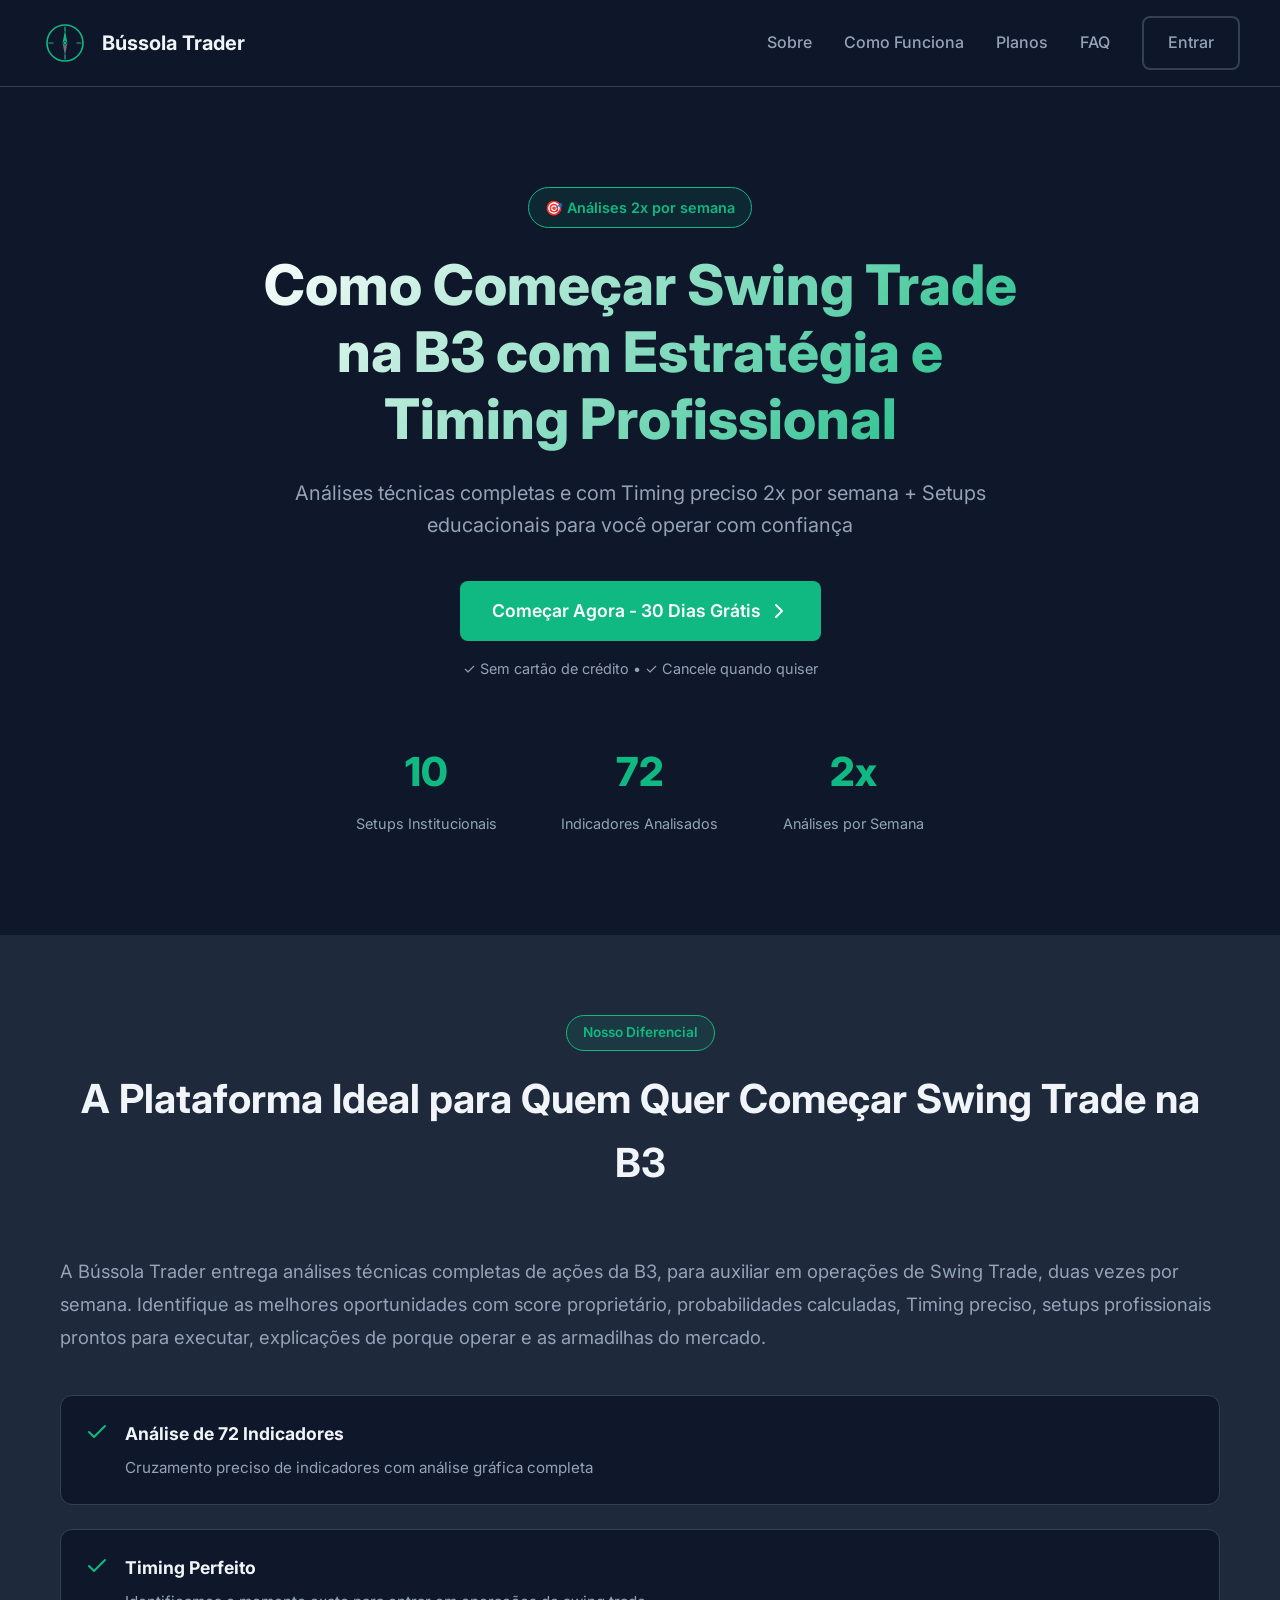
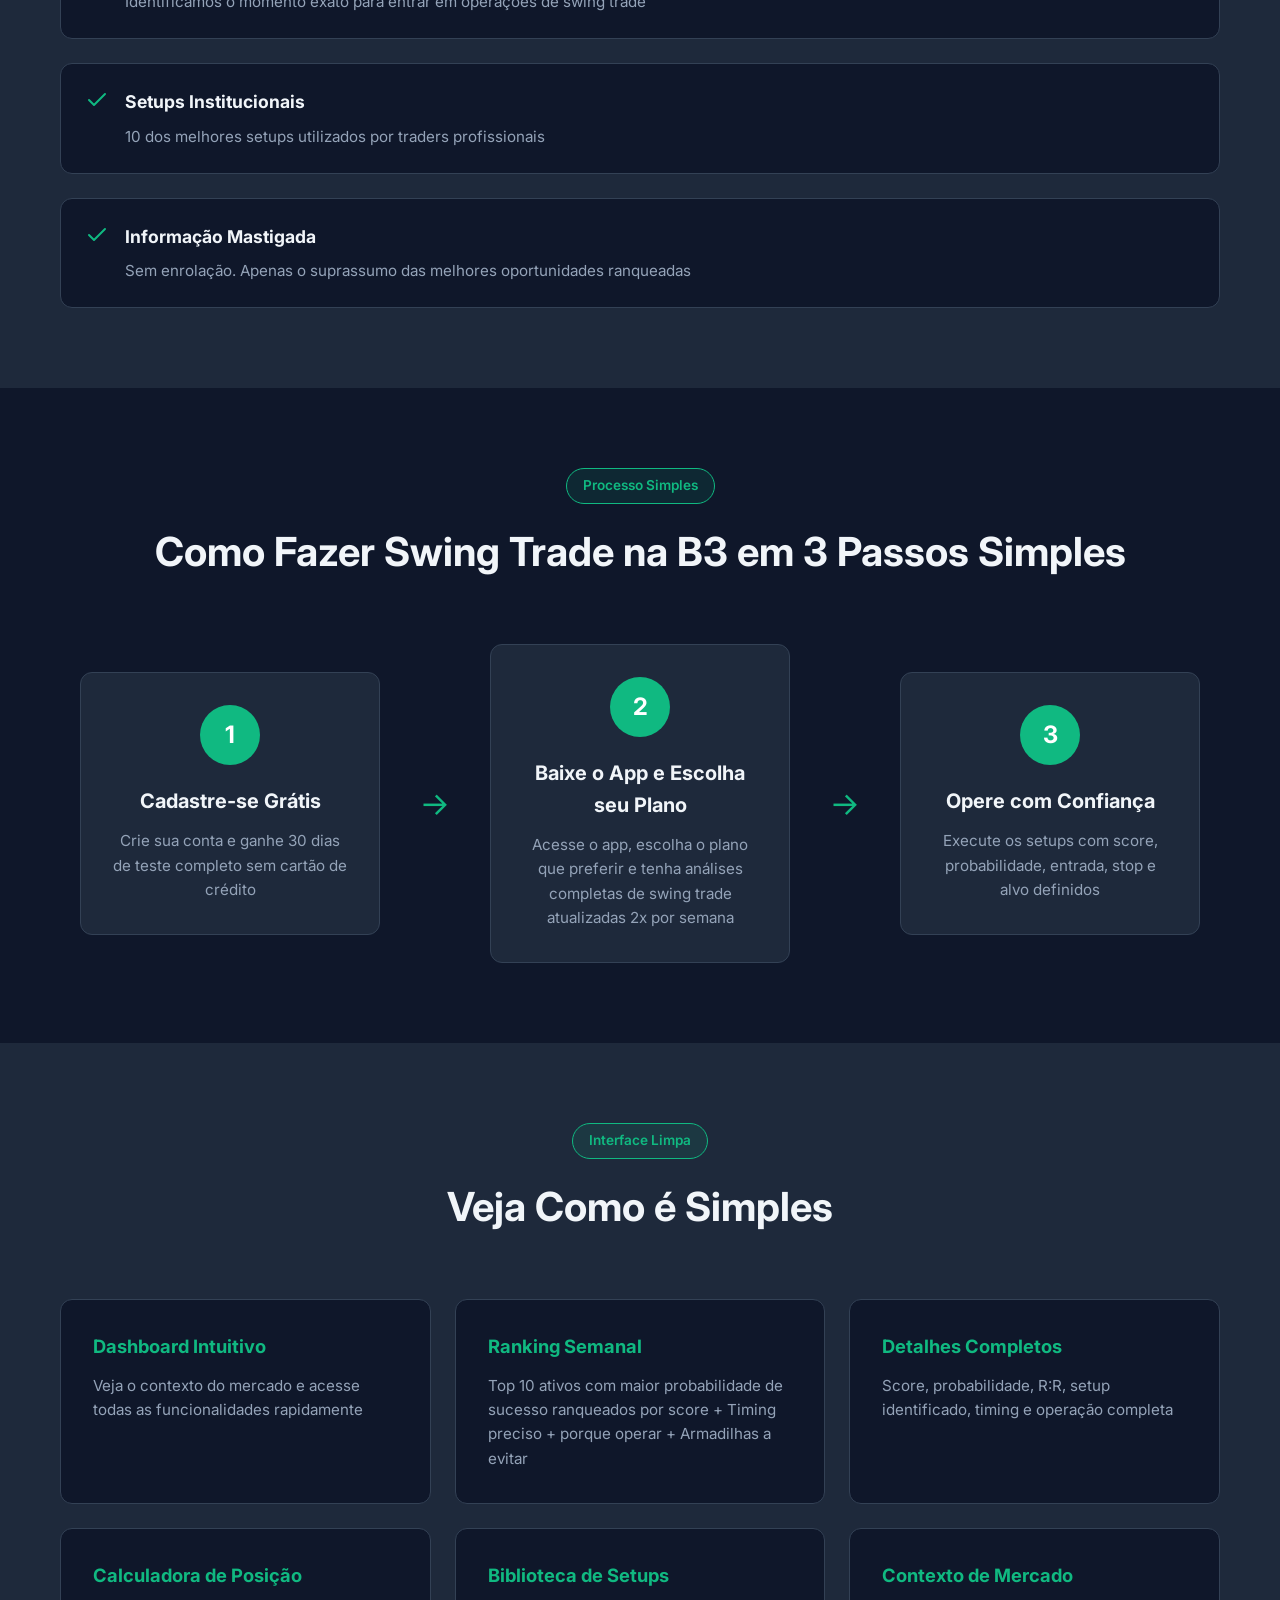
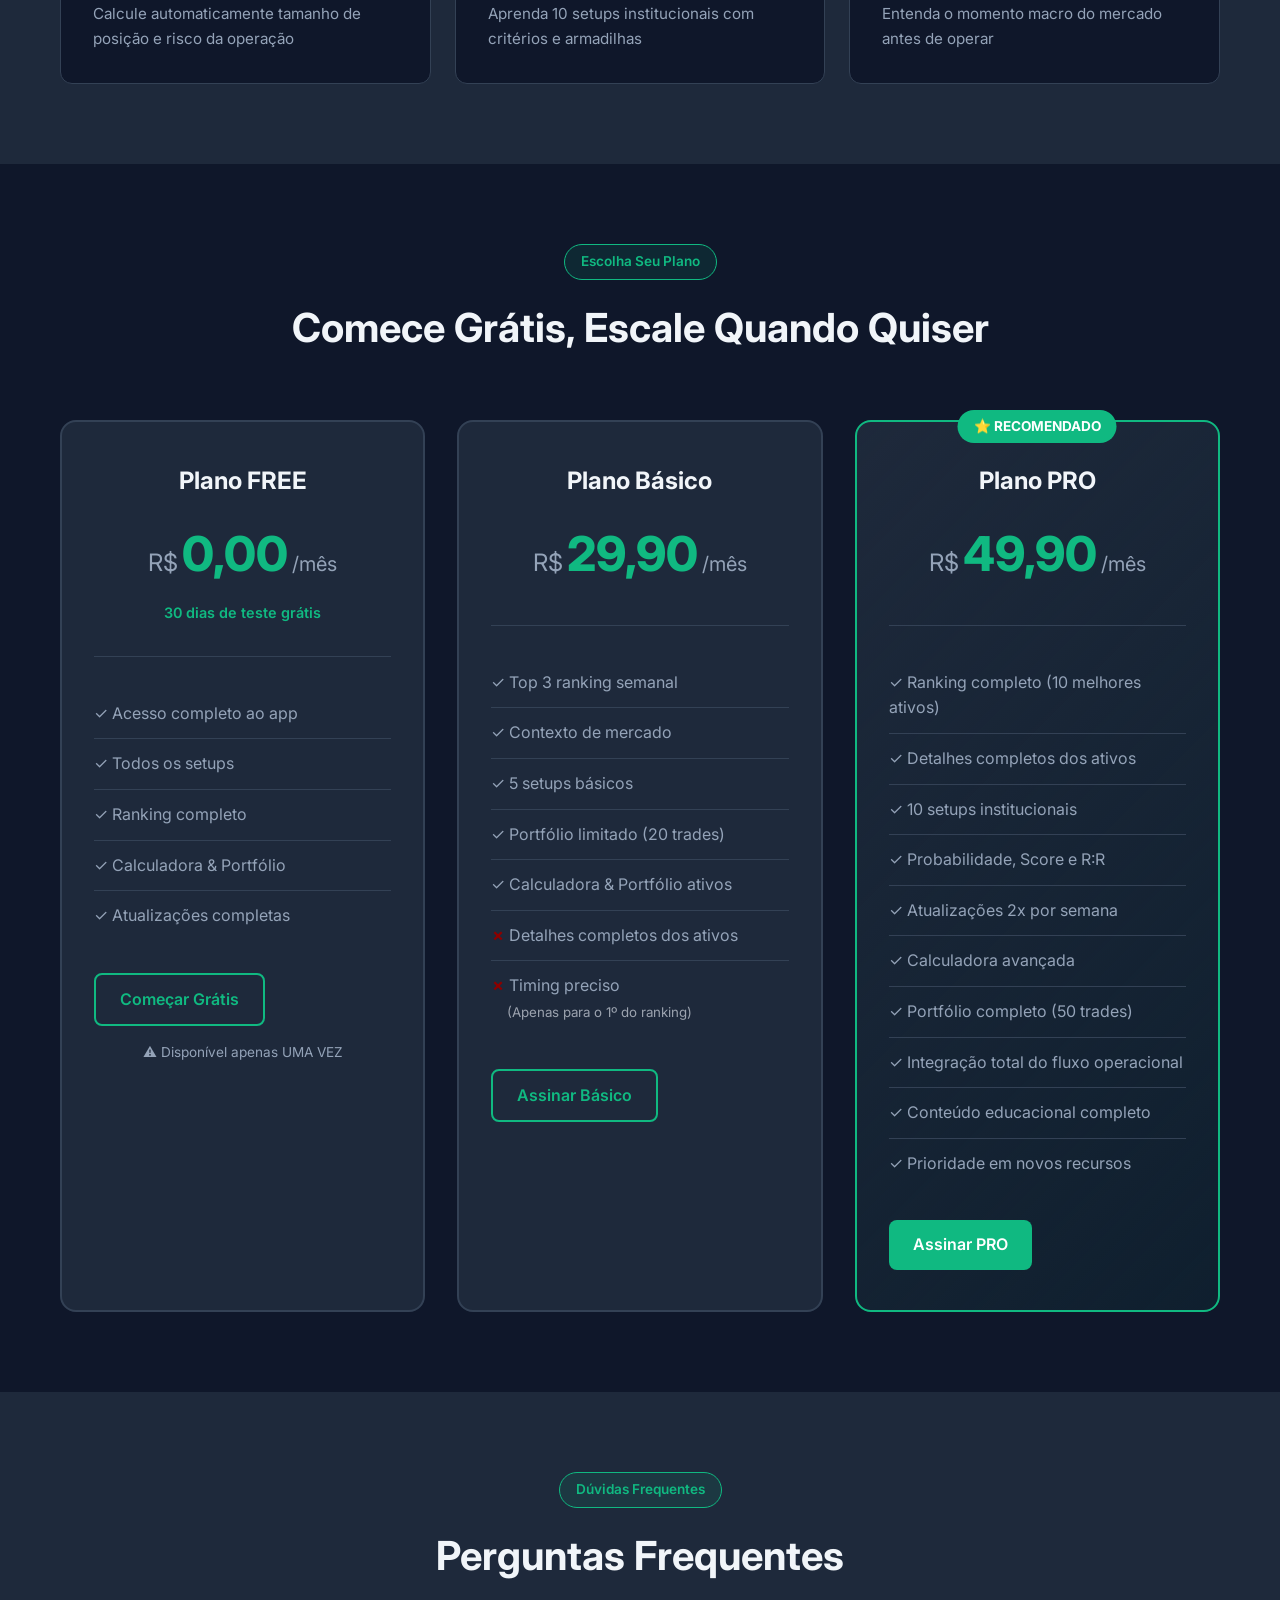
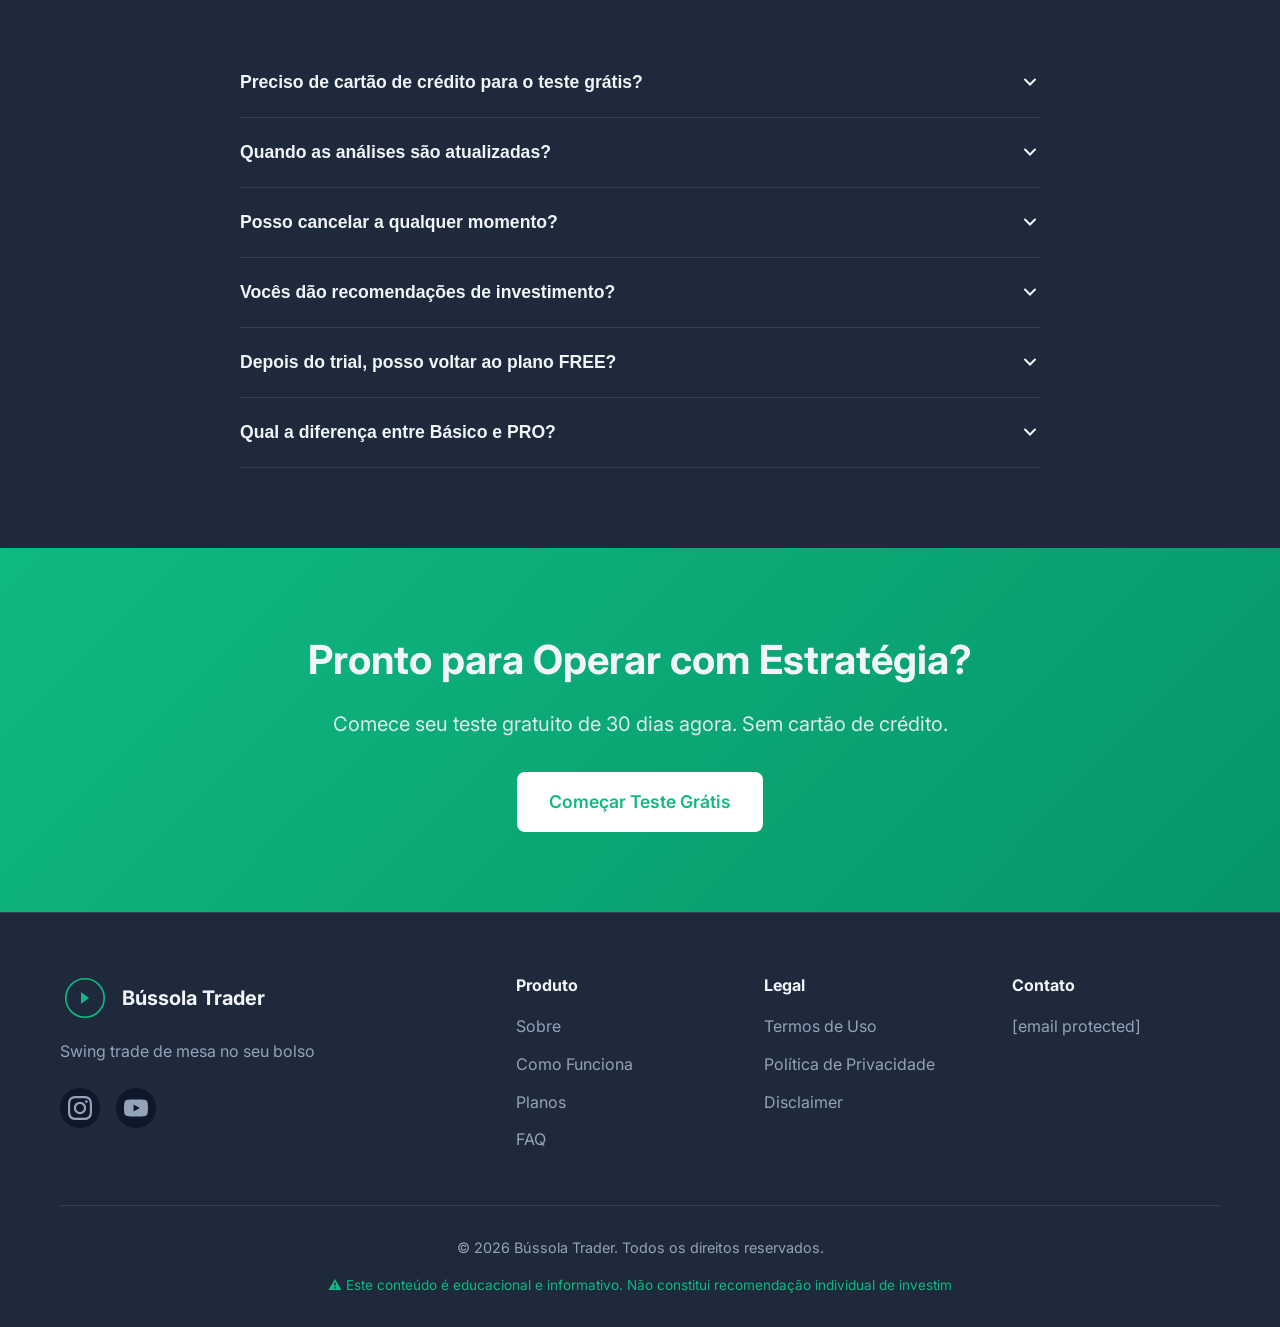
==== index.html @ 2225ed5d "Update index.html" ====
<!DOCTYPE html>
<html lang="pt-BR">
<head>
    <meta charset="UTF-8">
    <meta name="viewport" content="width=device-width, initial-scale=1.0">
    <meta name="description" content="Quer saber como começar swing trade na B3 sem complicação? A Bússola Trader entrega análises técnicas completas, ranking dos melhores ativos e timing preciso 2x por semana. Teste grátis por 30 dias.">
    <title>Bússola Trader | Como Começar Swing Trade na B3 com Estratégia e Timing</title>

    <!-- Open Graph -->
    <meta property="og:title" content="Bússola Trader | Como Começar Swing Trade na B3 com Estratégia e Timing">
    <meta property="og:description" content="Análises técnicas completas de ações da B3, 2x por semana. Score proprietário, timing preciso e setups institucionais. Comece grátis por 30 dias.">
    <meta property="og:url" content="https://www.bussola-trader.com.br/">
    <meta property="og:type" content="website">
    <meta property="og:site_name" content="Bússola Trader">

    <!-- Google tag (gtag.js) -->
    <script async src="https://www.googletagmanager.com/gtag/js?id=G-F1XJDC59D6"></script>
    <script>
      window.dataLayer = window.dataLayer || [];
      function gtag(){dataLayer.push(arguments);}
      gtag('js', new Date());
      gtag('config', 'G-F1XJDC59D6');
    </script>
    <link rel="icon" type="image/x-icon" href="/favicon.ico">
    <link rel="icon" type="image/png" sizes="32x32" href="/favicon-32x32.png">
    <link rel="icon" type="image/png" sizes="16x16" href="/favicon-16x16.png">
    <link rel="apple-touch-icon" sizes="180x180" href="/apple-touch-icon.png">
    <link rel="stylesheet" href="styles.css">
    <link rel="preconnect" href="https://fonts.googleapis.com">
    <link rel="preconnect" href="https://fonts.gstatic.com" crossorigin>
    <link href="https://fonts.googleapis.com/css2?family=Inter:wght@300;400;500;600;700;800&display=swap" rel="stylesheet">
</head>
<body>
    <!-- Header -->
    <header class="header">
        <nav class="nav container">
            <div class="nav-logo">
                <div class="logo-circle">
                    <svg width="40" height="40" viewBox="0 0 100 100" fill="none" xmlns="http://www.w3.org/2000/svg">
                        <circle cx="50" cy="50" r="45" stroke="#10B981" stroke-width="4"/>
                        <circle cx="50" cy="50" r="4" fill="#10B981"/>
                        <line x1="50" y1="10" x2="50" y2="20" stroke="#10B981" stroke-width="3" stroke-linecap="round"/>
                        <line x1="50" y1="80" x2="50" y2="90" stroke="#10B981" stroke-width="3" stroke-linecap="round"/>
                        <line x1="10" y1="50" x2="20" y2="50" stroke="#10B981" stroke-width="3" stroke-linecap="round"/>
                        <line x1="80" y1="50" x2="90" y2="50" stroke="#10B981" stroke-width="3" stroke-linecap="round"/>
                        <polygon points="50,18 56,50 50,44 44,50" fill="#10B981"/>
                        <polygon points="50,82 44,50 50,56 56,50" fill="#6B7280"/>
                    </svg>
                </div>
                <span class="logo-text">Bússola Trader</span>
            </div>
            <div class="nav-links">
                <a href="#sobre">Sobre</a>
                <a href="#como-funciona">Como Funciona</a>
                <a href="#planos">Planos</a>
                <a href="#faq">FAQ</a>
                <a href="https://chk63wvuywfs4.mocha.app/login" class="btn-secondary">Entrar</a>
            </div>
            <button class="mobile-menu-btn" id="mobileMenuBtn">
                <span></span>
                <span></span>
                <span></span>
            </button>
        </nav>
    </header>

    <!-- Hero Section -->
    <section class="hero">
        <div class="container">
            <div class="hero-content">
                <div class="hero-badge">🎯 Análises 2x por semana</div>
                <h1 class="hero-title">Como Começar Swing Trade na B3 com Estratégia e Timing Profissional</h1>
                <p class="hero-subtitle">Análises técnicas completas e com Timing preciso 2x por semana + Setups educacionais para você operar com confiança</p>
                <div class="hero-cta">
                    <a href="#planos" class="btn-primary btn-large">
                        Começar Agora - 30 Dias Grátis
                        <svg width="20" height="20" viewBox="0 0 20 20" fill="none">
                            <path d="M7 4L13 10L7 16" stroke="currentColor" stroke-width="2" stroke-linecap="round" stroke-linejoin="round"/>
                        </svg>
                    </a>
                    <p class="hero-note">✓ Sem cartão de crédito • ✓ Cancele quando quiser</p>
                </div>
                <div class="hero-stats">
                    <div class="stat">
                        <div class="stat-number">10</div>
                        <div class="stat-label">Setups Institucionais</div>
                    </div>
                    <div class="stat">
                        <div class="stat-number">72</div>
                        <div class="stat-label">Indicadores Analisados</div>
                    </div>
                    <div class="stat">
                        <div class="stat-number">2x</div>
                        <div class="stat-label">Análises por Semana</div>
                    </div>
                </div>
            </div>
        </div>
    </section>

    <!-- Sobre / Diferencial -->
    <section class="about" id="sobre">
        <div class="container">
            <div class="section-header">
                <span class="section-badge">Nosso Diferencial</span>
                <h2 class="section-title">A Plataforma Ideal para Quem Quer Começar Swing Trade na B3</h2>
            </div>
            <div class="about-content">
                <div class="about-text">
                    <p class="about-description">
                        A Bússola Trader entrega análises técnicas completas de ações da B3, para auxiliar em operações de Swing Trade, duas vezes por semana. 
                        Identifique as melhores oportunidades com score proprietário, probabilidades calculadas, 
                        Timing preciso, setups profissionais prontos para executar, explicações de porque operar e as armadilhas do mercado.
                    </p>
                    <div class="features-list">
                        <div class="feature-item">
                            <svg class="check-icon" width="24" height="24" viewBox="0 0 24 24" fill="none">
                                <path d="M20 6L9 17L4 12" stroke="#10B981" stroke-width="2" stroke-linecap="round" stroke-linejoin="round"/>
                            </svg>
                            <div>
                                <h3>Análise de 72 Indicadores</h3>
                                <p>Cruzamento preciso de indicadores com análise gráfica completa</p>
                            </div>
                        </div>
                        <div class="feature-item">
                            <svg class="check-icon" width="24" height="24" viewBox="0 0 24 24" fill="none">
                                <path d="M20 6L9 17L4 12" stroke="#10B981" stroke-width="2" stroke-linecap="round" stroke-linejoin="round"/>
                            </svg>
                            <div>
                                <h3>Timing Perfeito</h3>
                                <p>Identificamos o momento exato para entrar em operações de swing trade</p>
                            </div>
                        </div>
                        <div class="feature-item">
                            <svg class="check-icon" width="24" height="24" viewBox="0 0 24 24" fill="none">
                                <path d="M20 6L9 17L4 12" stroke="#10B981" stroke-width="2" stroke-linecap="round" stroke-linejoin="round"/>
                            </svg>
                            <div>
                                <h3>Setups Institucionais</h3>
                                <p>10 dos melhores setups utilizados por traders profissionais</p>
                            </div>
                        </div>
                        <div class="feature-item">
                            <svg class="check-icon" width="24" height="24" viewBox="0 0 24 24" fill="none">
                                <path d="M20 6L9 17L4 12" stroke="#10B981" stroke-width="2" stroke-linecap="round" stroke-linejoin="round"/>
                            </svg>
                            <div>
                                <h3>Informação Mastigada</h3>
                                <p>Sem enrolação. Apenas o suprassumo das melhores oportunidades ranqueadas</p>
                            </div>
                        </div>
                    </div>
                </div>
            </div>
        </div>
    </section>

    <!-- Como Funciona -->
    <section class="how-it-works" id="como-funciona">
        <div class="container">
            <div class="section-header">
                <span class="section-badge">Processo Simples</span>
                <h2 class="section-title">Como Fazer Swing Trade na B3 em 3 Passos Simples</h2>
            </div>
            <div class="steps">
                <div class="step">
                    <div class="step-number">1</div>
                    <h3>Cadastre-se Grátis</h3>
                    <p>Crie sua conta e ganhe 30 dias de teste completo sem cartão de crédito</p>
                </div>
                <div class="step-arrow">→</div>
                <div class="step">
                    <div class="step-number">2</div>
                    <h3>Baixe o App e Escolha seu Plano</h3>
                    <p>Acesse o app, escolha o plano que preferir e tenha análises completas de swing trade atualizadas 2x por semana</p>
                </div>
                <div class="step-arrow">→</div>
                <div class="step">
                    <div class="step-number">3</div>
                    <h3>Opere com Confiança</h3>
                    <p>Execute os setups com score, probabilidade, entrada, stop e alvo definidos</p>
                </div>
            </div>
        </div>
    </section>

    <!-- App Screenshots -->
    <section class="screenshots">
        <div class="container">
            <div class="section-header">
                <span class="section-badge">Interface Limpa</span>
                <h2 class="section-title">Veja Como é Simples</h2>
            </div>
            <div class="screenshots-grid">
                <div class="screenshot-card">
                    <h3>Dashboard Intuitivo</h3>
                    <p>Veja o contexto do mercado e acesse todas as funcionalidades rapidamente</p>
                </div>
                <div class="screenshot-card">
                    <h3>Ranking Semanal</h3>
                    <p>Top 10 ativos com maior probabilidade de sucesso ranqueados por score + Timing preciso + porque operar + Armadilhas a evitar</p>
                </div>
                <div class="screenshot-card">
                    <h3>Detalhes Completos</h3>
                    <p>Score, probabilidade, R:R, setup identificado, timing e operação completa</p>
                </div>
                <div class="screenshot-card">
                    <h3>Calculadora de Posição</h3>
                    <p>Calcule automaticamente tamanho de posição e risco da operação</p>
                </div>
                <div class="screenshot-card">
                    <h3>Biblioteca de Setups</h3>
                    <p>Aprenda 10 setups institucionais com critérios e armadilhas</p>
                </div>
                <div class="screenshot-card">
                    <h3>Contexto de Mercado</h3>
                    <p>Entenda o momento macro do mercado antes de operar</p>
                </div>
            </div>
        </div>
    </section>

    <!-- Planos -->
    <section class="pricing" id="planos">
        <div class="container">
            <div class="section-header">
                <span class="section-badge">Escolha Seu Plano</span>
                <h2 class="section-title">Comece Grátis, Escale Quando Quiser</h2>
            </div>
            <div class="pricing-cards">
                <!-- FREE -->
                <div class="pricing-card">
                    <div class="pricing-header">
                        <h3>Plano FREE</h3>
                        <div class="price">
                            <span class="currency">R$</span>
                            <span class="amount">0,00</span>
                            <span class="period">/mês</span>
                        </div>
                        <p class="trial-badge">30 dias de teste grátis</p>
                    </div>
                    <ul class="features">
                        <li>✓ Acesso completo ao app</li>
                        <li>✓ Todos os setups</li>
                        <li>✓ Ranking completo</li>
                        <li>✓ Calculadora & Portfólio</li>
                        <li>✓ Atualizações completas</li>
                    </ul>
                    <a href="https://chk63wvuywfs4.mocha.app/cadastro" class="btn-outline">Começar Grátis</a>
                    <p class="note">⚠️ Disponível apenas UMA VEZ</p>
                </div>

                <!-- BÁSICO -->
                <div class="pricing-card">
                    <div class="pricing-header">
                        <h3>Plano Básico</h3>
                        <div class="price">
                            <span class="currency">R$</span>
                            <span class="amount">29,90</span>
                            <span class="period">/mês</span>
                        </div>
                    </div>
                    <ul class="features">
                        <li>✓ Top 3 ranking semanal</li>
                        <li>✓ Contexto de mercado</li>
                        <li>✓ 5 setups básicos</li>
                        <li>✓ Portfólio limitado (20 trades)</li>
                        <li>✓ Calculadora & Portfólio ativos</li>
                        <li><strong style="color:#8B0000;">✗</strong> Detalhes completos dos ativos</li>
                        <li><strong style="color:#8B0000;">✗</strong> Timing preciso<br><small style="color:#9CA3AF; margin-left: 16px;">(Apenas para o 1º do ranking)</small></li>
                    </ul>
                    <a href="https://chk63wvuywfs4.mocha.app/cadastro" class="btn-outline">Assinar Básico</a>
                </div>

                <!-- PRO -->
                <div class="pricing-card featured">
                    <div class="badge-recommended">⭐ RECOMENDADO</div>
                    <div class="pricing-header">
                        <h3>Plano PRO</h3>
                        <div class="price">
                            <span class="currency">R$</span>
                            <span class="amount">49,90</span>
                            <span class="period">/mês</span>
                        </div>
                    </div>
                    <ul class="features">
                        <li>✓ Ranking completo (10 melhores ativos)</li>
                        <li>✓ Detalhes completos dos ativos</li>
                        <li>✓ 10 setups institucionais</li>
                        <li>✓ Probabilidade, Score e R:R</li>
                        <li>✓ Atualizações 2x por semana</li>
                        <li>✓ Calculadora avançada</li>
                        <li>✓ Portfólio completo (50 trades)</li>
                        <li>✓ Integração total do fluxo operacional</li>
                        <li>✓ Conteúdo educacional completo</li>
                        <li>✓ Prioridade em novos recursos</li>
                    </ul>
                    <a href="https://chk63wvuywfs4.mocha.app/cadastro" class="btn-primary">Assinar PRO</a>
                </div>
            </div>
        </div>
    </section>

    <!-- FAQ -->
    <section class="faq" id="faq">
        <div class="container">
            <div class="section-header">
                <span class="section-badge">Dúvidas Frequentes</span>
                <h2 class="section-title">Perguntas Frequentes</h2>
            </div>
            <div class="faq-list">
                <div class="faq-item">
                    <button class="faq-question">
                        <span>Preciso de cartão de crédito para o teste grátis?</span>
                        <svg class="faq-icon" width="20" height="20" viewBox="0 0 20 20" fill="none">
                            <path d="M5 7.5L10 12.5L15 7.5" stroke="currentColor" stroke-width="2" stroke-linecap="round"/>
                        </svg>
                    </button>
                    <div class="faq-answer">
                        <p>Não! Os 30 dias de teste são completamente gratuitos e não exigem cadastro de cartão de crédito. Você pode usar todas as funcionalidades do plano PRO sem compromisso.</p>
                    </div>
                </div>
                <div class="faq-item">
                    <button class="faq-question">
                        <span>Quando as análises são atualizadas?</span>
                        <svg class="faq-icon" width="20" height="20" viewBox="0 0 20 20" fill="none">
                            <path d="M5 7.5L10 12.5L15 7.5" stroke="currentColor" stroke-width="2" stroke-linecap="round"/>
                        </svg>
                    </button>
                    <div class="faq-answer">
                        <p>As análises são realizadas duas vezes por semana, às terças e quintas-feiras, antes da abertura do mercado. Operar fora desses dias pode resultar em uso de dados desatualizados.</p>
                    </div>
                </div>
                <div class="faq-item">
                    <button class="faq-question">
                        <span>Posso cancelar a qualquer momento?</span>
                        <svg class="faq-icon" width="20" height="20" viewBox="0 0 20 20" fill="none">
                            <path d="M5 7.5L10 12.5L15 7.5" stroke="currentColor" stroke-width="2" stroke-linecap="round"/>
                        </svg>
                    </button>
                    <div class="faq-answer">
                        <p>Sim! O cancelamento pode ser feito a qualquer momento direto no app. O acesso permanece ativo até o final do período contratado. Não geramos reembolso retroativo.</p>
                    </div>
                </div>
                <div class="faq-item">
                    <button class="faq-question">
                        <span>Vocês dão recomendações de investimento?</span>
                        <svg class="faq-icon" width="20" height="20" viewBox="0 0 20 20" fill="none">
                            <path d="M5 7.5L10 12.5L15 7.5" stroke="currentColor" stroke-width="2" stroke-linecap="round"/>
                        </svg>
                    </button>
                    <div class="faq-answer">
                        <p>Não. Este conteúdo é EDUCACIONAL e INFORMATIVO. Não constitui recomendação individual de investimento. Risco é inerente ao mercado financeiro. Opere apenas com capital que pode perder.</p>
                    </div>
                </div>
                <div class="faq-item">
                    <button class="faq-question">
                        <span>Depois do trial, posso voltar ao plano FREE?</span>
                        <svg class="faq-icon" width="20" height="20" viewBox="0 0 20 20" fill="none">
                            <path d="M5 7.5L10 12.5L15 7.5" stroke="currentColor" stroke-width="2" stroke-linecap="round"/>
                        </svg>
                    </button>
                    <div class="faq-answer">
                        <p>Não. O plano FREE de 30 dias é exclusivo para novos usuários e pode ser usado apenas UMA VEZ. Após o período de teste, você pode escolher entre os planos Básico ou PRO.</p>
                    </div>
                </div>
                <div class="faq-item">
                    <button class="faq-question">
                        <span>Qual a diferença entre Básico e PRO?</span>
                        <svg class="faq-icon" width="20" height="20" viewBox="0 0 20 20" fill="none">
                            <path d="M5 7.5L10 12.5L15 7.5" stroke="currentColor" stroke-width="2" stroke-linecap="round"/>
                        </svg>
                    </button>
                    <div class="faq-answer">
                        <p>O Básico mostra apenas o Top 3 ranking com informações resumidas (ranges de probabilidade e score). O PRO dá acesso completo: ranking com todos os ativos, detalhes completos incluindo entrada/stop/alvo, timing preciso, 10 setups institucionais e portfólio completo.</p>
                    </div>
                </div>
            </div>
        </div>
    </section>

    <!-- CTA Final -->
    <section class="cta-final">
        <div class="container">
            <div class="cta-content">
                <h2>Pronto para Operar com Estratégia?</h2>
                <p>Comece seu teste gratuito de 30 dias agora. Sem cartão de crédito.</p>
                <a href="#planos" class="btn-primary btn-large">Começar Teste Grátis</a>
            </div>
        </div>
    </section>

    <!-- Footer -->
    <footer class="footer">
        <div class="container">
            <div class="footer-content">
                <div class="footer-column">
                    <div class="footer-logo">
                        <div class="logo-circle">
                            <svg width="40" height="40" viewBox="0 0 100 100" fill="none" xmlns="http://www.w3.org/2000/svg">
                                <circle cx="50" cy="50" r="48" stroke="#10B981" stroke-width="4"/>
                                <path d="M40 35 L40 65 L60 50 Z" fill="#10B981"/>
                            </svg>
                        </div>
                        <span>Bússola Trader</span>
                    </div>
                    <p class="footer-description">Swing trade de mesa no seu bolso</p>
                    <div class="social-links">
                        <a href="https://instagram.com/bussolatrader" target="_blank" aria-label="Instagram">
                            <svg width="24" height="24" fill="currentColor" viewBox="0 0 24 24">
                                <path d="M12 2.163c3.204 0 3.584.012 4.85.07 3.252.148 4.771 1.691 4.919 4.919.058 1.265.069 1.645.069 4.849 0 3.205-.012 3.584-.069 4.849-.149 3.225-1.664 4.771-4.919 4.919-1.266.058-1.644.07-4.85.07-3.204 0-3.584-.012-4.849-.07-3.26-.149-4.771-1.699-4.919-4.92-.058-1.265-.07-1.644-.07-4.849 0-3.204.013-3.583.07-4.849.149-3.227 1.664-4.771 4.919-4.919 1.266-.057 1.645-.069 4.849-.069zm0-2.163c-3.259 0-3.667.014-4.947.072-4.358.2-6.78 2.618-6.98 6.98-.059 1.281-.073 1.689-.073 4.948 0 3.259.014 3.668.072 4.948.2 4.358 2.618 6.78 6.98 6.98 1.281.058 1.689.072 4.948.072 3.259 0 3.668-.014 4.948-.072 4.354-.2 6.782-2.618 6.979-6.98.059-1.28.073-1.689.073-4.948 0-3.259-.014-3.667-.072-4.947-.196-4.354-2.617-6.78-6.979-6.98-1.281-.059-1.69-.073-4.949-.073zm0 5.838c-3.403 0-6.162 2.759-6.162 6.162s2.759 6.163 6.162 6.163 6.162-2.759 6.162-6.163c0-3.403-2.759-6.162-6.162-6.162zm0 10.162c-2.209 0-4-1.79-4-4 0-2.209 1.791-4 4-4s4 1.791 4 4c0 2.21-1.791 4-4 4zm6.406-11.845c-.796 0-1.441.645-1.441 1.44s.645 1.44 1.441 1.44c.795 0 1.439-.645 1.439-1.44s-.644-1.44-1.439-1.44z"/>
                            </svg>
                        </a>
                        <a href="https://youtube.com/@bussolatrader" target="_blank" aria-label="YouTube">
                            <svg width="24" height="24" fill="currentColor" viewBox="0 0 24 24">
                                <path d="M23.498 6.186a3.016 3.016 0 0 0-2.122-2.136C19.505 3.545 12 3.545 12 3.545s-7.505 0-9.377.505A3.017 3.017 0 0 0 .502 6.186C0 8.07 0 12 0 12s0 3.93.502 5.814a3.016 3.016 0 0 0 2.122 2.136c1.871.505 9.376.505 9.376.505s7.505 0 9.377-.505a3.015 3.015 0 0 0 2.122-2.136C24 15.93 24 12 24 12s0-3.93-.502-5.814zM9.545 15.568V8.432L15.818 12l-6.273 3.568z"/>
                            </svg>
                        </a>
                    </div>
                </div>
                <div class="footer-column">
                    <h4>Produto</h4>
                    <ul>
                        <li><a href="#sobre">Sobre</a></li>
                        <li><a href="#como-funciona">Como Funciona</a></li>
                        <li><a href="#planos">Planos</a></li>
                        <li><a href="#faq">FAQ</a></li>
                    </ul>
                </div>
                <div class="footer-column">
                    <h4>Legal</h4>
                    <ul>
                        <li><a href="/termos-de-uso.html">Termos de Uso</a></li>
                        <li><a href="/politica-de-privacidade.html">Política de Privacidade</a></li>
                        <li><a href="/disclaimer.html">Disclaimer</a></li>
                    </ul>
                </div>
                <div class="footer-column">
                    <h4>Contato</h4>
                    <ul>
                        <li><a href="/cdn-cgi/l/email-protection#97f4f8f9e3f6e3f8d7f5e2e4e4f8fbf6bae3e5f6f3f2e5b9f4f8fab9f5e5"><span class="__cf_email__" data-cfemail="02616d6c7663766d42607771716d6e632f7670636667702c616d6f2c6070">[email&#160;protected]</span></a></li>
                    </ul>
                </div>
            </div>
            <div class="footer-bottom">
                <p>&copy; 2026 Bússola Trader. Todos os direitos reservados.</p>
                <p class="disclaimer-text">⚠️ Este conteúdo é educacional e informativo. Não constitui recomendação individual de investim
---- styles.css ----
/* Reset e Variáveis */
* {
    margin: 0;
    padding: 0;
    box-sizing: border-box;
}

:root {
    --primary: #10B981;
    --primary-dark: #059669;
    --bg-dark: #0F172A;
    --bg-card: #1E293B;
    --text-primary: #F1F5F9;
    --text-secondary: #94A3B8;
    --border: #334155;
}

html {
    scroll-behavior: smooth;
}

body {
    font-family: 'Inter', sans-serif;
    background: var(--bg-dark);
    color: var(--text-primary);
    line-height: 1.6;
}

.container {
    max-width: 1200px;
    margin: 0 auto;
    padding: 0 20px;
}

/* Header & Navigation */
.header {
    background: rgba(15, 23, 42, 0.95);
    backdrop-filter: blur(10px);
    border-bottom: 1px solid var(--border);
    position: sticky;
    top: 0;
    z-index: 1000;
}

.nav {
    display: flex;
    justify-content: space-between;
    align-items: center;
    padding: 1rem 0;
}

.nav-logo {
    display: flex;
    align-items: center;
    gap: 12px;
}

.logo-circle {
    width: 50px;
    height: 50px;
    display: flex;
    align-items: center;
    justify-content: center;
}

.logo-text {
    font-size: 1.25rem;
    font-weight: 700;
    color: var(--text-primary);
}

.nav-links {
    display: flex;
    align-items: center;
    gap: 2rem;
}

.nav-links a {
    color: var(--text-secondary);
    text-decoration: none;
    font-weight: 500;
    transition: color 0.3s;
}

.nav-links a:hover {
    color: var(--primary);
}

.mobile-menu-btn {
    display: none;
    flex-direction: column;
    gap: 4px;
    background: none;
    border: none;
    cursor: pointer;
}

.mobile-menu-btn span {
    width: 25px;
    height: 3px;
    background: var(--text-primary);
    transition: 0.3s;
}

/* Buttons */
.btn-primary, .btn-secondary, .btn-outline {
    padding: 12px 24px;
    border-radius: 8px;
    font-weight: 600;
    text-decoration: none;
    display: inline-flex;
    align-items: center;
    gap: 8px;
    transition: all 0.3s;
    cursor: pointer;
    border: none;
    font-size: 1rem;
}

.btn-primary {
    background: var(--primary);
    color: white;
}

.btn-primary:hover {
    background: var(--primary-dark);
    transform: translateY(-2px);
    box-shadow: 0 10px 30px rgba(16, 185, 129, 0.3);
}

.btn-secondary {
    background: transparent;
    color: var(--text-primary);
    border: 2px solid var(--border);
}

.btn-secondary:hover {
    border-color: var(--primary);
    color: var(--primary);
}

.btn-outline {
    background: transparent;
    color: var(--primary);
    border: 2px solid var(--primary);
}

.btn-outline:hover {
    background: var(--primary);
    color: white;
}

.btn-large {
    padding: 16px 32px;
    font-size: 1.1rem;
}

/* Hero Section */
.hero {
    padding: 100px 0;
    text-align: center;
}

.hero-content {
    max-width: 800px;
    margin: 0 auto;
}

.hero-badge {
    display: inline-block;
    padding: 8px 16px;
    background: rgba(16, 185, 129, 0.1);
    border: 1px solid var(--primary);
    border-radius: 50px;
    color: var(--primary);
    font-size: 0.9rem;
    font-weight: 600;
    margin-bottom: 24px;
}

.hero-title {
    font-size: 3.5rem;
    font-weight: 800;
    line-height: 1.2;
    margin-bottom: 24px;
    background: linear-gradient(135deg, #fff 0%, var(--primary) 100%);
    -webkit-background-clip: text;
    -webkit-text-fill-color: transparent;
    background-clip: text;
}

.hero-subtitle {
    font-size: 1.25rem;
    color: var(--text-secondary);
    margin-bottom: 40px;
    line-height: 1.6;
}

.hero-cta {
    margin-bottom: 60px;
}

.hero-note {
    margin-top: 16px;
    font-size: 0.9rem;
    color: var(--text-secondary);
}

.hero-stats {
    display: grid;
    grid-template-columns: repeat(3, 1fr);
    gap: 40px;
    max-width: 600px;
    margin: 0 auto;
}

.stat {
    text-align: center;
}

.stat-number {
    font-size: 2.5rem;
    font-weight: 800;
    color: var(--primary);
    margin-bottom: 8px;
}

.stat-label {
    font-size: 0.9rem;
    color: var(--text-secondary);
}

/* Sections */
section {
    padding: 80px 0;
}

.section-header {
    text-align: center;
    margin-bottom: 60px;
}

.section-badge {
    display: inline-block;
    padding: 6px 16px;
    background: rgba(16, 185, 129, 0.1);
    border: 1px solid var(--primary);
    border-radius: 50px;
    color: var(--primary);
    font-size: 0.85rem;
    font-weight: 600;
    margin-bottom: 16px;
}

.section-title {
    font-size: 2.5rem;
    font-weight: 700;
    margin-bottom: 16px;
}

/* About Section */
.about {
    background: var(--bg-card);
}

.about-description {
    font-size: 1.15rem;
    color: var(--text-secondary);
    margin-bottom: 40px;
    line-height: 1.8;
}

.features-list {
    display: grid;
    gap: 24px;
}

.feature-item {
    display: flex;
    gap: 16px;
    padding: 24px;
    background: var(--bg-dark);
    border-radius: 12px;
    border: 1px solid var(--border);
}

.check-icon {
    flex-shrink: 0;
}

.feature-item h3 {
    font-size: 1.1rem;
    margin-bottom: 8px;
    color: var(--text-primary);
}

.feature-item p {
    color: var(--text-secondary);
    font-size: 0.95rem;
}

/* How It Works */
.steps {
    display: flex;
    align-items: center;
    justify-content: center;
    gap: 40px;
    flex-wrap: wrap;
}

.step {
    flex: 1;
    min-width: 250px;
    max-width: 300px;
    text-align: center;
    padding: 32px;
    background: var(--bg-card);
    border-radius: 12px;
    border: 1px solid var(--border);
}

.step-number {
    width: 60px;
    height: 60px;
    background: var(--primary);
    color: white;
    border-radius: 50%;
    display: flex;
    align-items: center;
    justify-content: center;
    font-size: 1.5rem;
    font-weight: 700;
    margin: 0 auto 20px;
}

.step h3 {
    font-size: 1.25rem;
    margin-bottom: 12px;
}

.step p {
    color: var(--text-secondary);
    font-size: 0.95rem;
}

.step-arrow {
    font-size: 2rem;
    color: var(--primary);
}

/* Screenshots */
.screenshots {
    background: var(--bg-card);
}

.screenshots-grid {
    display: grid;
    grid-template-columns: repeat(auto-fit, minmax(300px, 1fr));
    gap: 24px;
}

.screenshot-card {
    padding: 32px;
    background: var(--bg-dark);
    border-radius: 12px;
    border: 1px solid var(--border);
    transition: transform 0.3s, border-color 0.3s;
}

.screenshot-card:hover {
    transform: translateY(-5px);
    border-color: var(--primary);
}

.screenshot-card h3 {
    font-size: 1.15rem;
    margin-bottom: 12px;
    color: var(--primary);
}

.screenshot-card p {
    color: var(--text-secondary);
    font-size: 0.95rem;
}

/* Pricing */
.pricing-cards {
    display: grid;
    grid-template-columns: repeat(auto-fit, minmax(300px, 1fr));
    gap: 32px;
}

.pricing-card {
    background: var(--bg-card);
    border: 2px solid var(--border);
    border-radius: 16px;
    padding: 40px 32px;
    position: relative;
    transition: transform 0.3s, border-color 0.3s;
}

.pricing-card:hover {
    transform: translateY(-5px);
    border-color: var(--primary);
}

.pricing-card.featured {
    border-color: var(--primary);
    background: linear-gradient(135deg, var(--bg-card) 0%, rgba(16, 185, 129, 0.05) 100%);
}

.badge-recommended {
    position: absolute;
    top: -12px;
    left: 50%;
    transform: translateX(-50%);
    background: var(--primary);
    color: white;
    padding: 6px 16px;
    border-radius: 50px;
    font-size: 0.85rem;
    font-weight: 700;
}

.pricing-header {
    text-align: center;
    margin-bottom: 32px;
    padding-bottom: 32px;
    border-bottom: 1px solid var(--border);
}

.pricing-header h3 {
    font-size: 1.5rem;
    margin-bottom: 16px;
}

.price {
    display: flex;
    align-items: baseline;
    justify-content: center;
    gap: 4px;
}

.currency {
    font-size: 1.5rem;
    color: var(--text-secondary);
}

.amount {
    font-size: 3rem;
    font-weight: 800;
    color: var(--primary);
}

.period {
    font-size: 1.25rem;
    color: var(--text-secondary);
}

.trial-badge {
    margin-top: 8px;
    color: var(--primary);
    font-size: 0.9rem;
    font-weight: 600;
}

.features {
    list-style: none;
    margin-bottom: 32px;
}

.features li {
    padding: 12px 0;
    color: var(--text-secondary);
    border-bottom: 1px solid var(--border);
}

.features li:last-child {
    border-bottom: none;
}

.note {
    text-align: center;
    margin-top: 16px;
    font-size: 0.85rem;
    color: var(--text-secondary);
}

/* FAQ */
.faq {
    background: var(--bg-card);
}

.faq-list {
    max-width: 800px;
    margin: 0 auto;
}

.faq-item {
    border-bottom: 1px solid var(--border);
}

.faq-question {
    width: 100%;
    padding: 24px 0;
    background: none;
    border: none;
    color: var(--text-primary);
    font-size: 1.1rem;
    font-weight: 600;
    text-align: left;
    cursor: pointer;
    display: flex;
    justify-content: space-between;
    align-items: center;
}

.faq-icon {
    transition: transform 0.3s;
}

.faq-item.active .faq-icon {
    transform: rotate(180deg);
}

.faq-answer {
    max-height: 0;
    overflow: hidden;
    transition: max-height 0.3s ease-out;
}

.faq-item.active .faq-answer {
    max-height: 500px;
}

.faq-answer p {
    padding: 0 0 24px 0;
    color: var(--text-secondary);
    line-height: 1.6;
}

/* CTA Final */
.cta-final {
    background: linear-gradient(135deg, var(--primary) 0%, #059669 100%);
    padding: 80px 0;
    text-align: center;
}

.cta-content h2 {
    font-size: 2.5rem;
    margin-bottom: 16px;
}

.cta-content p {
    font-size: 1.25rem;
    margin-bottom: 32px;
    opacity: 0.9;
}

.cta-final .btn-primary {
    background: white;
    color: var(--primary);
}

.cta-final .btn-primary:hover {
    background: var(--bg-dark);
    color: white;
}

/* Footer */
.footer {
    background: var(--bg-card);
    border-top: 1px solid var(--border);
    padding: 60px 0 30px;
}

.footer-content {
    display: grid;
    grid-template-columns: 2fr 1fr 1fr 1fr;
    gap: 40px;
    margin-bottom: 40px;
}

.footer-logo {
    display: flex;
    align-items: center;
    gap: 12px;
    margin-bottom: 16px;
}

.footer-logo span {
    font-size: 1.25rem;
    font-weight: 700;
}

.footer-description {
    color: var(--text-secondary);
    margin-bottom: 24px;
}

.social-links {
    display: flex;
    gap: 16px;
}

.social-links a {
    width: 40px;
    height: 40px;
    background: var(--bg-dark);
    border-radius: 50%;
    display: flex;
    align-items: center;
    justify-content: center;
    color: var(--text-secondary);
    transition: all 0.3s;
}

.social-links a:hover {
    background: var(--primary);
    color: white;
}

.footer-column h4 {
    margin-bottom: 16px;
    font-size: 1rem;
}

.footer-column ul {
    list-style: none;
}

.footer-column ul li {
    margin-bottom: 12px;
}

.footer-column a {
    color: var(--text-secondary);
    text-decoration: none;
    transition: color 0.3s;
}

.footer-column a:hover {
    color: var(--primary);
}

.footer-bottom {
    border-top: 1px solid var(--border);
    padding-top: 30px;
    text-align: center;
    color: var(--text-secondary);
    font-size: 0.9rem;
}

.disclaimer-text {
    margin-top: 16px;
    font-size: 0.85rem;
    color: var(--primary);
}

/* Responsive */
@media (max-width: 968px) {
    .hero-title {
        font-size: 2.5rem;
    }
    
    .section-title {
        font-size: 2rem;
    }
    
    .footer-content {
        grid-template-columns: 1fr 1fr;
    }
    
    .step-arrow {
        display: none;
    }
}

@media (max-width: 768px) {
    .nav-links {
        display: none;
    }
    
    .mobile-menu-btn {
        display: flex;
    }
    
    .hero {
        padding: 60px 0;
    }
    
    .hero-title {
        font-size: 2rem;
    }
    
    .hero-subtitle {
        font-size: 1rem;
    }
    
    .hero-stats {
        grid-template-columns: 1fr;
        gap: 24px;
    }
    
    .section-title {
        font-size: 1.75rem;
    }
    
    .footer-content {
        grid-template-columns: 1fr;
    }
}
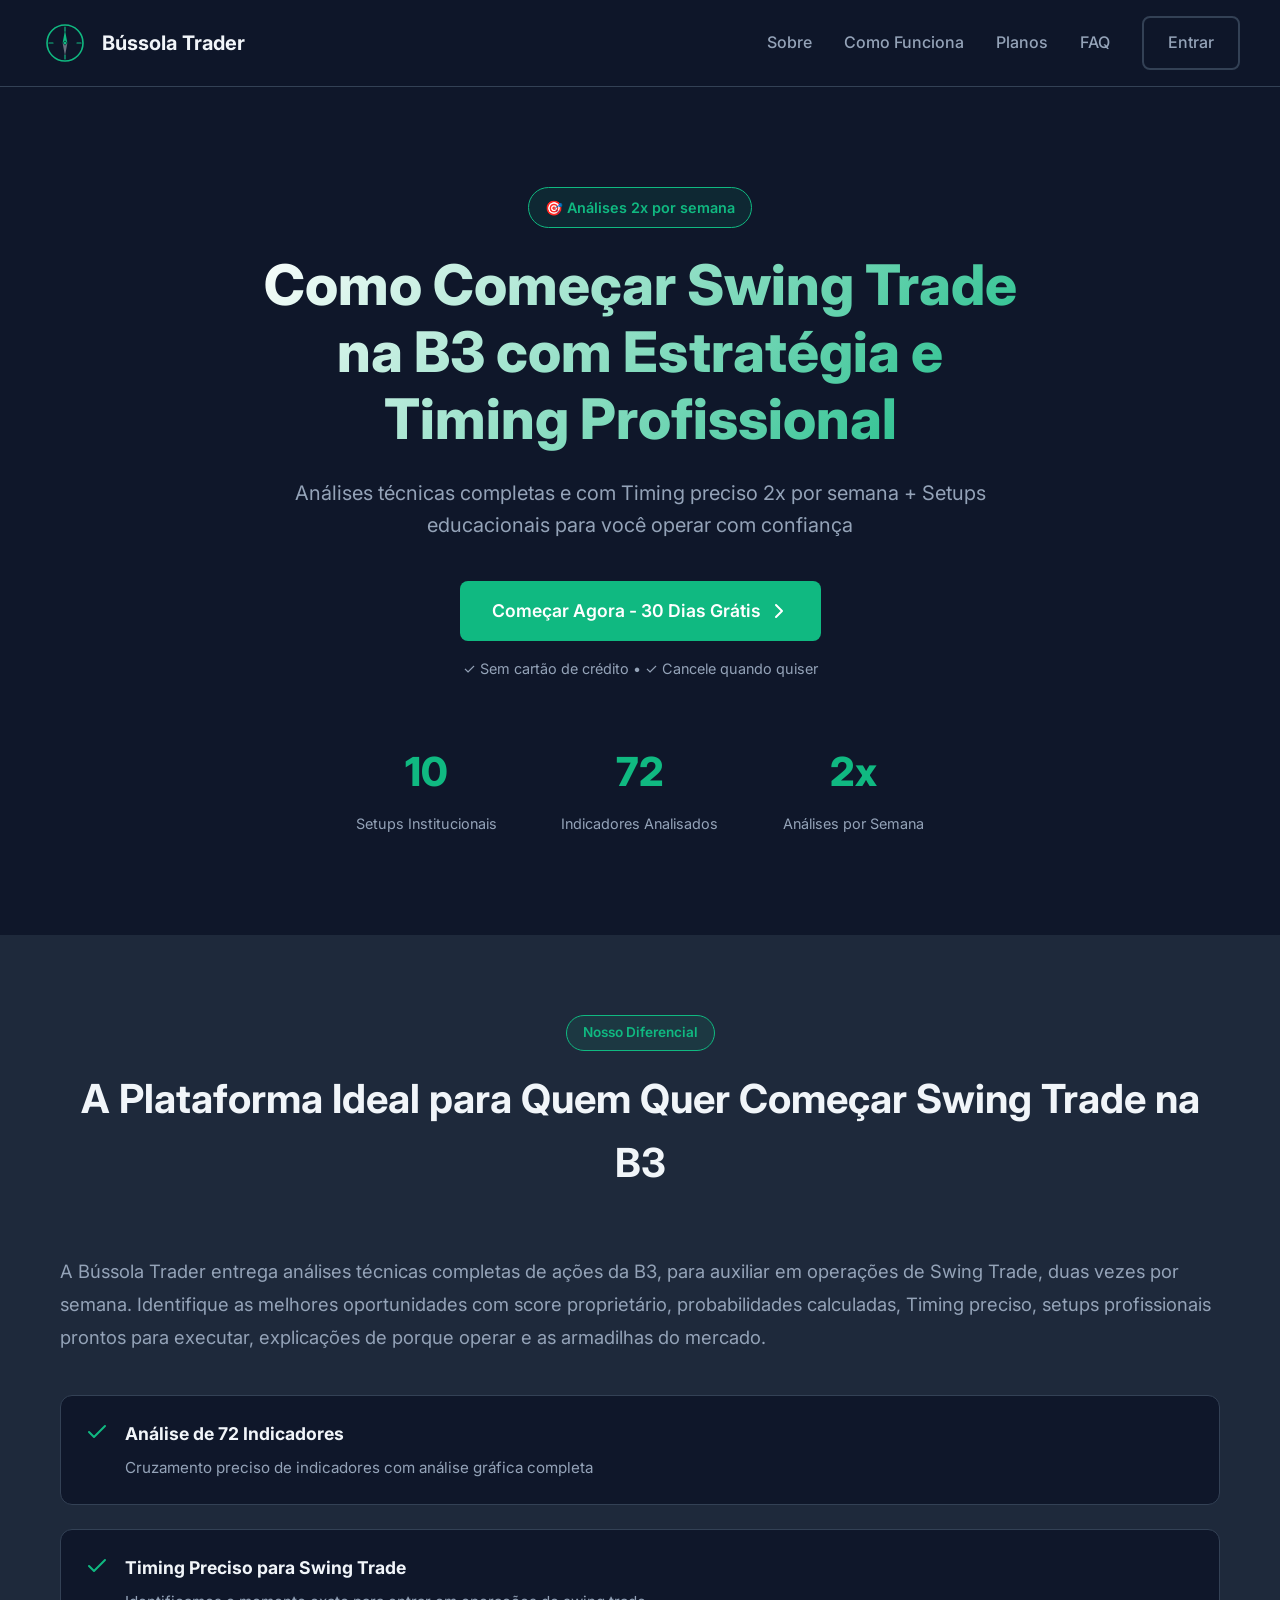
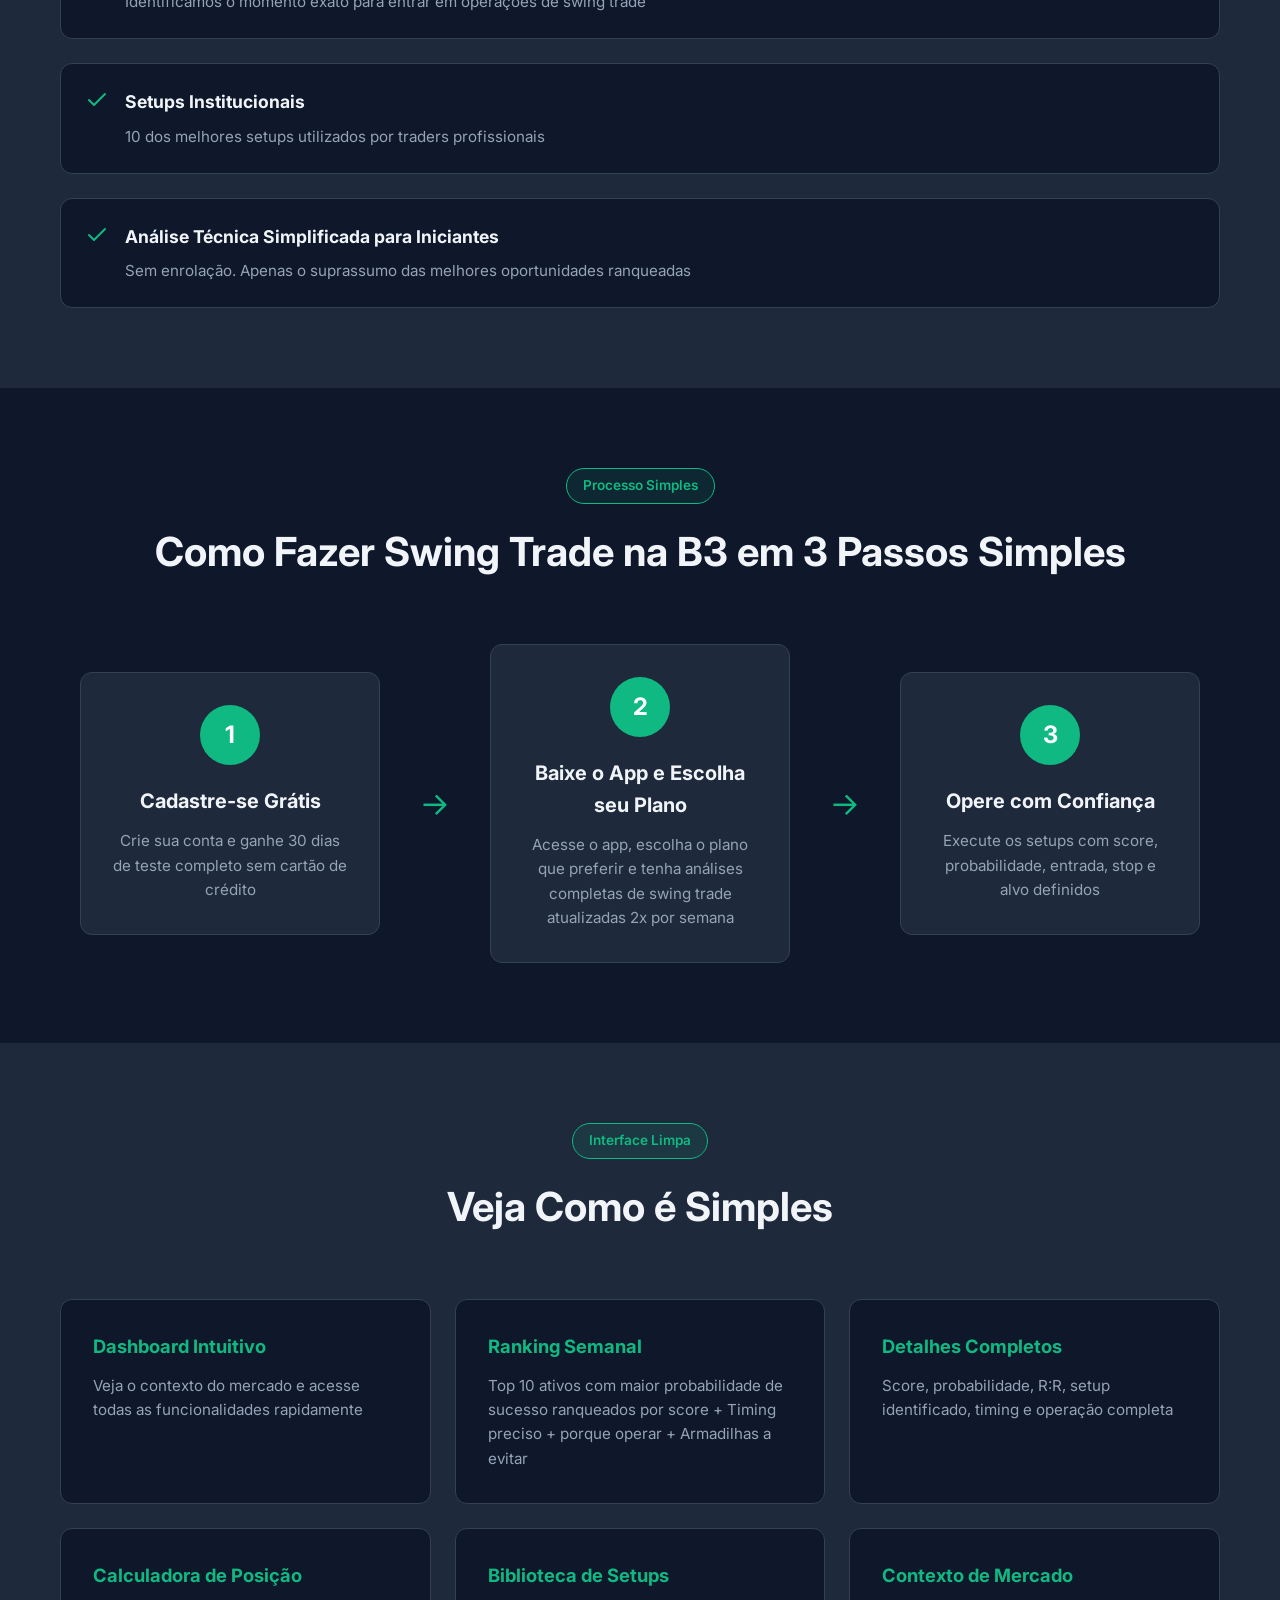
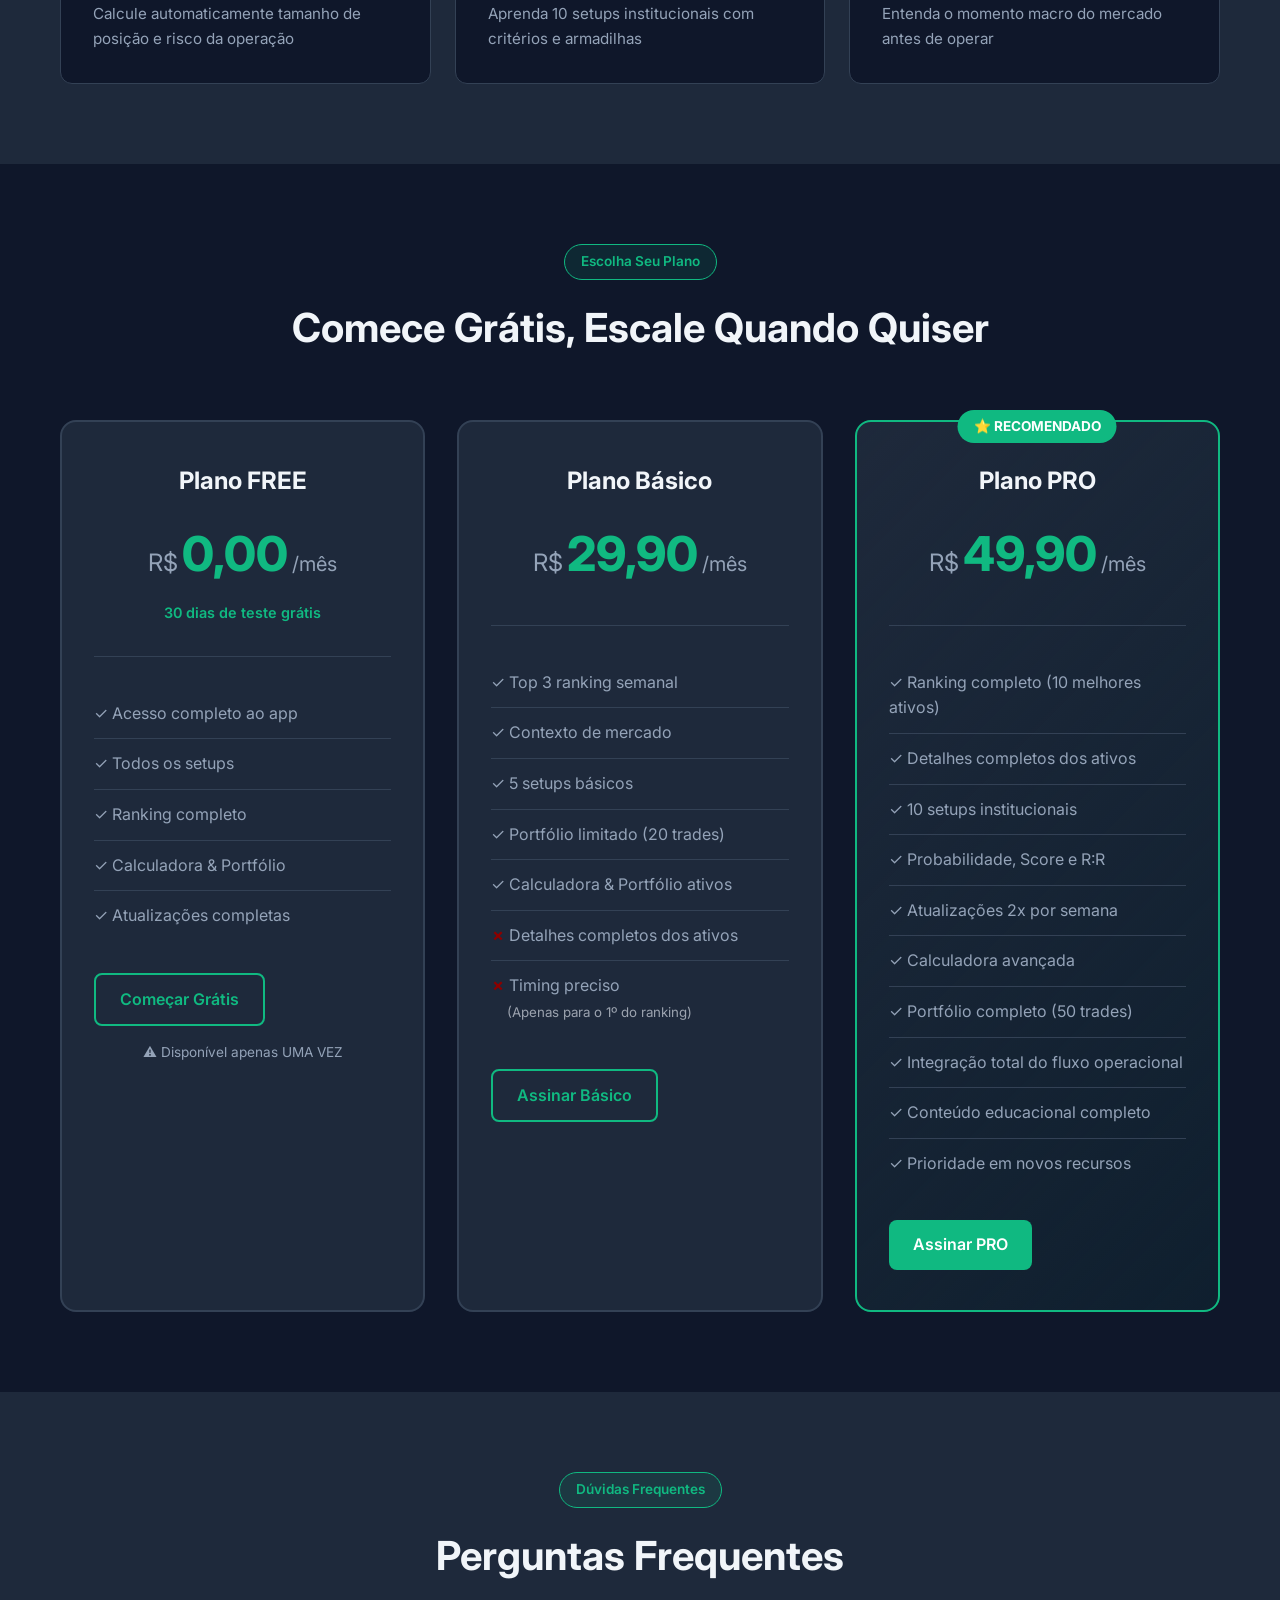
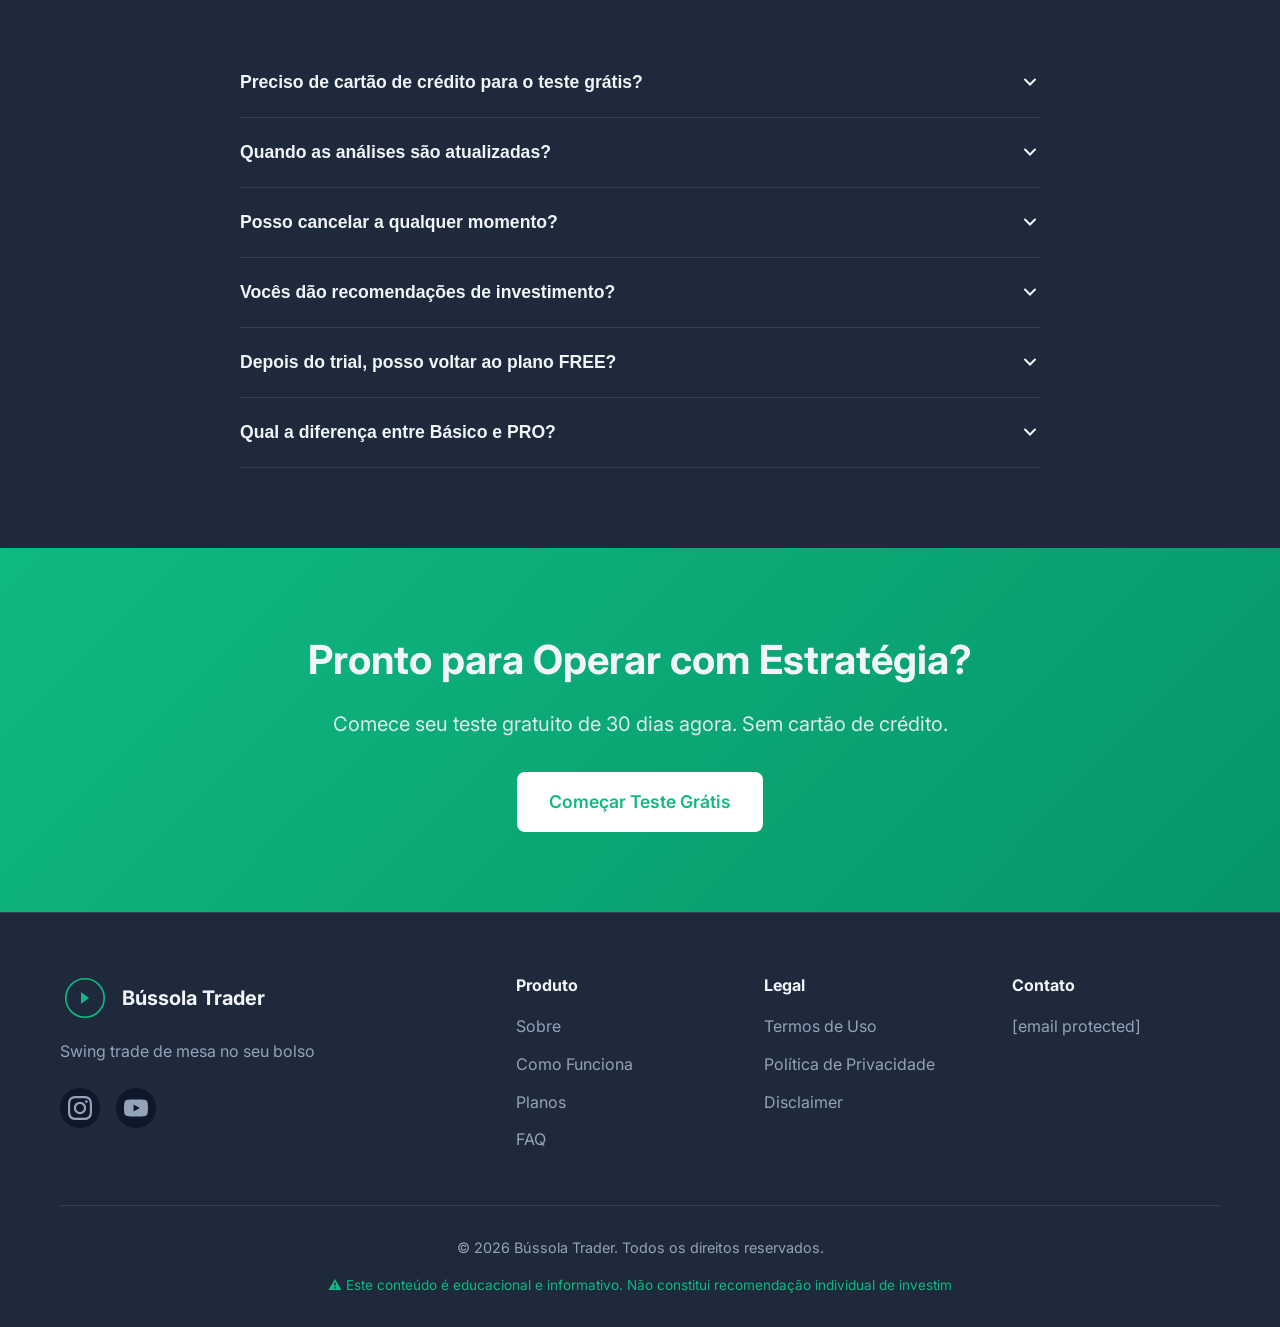
==== commit 32b109e9: "Update index.html" ====
--- a/index.html
+++ b/index.html
@@ -127,7 +127,7 @@
                                 <path d="M20 6L9 17L4 12" stroke="#10B981" stroke-width="2" stroke-linecap="round" stroke-linejoin="round"/>
                             </svg>
                             <div>
-                                <h3>Timing Perfeito</h3>
+                                <h3>Timing Preciso para Swing Trade</h3>
                                 <p>Identificamos o momento exato para entrar em operações de swing trade</p>
                             </div>
                         </div>
@@ -145,7 +145,7 @@
                                 <path d="M20 6L9 17L4 12" stroke="#10B981" stroke-width="2" stroke-linecap="round" stroke-linejoin="round"/>
                             </svg>
                             <div>
-                                <h3>Informação Mastigada</h3>
+                                <h3>Análise Técnica Simplificada para Iniciantes</h3>
                                 <p>Sem enrolação. Apenas o suprassumo das melhores oportunidades ranqueadas</p>
                             </div>
                         </div>
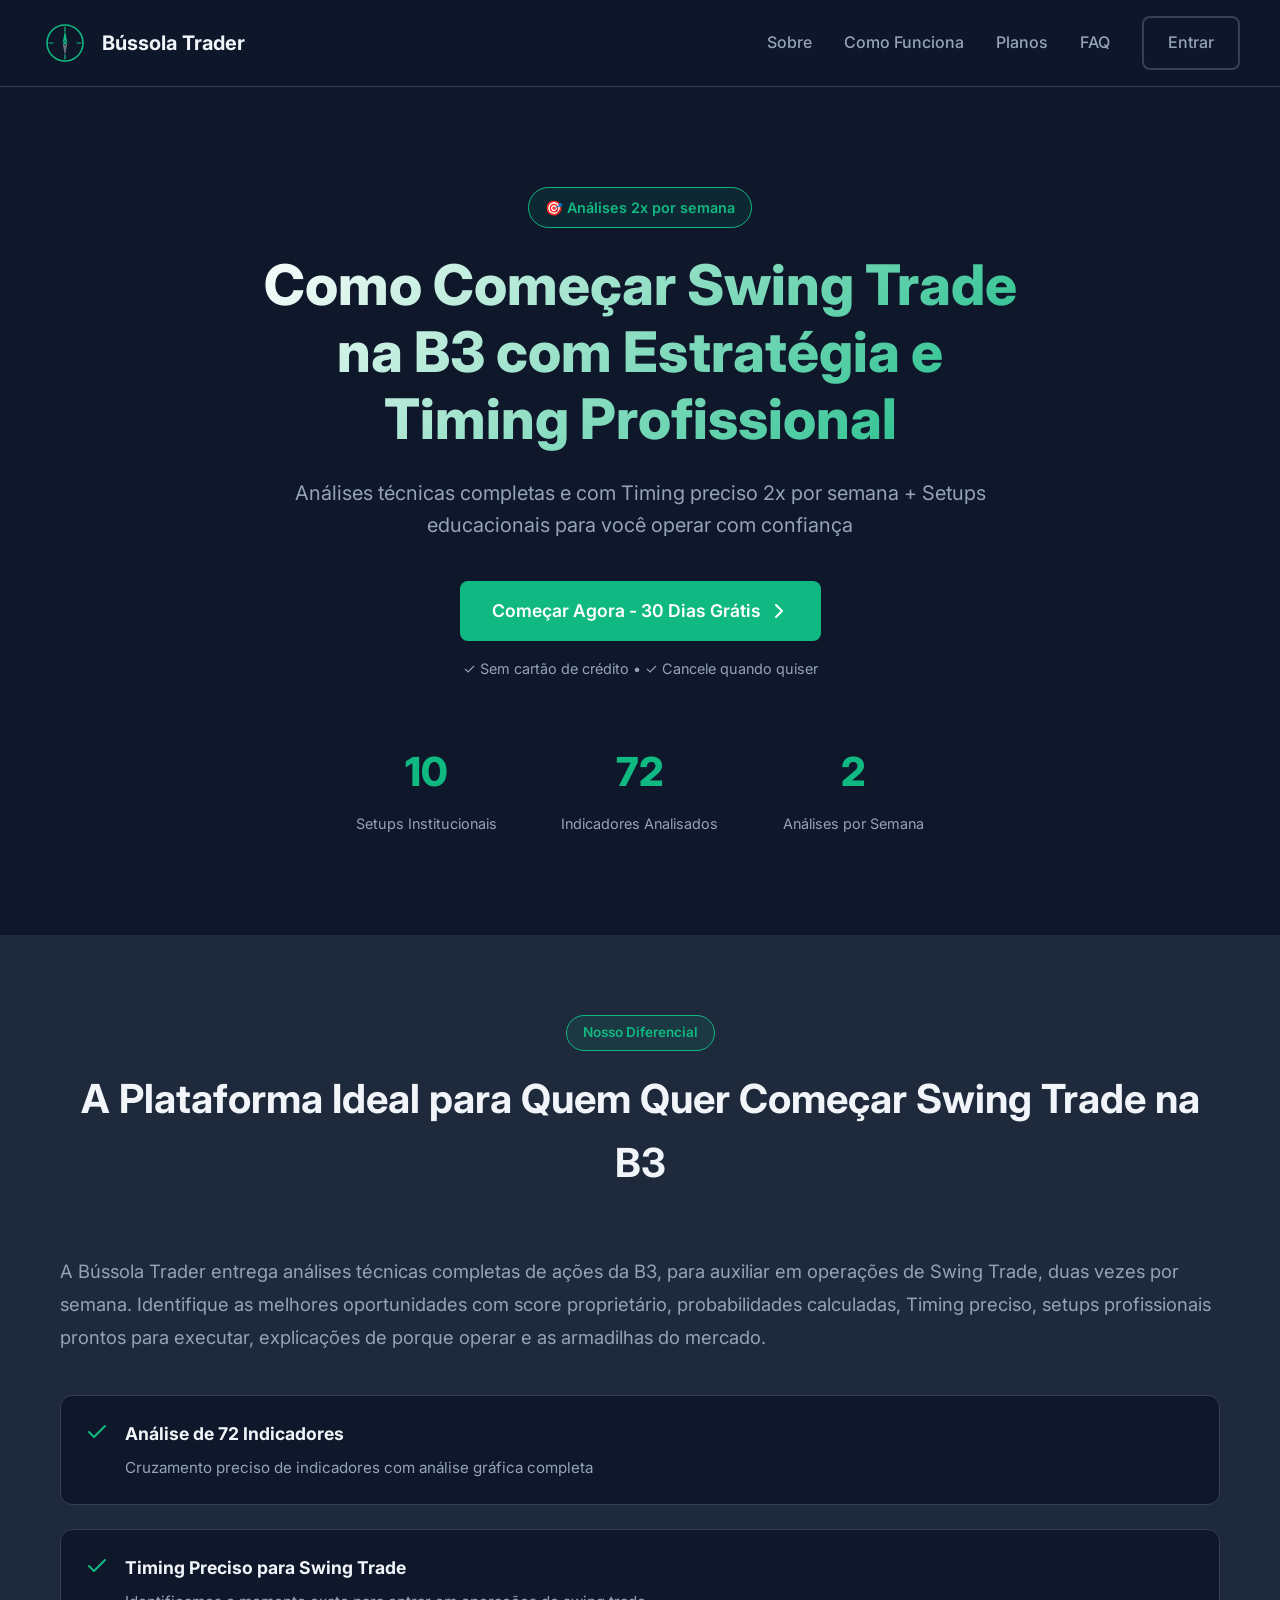
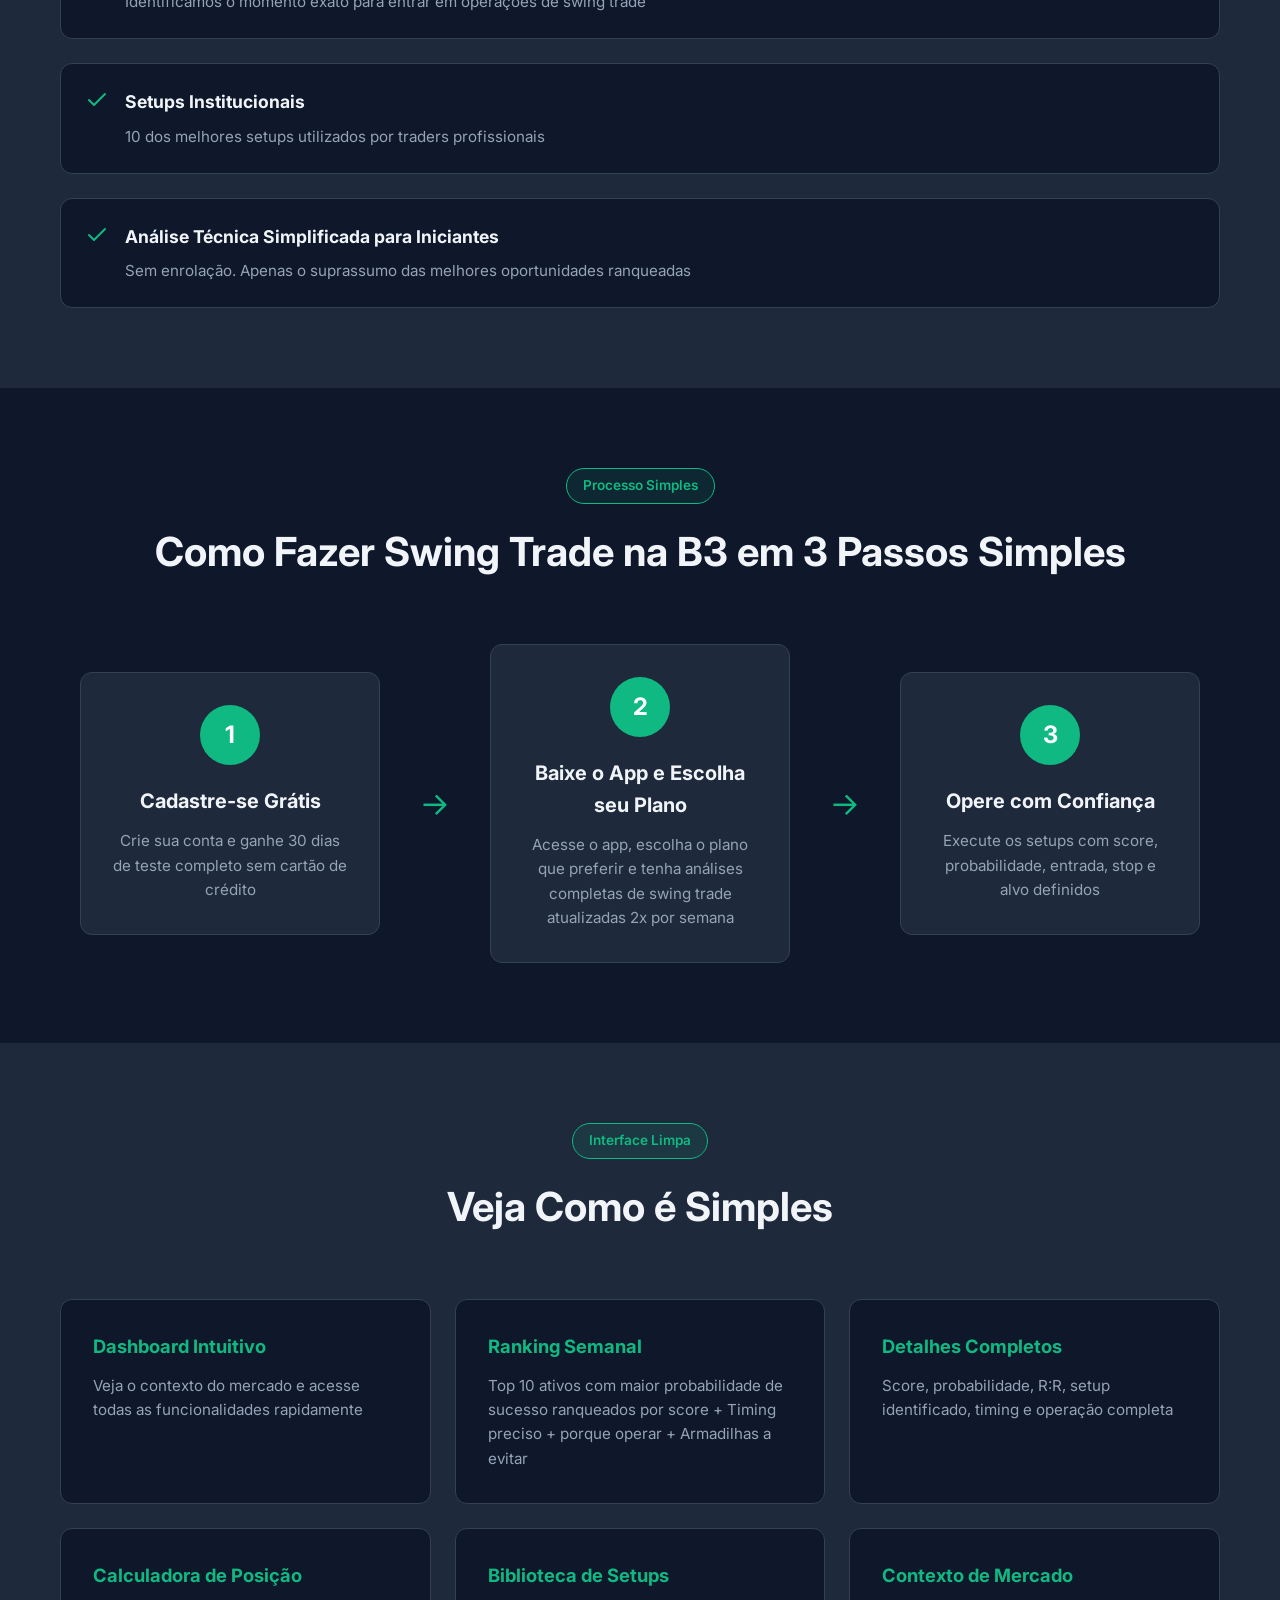
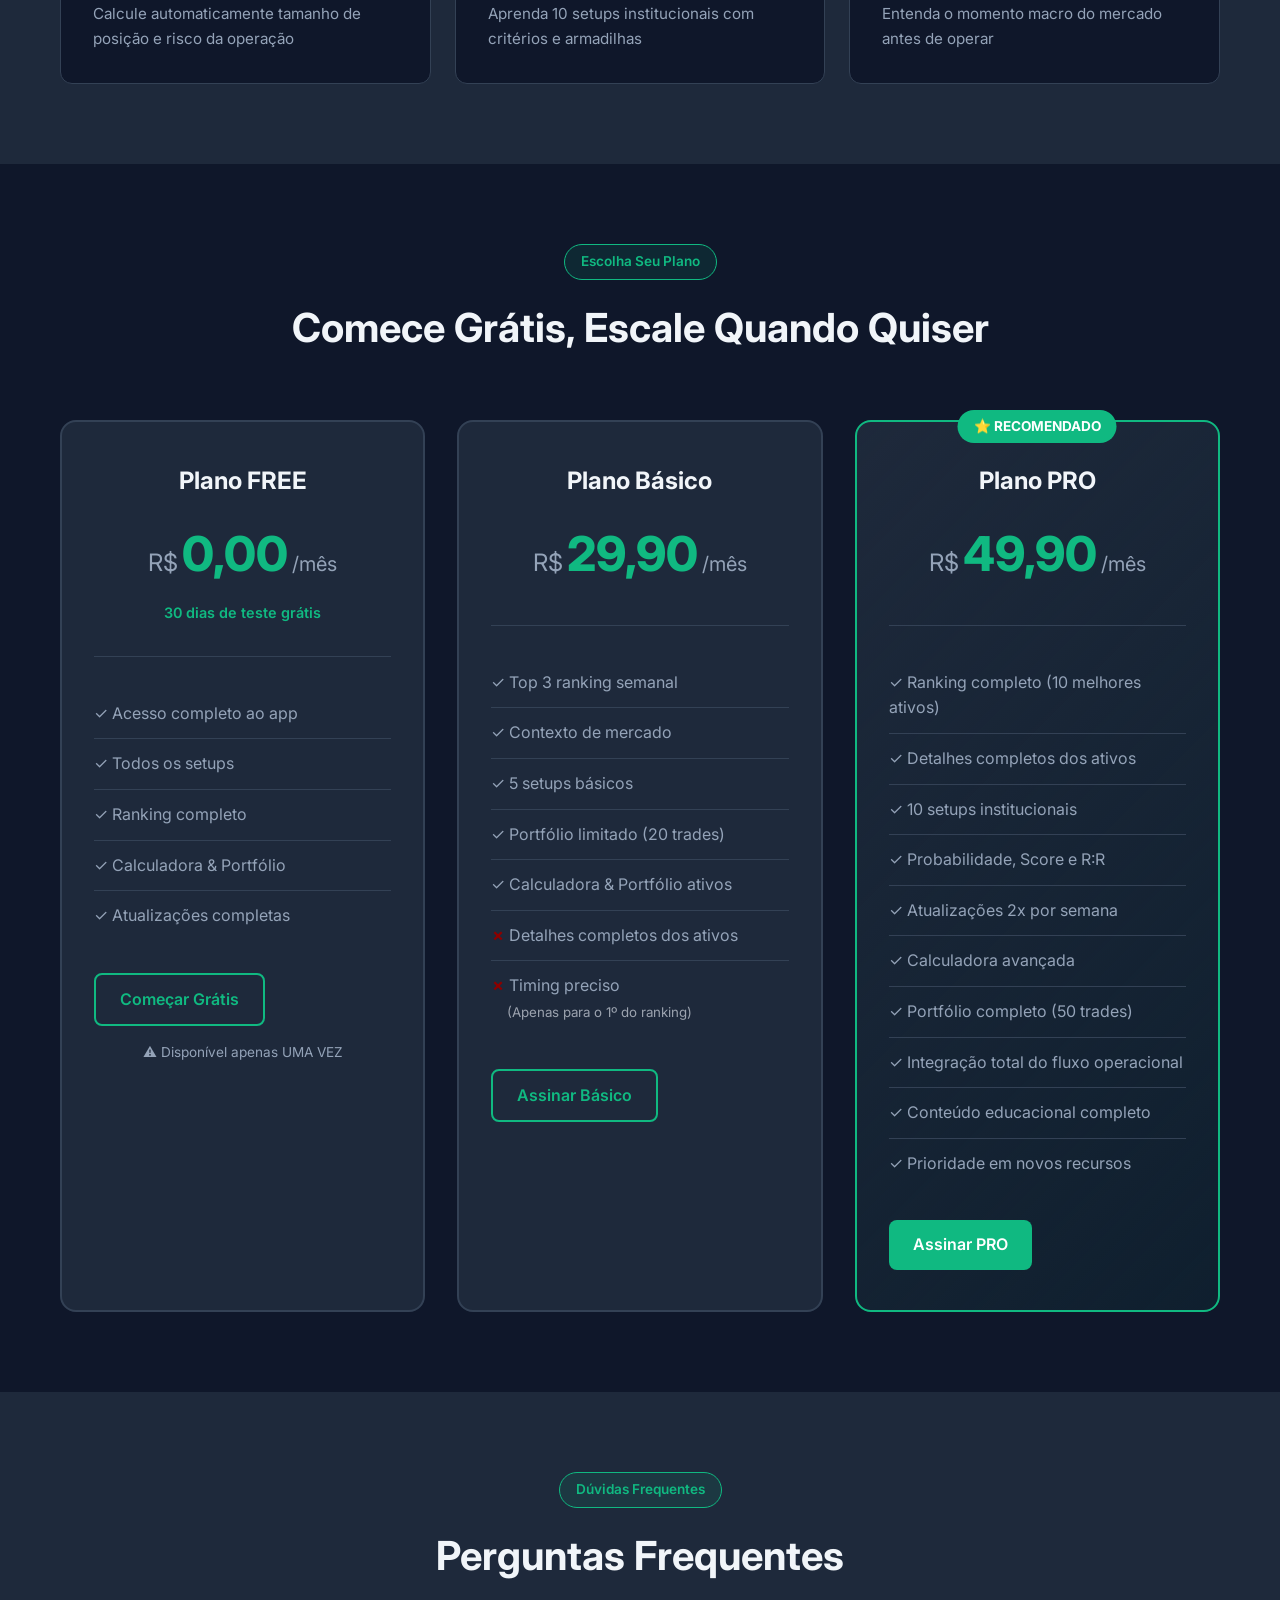
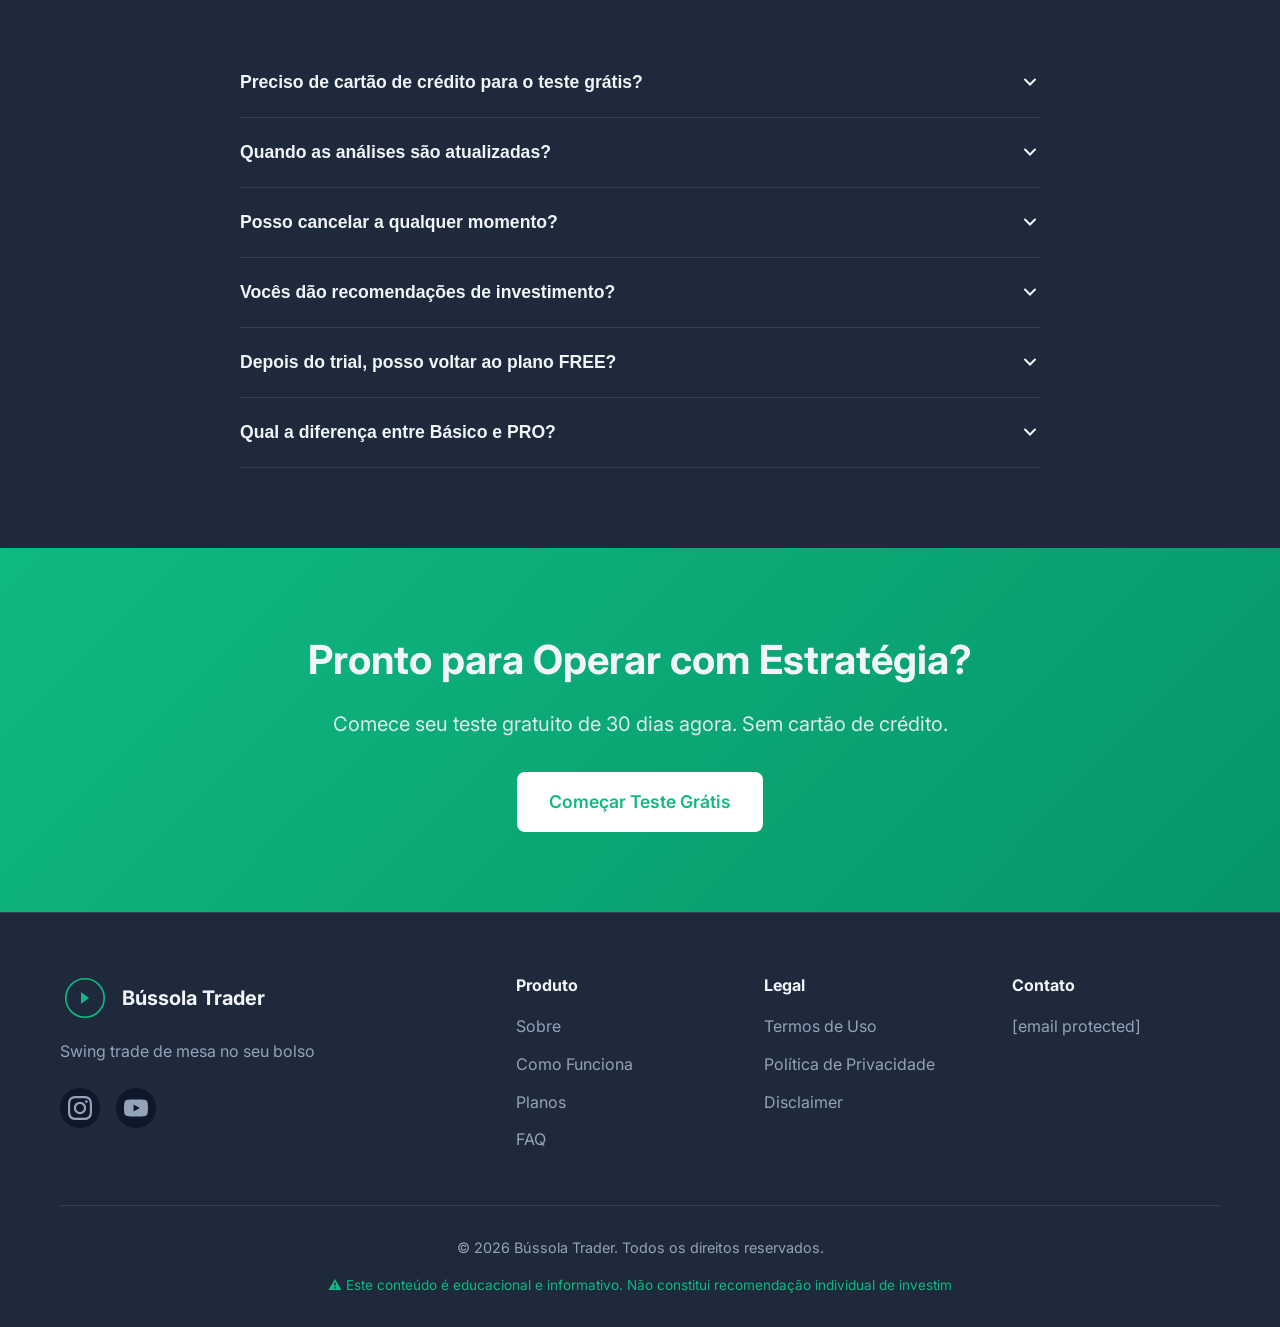
==== commit 96c79aef: "Update index.html" ====
--- a/index.html
+++ b/index.html
@@ -90,7 +90,7 @@
                         <div class="stat-label">Indicadores Analisados</div>
                     </div>
                     <div class="stat">
-                        <div class="stat-number">2x</div>
+                        <div class="stat-number">2</div>
                         <div class="stat-label">Análises por Semana</div>
                     </div>
                 </div>
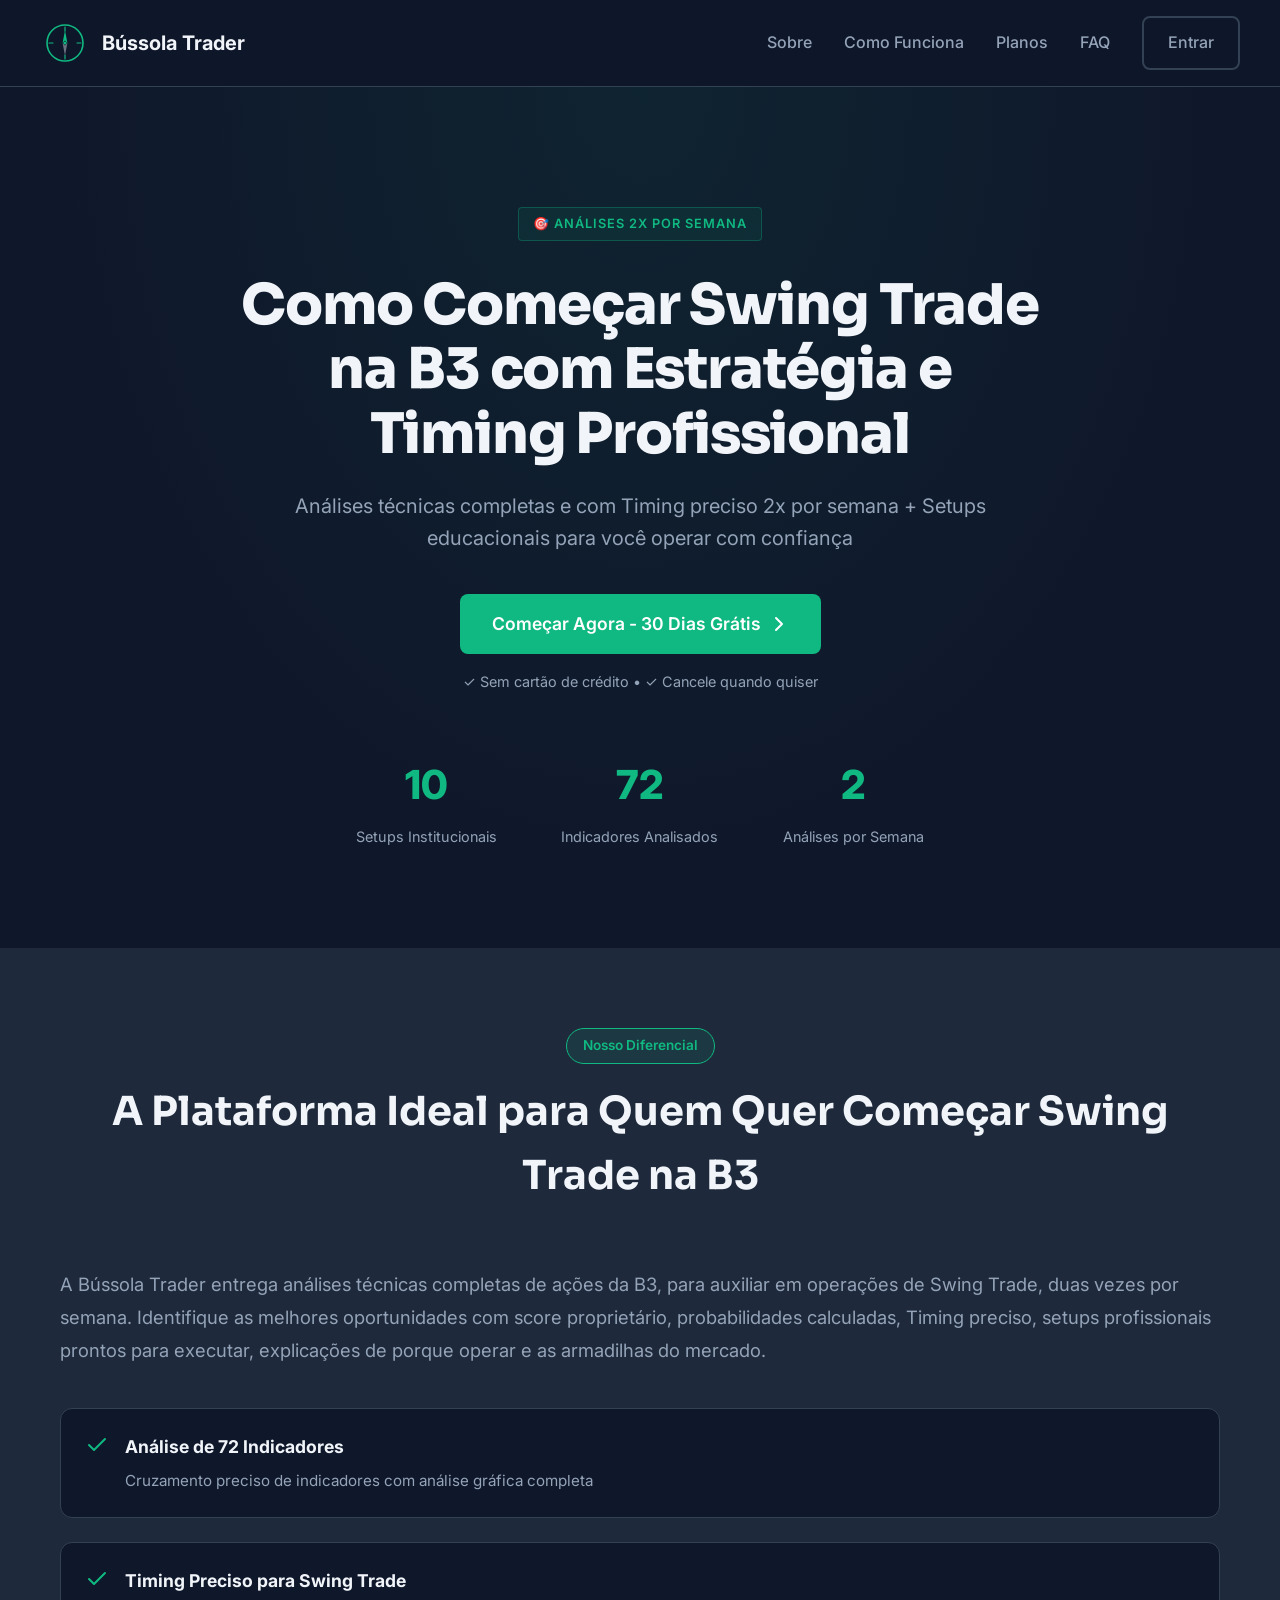
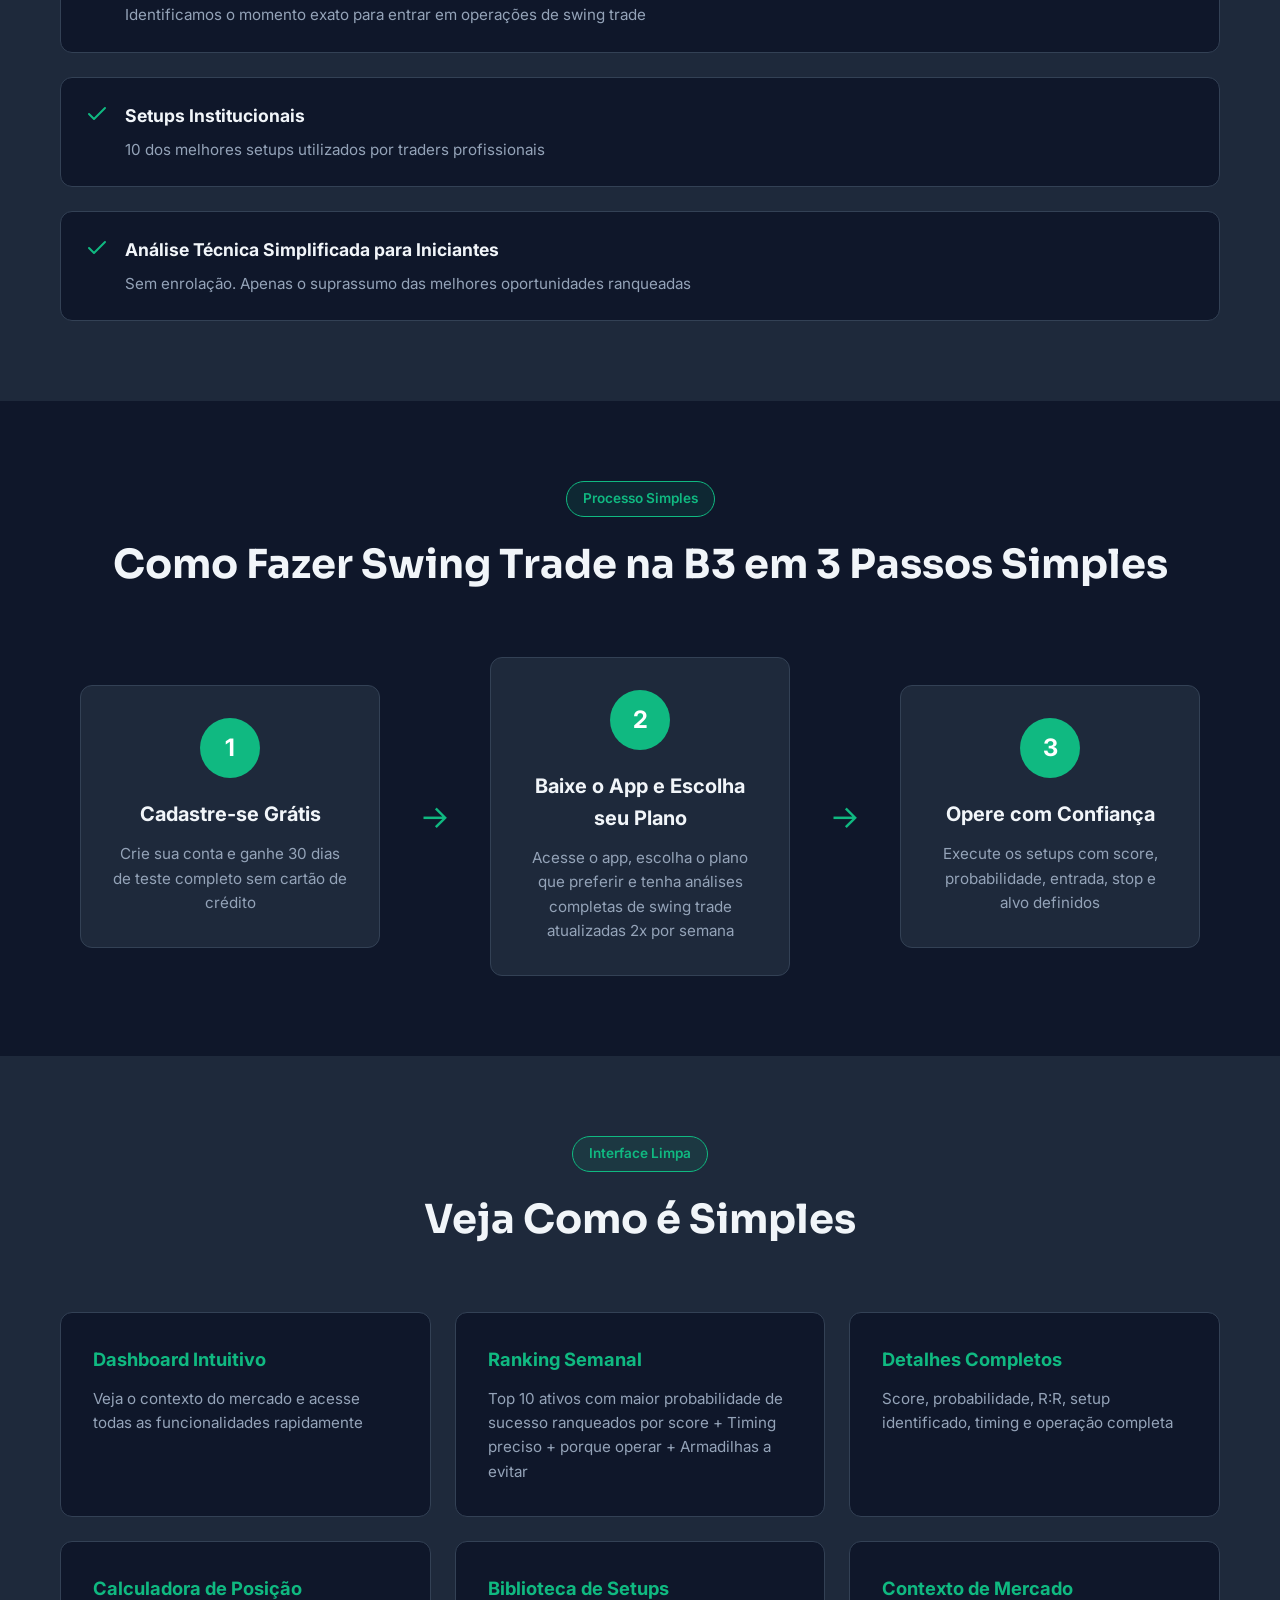
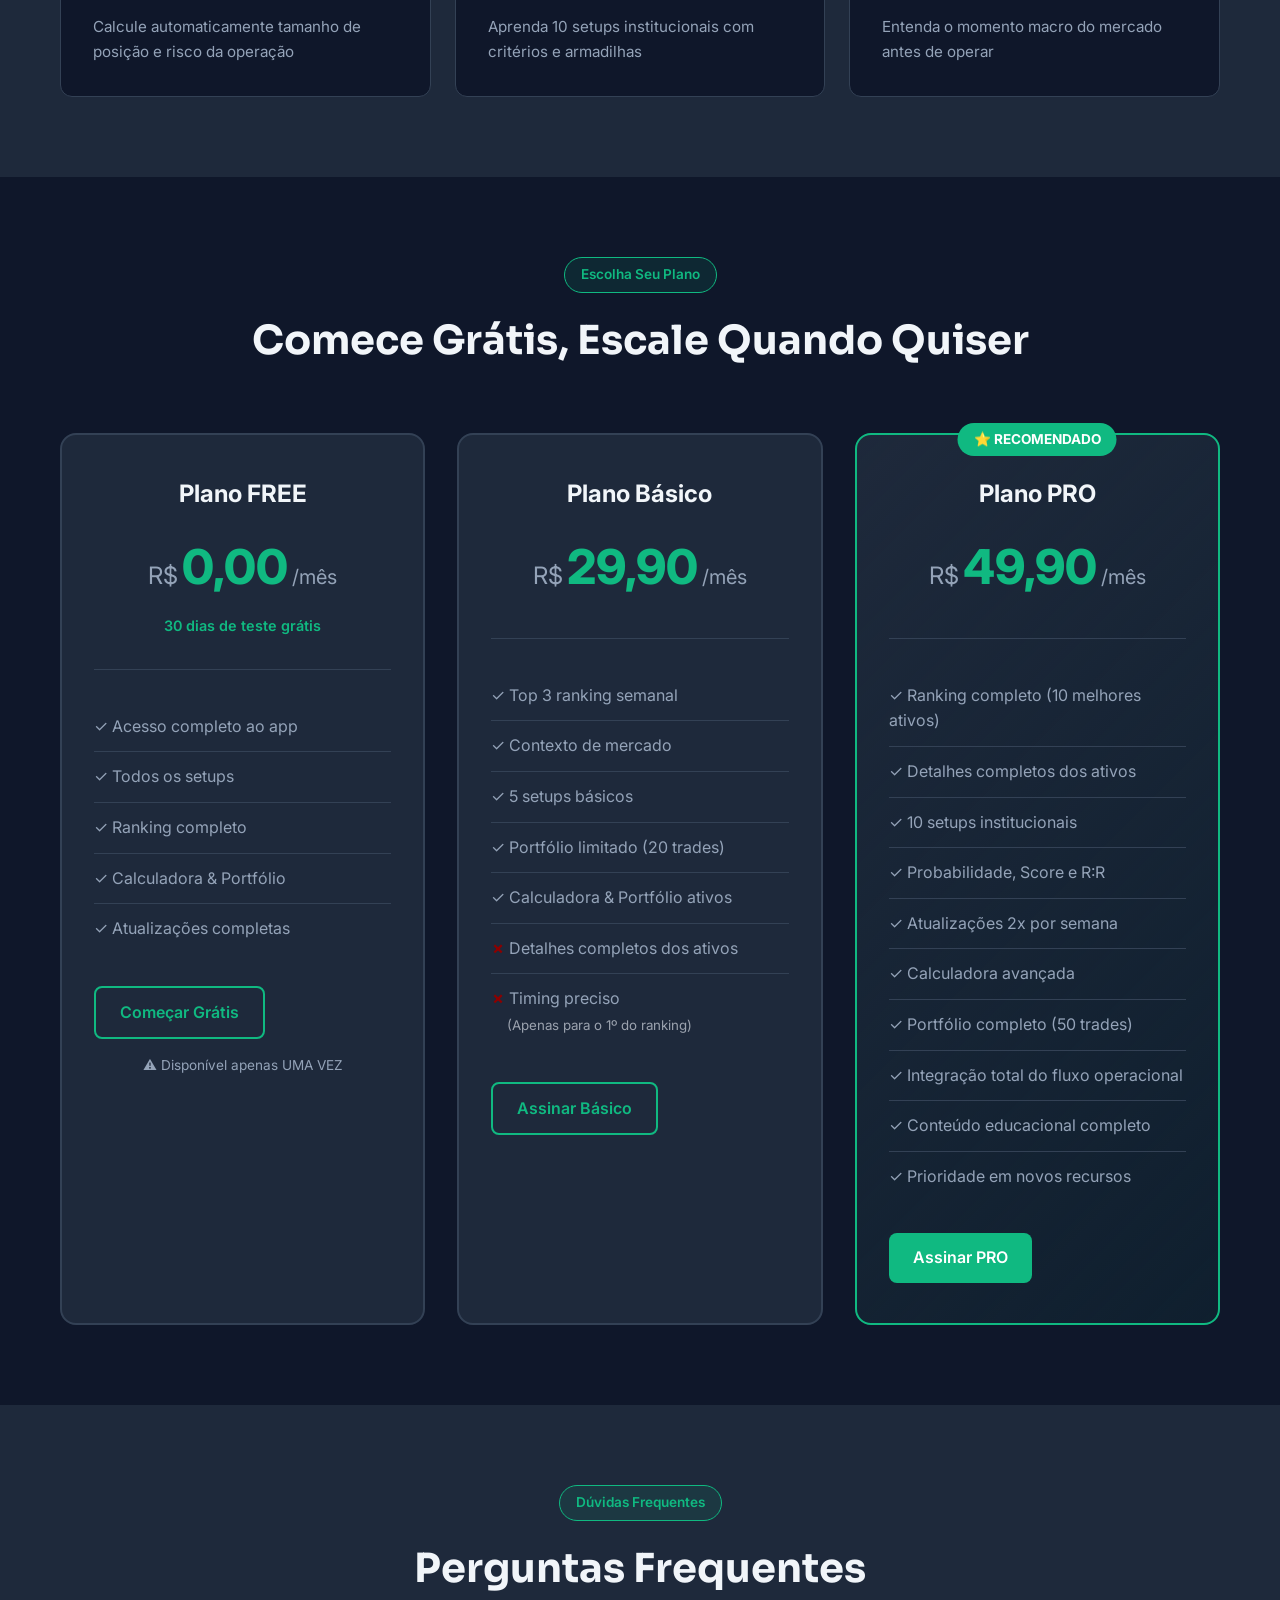
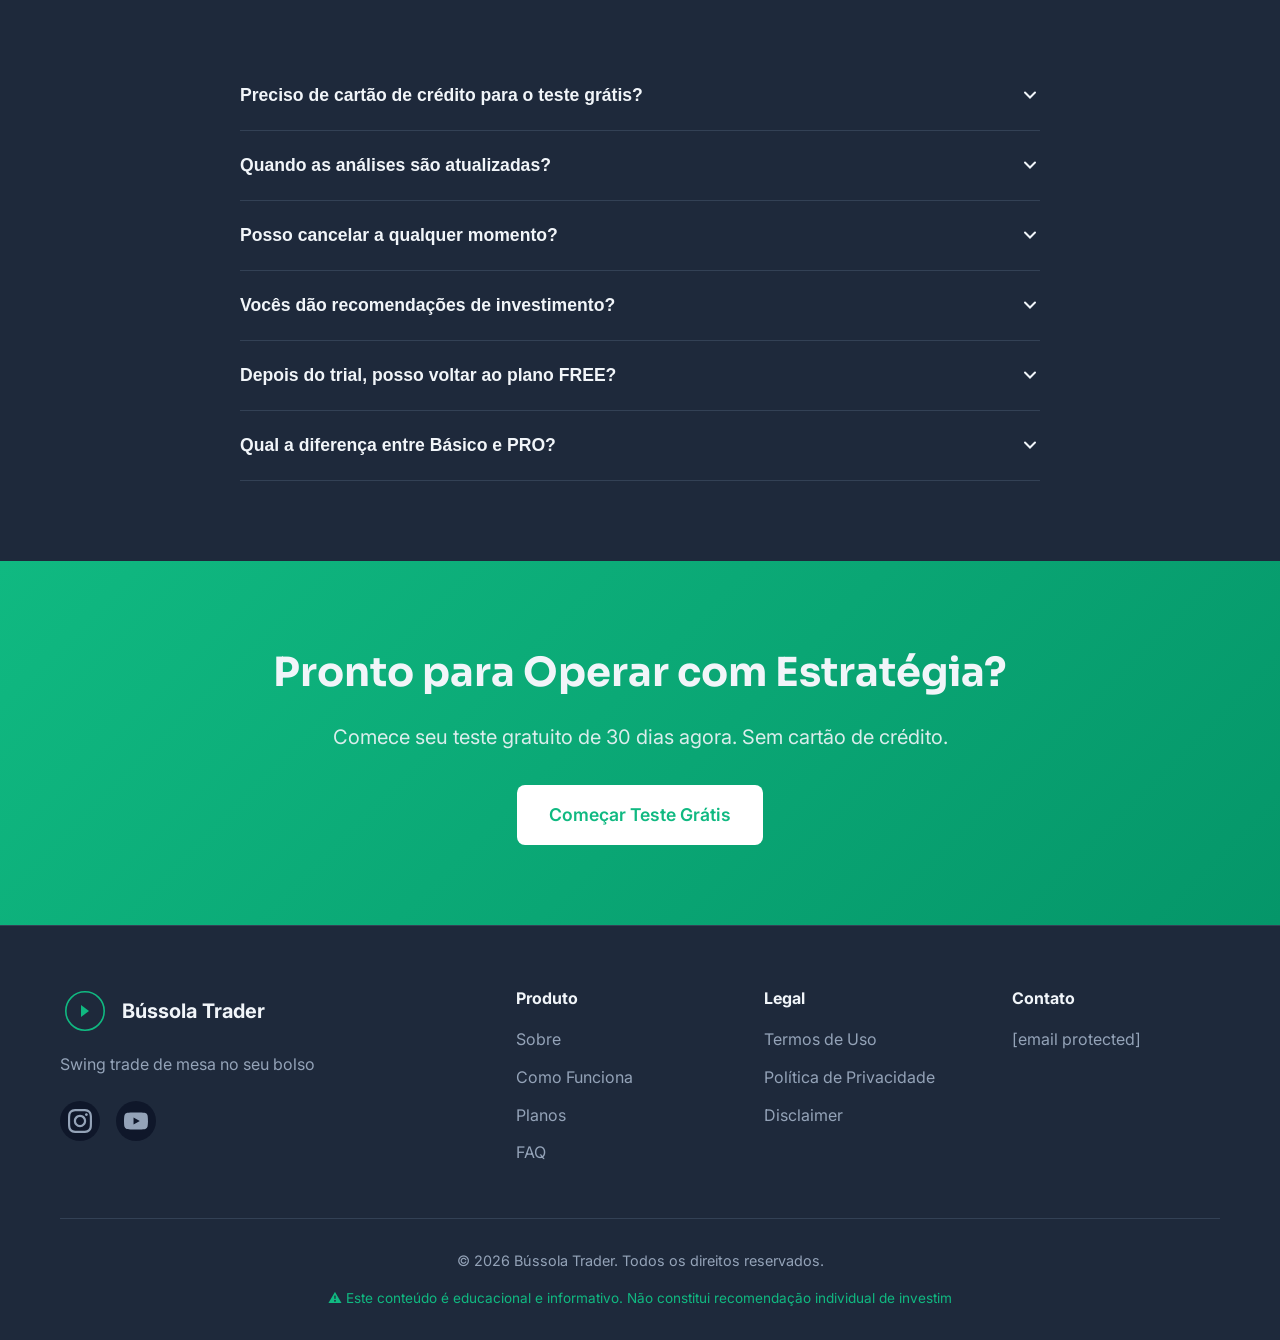
==== commit 39886050: "Update index.html" ====
--- a/index.html
+++ b/index.html
@@ -28,7 +28,7 @@
     <link rel="stylesheet" href="styles.css">
     <link rel="preconnect" href="https://fonts.googleapis.com">
     <link rel="preconnect" href="https://fonts.gstatic.com" crossorigin>
-    <link href="https://fonts.googleapis.com/css2?family=Inter:wght@300;400;500;600;700;800&display=swap" rel="stylesheet">
+    <link href="https://fonts.googleapis.com/css2?family=Inter:wght@300;400;500;600;700;800&family=Sora:wght@700;800&display=swap" rel="stylesheet">
 </head>
 <body>
     <!-- Header -->
--- a/styles.css
+++ b/styles.css
@@ -26,6 +26,10 @@
     line-height: 1.6;
 }
 
+h1, h2 {
+    font-family: 'Sora', sans-serif;
+}
+
 .container {
     max-width: 1200px;
     margin: 0 auto;
@@ -157,8 +161,9 @@
 
 /* Hero Section */
 .hero {
-    padding: 100px 0;
+    padding: 120px 0 100px;
     text-align: center;
+    background: radial-gradient(ellipse at 50% 0%, rgba(16, 185, 129, 0.08) 0%, transparent 70%);
 }
 
 .hero-content {
@@ -168,25 +173,25 @@
 
 .hero-badge {
     display: inline-block;
-    padding: 8px 16px;
-    background: rgba(16, 185, 129, 0.1);
-    border: 1px solid var(--primary);
-    border-radius: 50px;
-    color: var(--primary);
-    font-size: 0.9rem;
+    padding: 6px 14px;
+    background: rgba(16, 185, 129, 0.08);
+    border: 1px solid rgba(16, 185, 129, 0.3);
+    border-radius: 4px;
+    color: var(--primary);
+    font-size: 0.8rem;
     font-weight: 600;
-    margin-bottom: 24px;
+    letter-spacing: 0.08em;
+    text-transform: uppercase;
+    margin-bottom: 32px;
 }
 
 .hero-title {
     font-size: 3.5rem;
     font-weight: 800;
-    line-height: 1.2;
+    line-height: 1.15;
     margin-bottom: 24px;
-    background: linear-gradient(135deg, #fff 0%, var(--primary) 100%);
-    -webkit-background-clip: text;
-    -webkit-text-fill-color: transparent;
-    background-clip: text;
+    color: #F1F5F9;
+    letter-spacing: -0.02em;
 }
 
 .hero-subtitle {
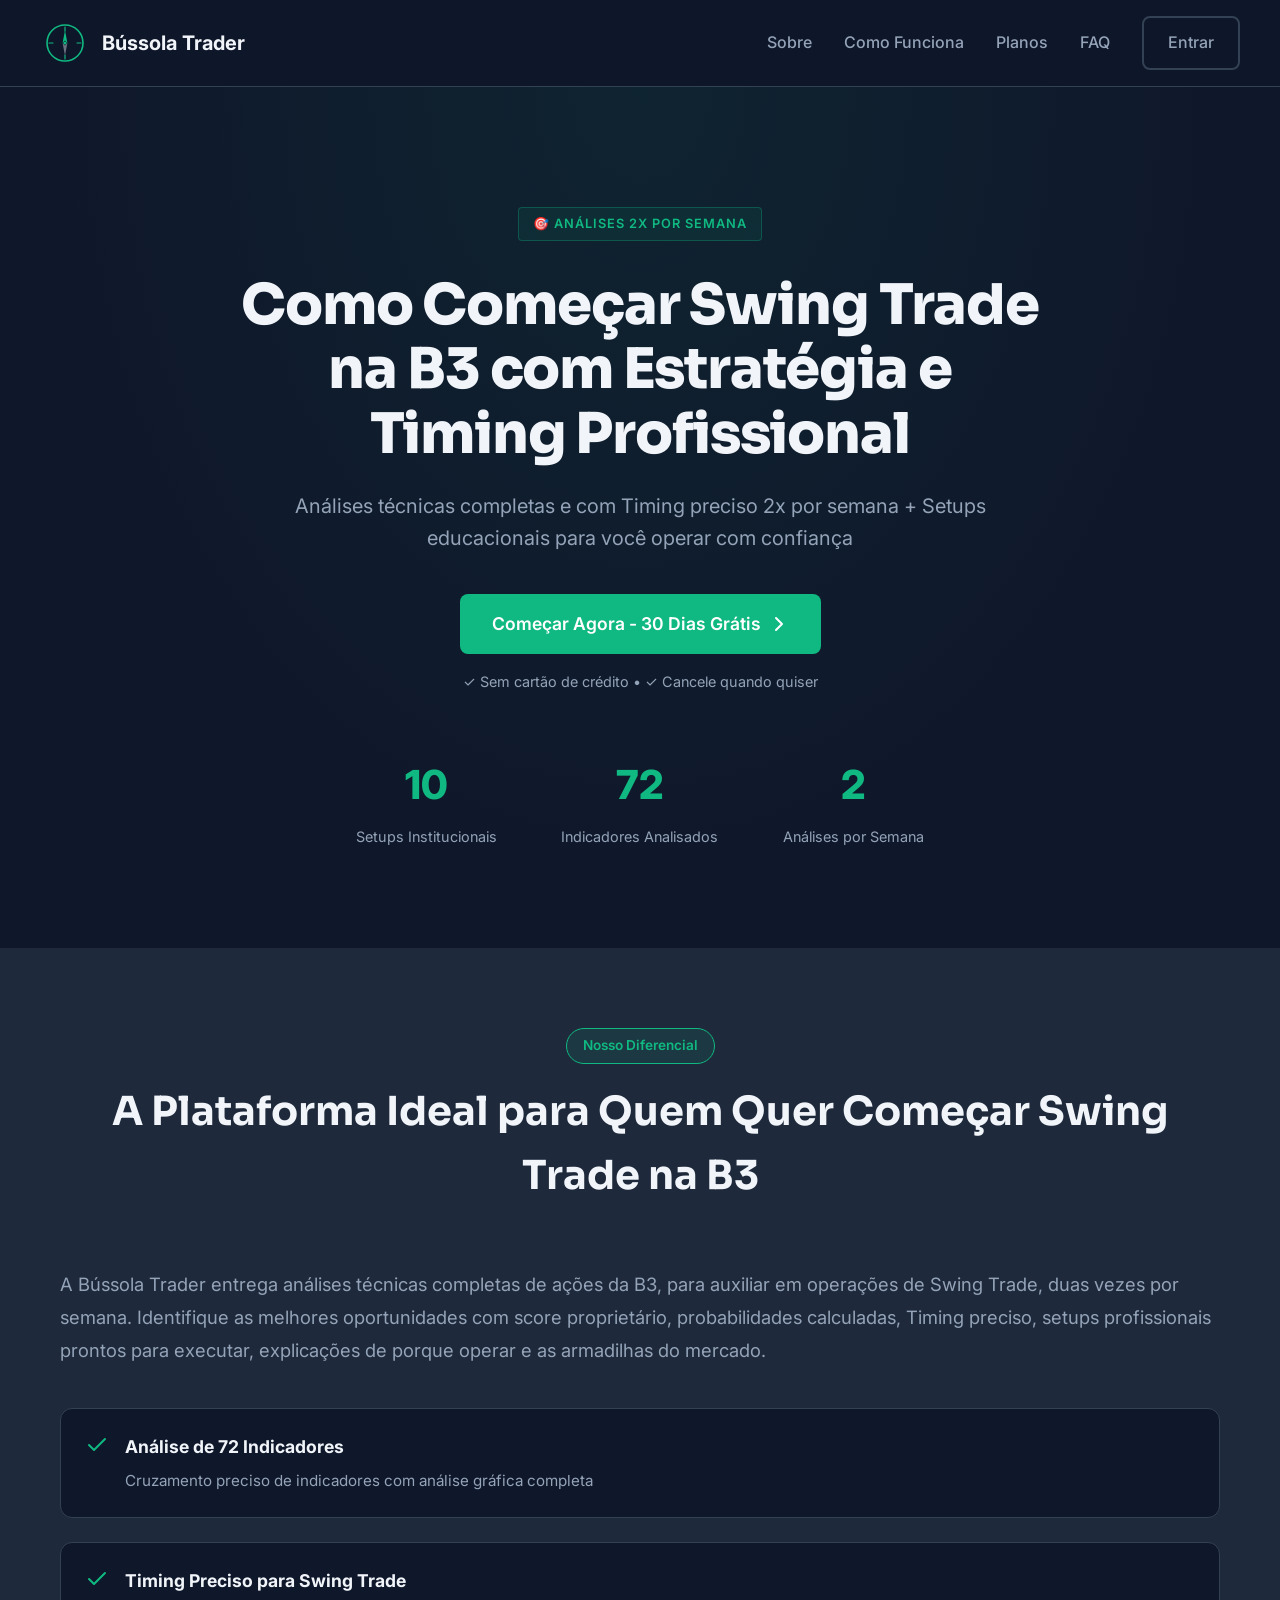
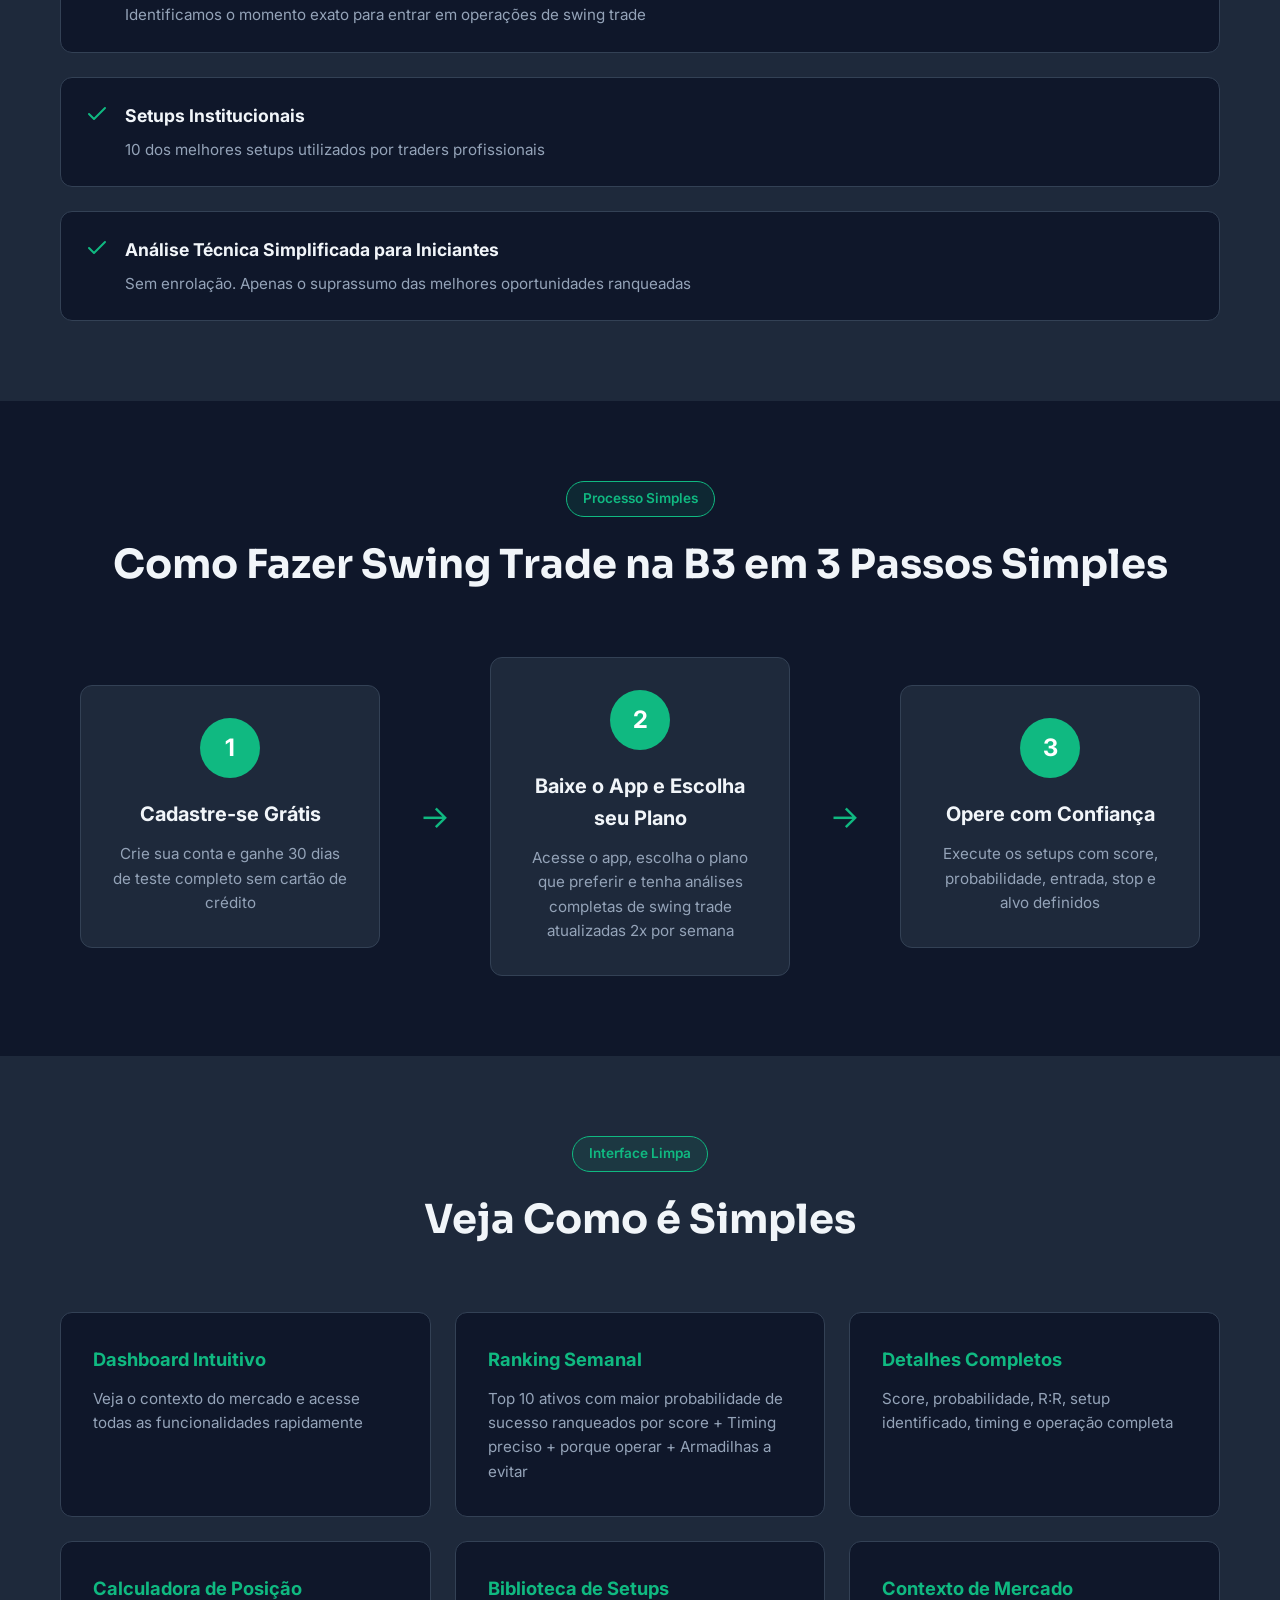
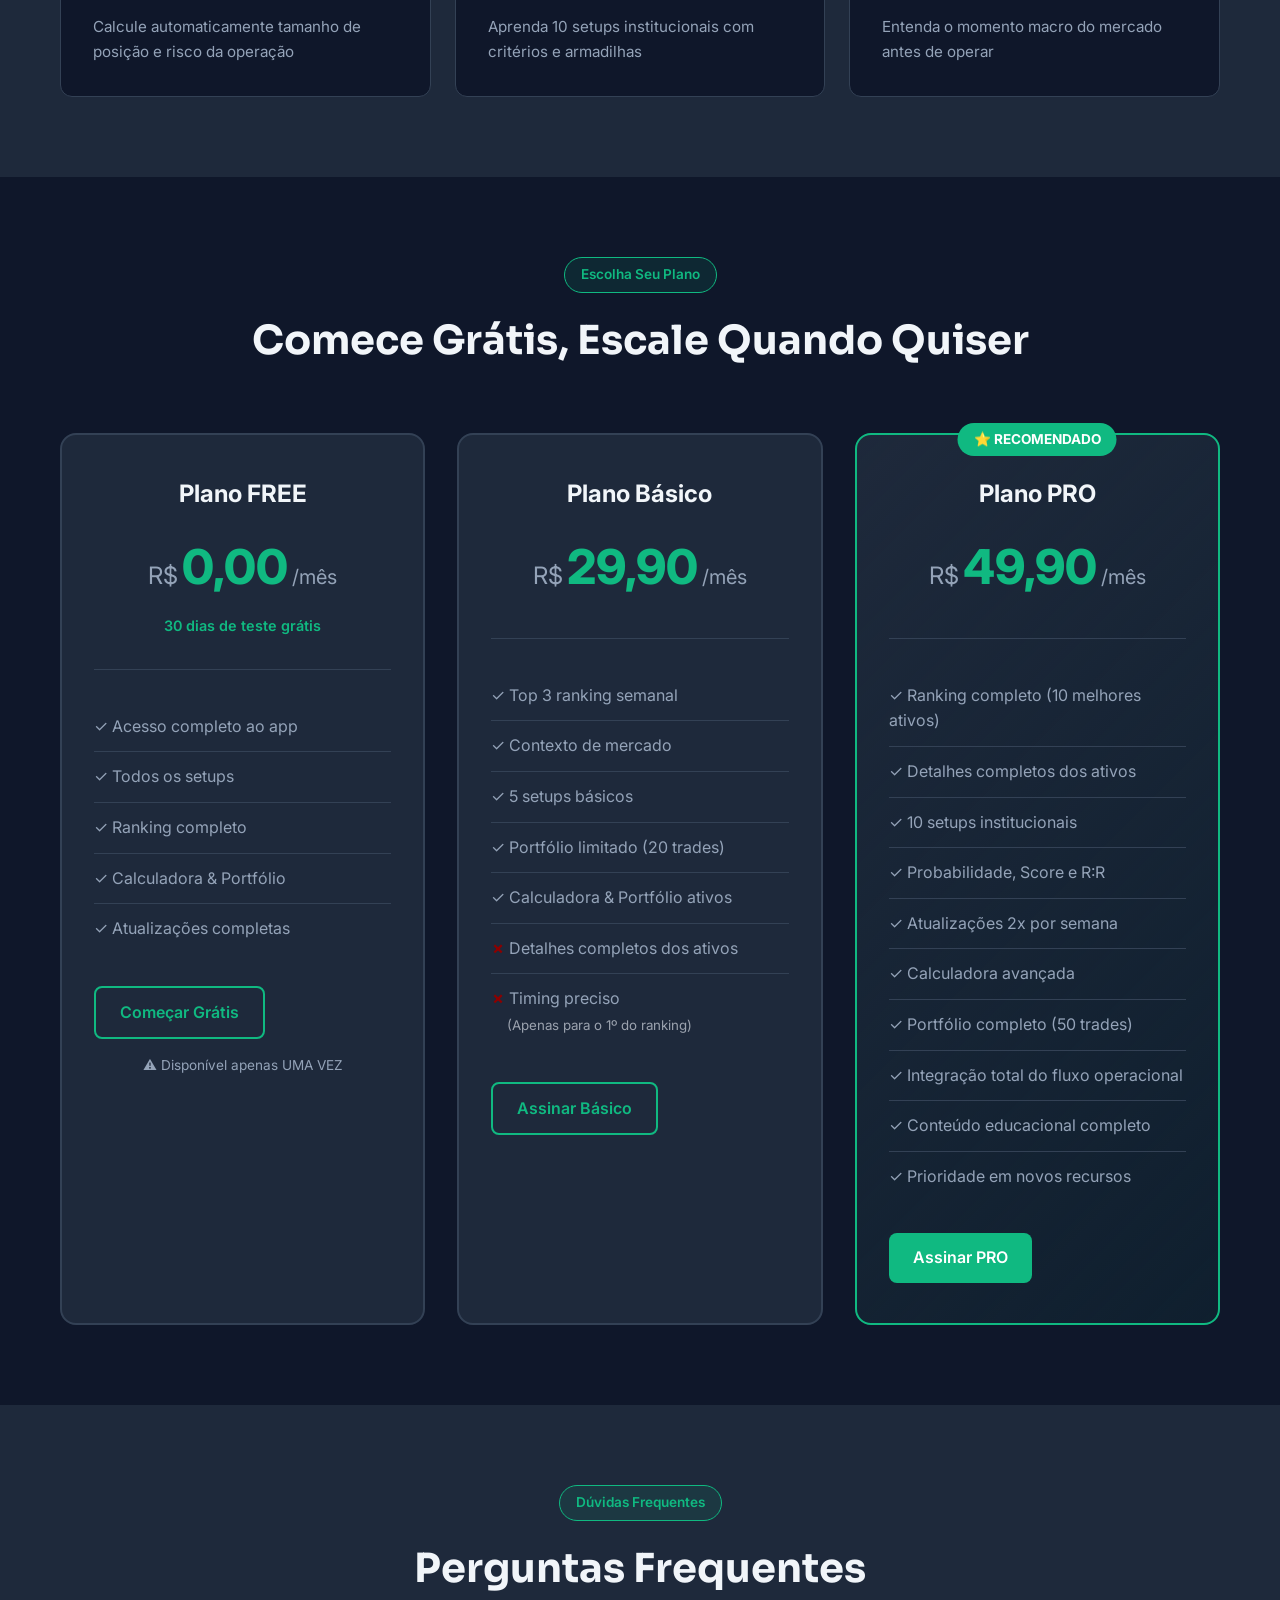
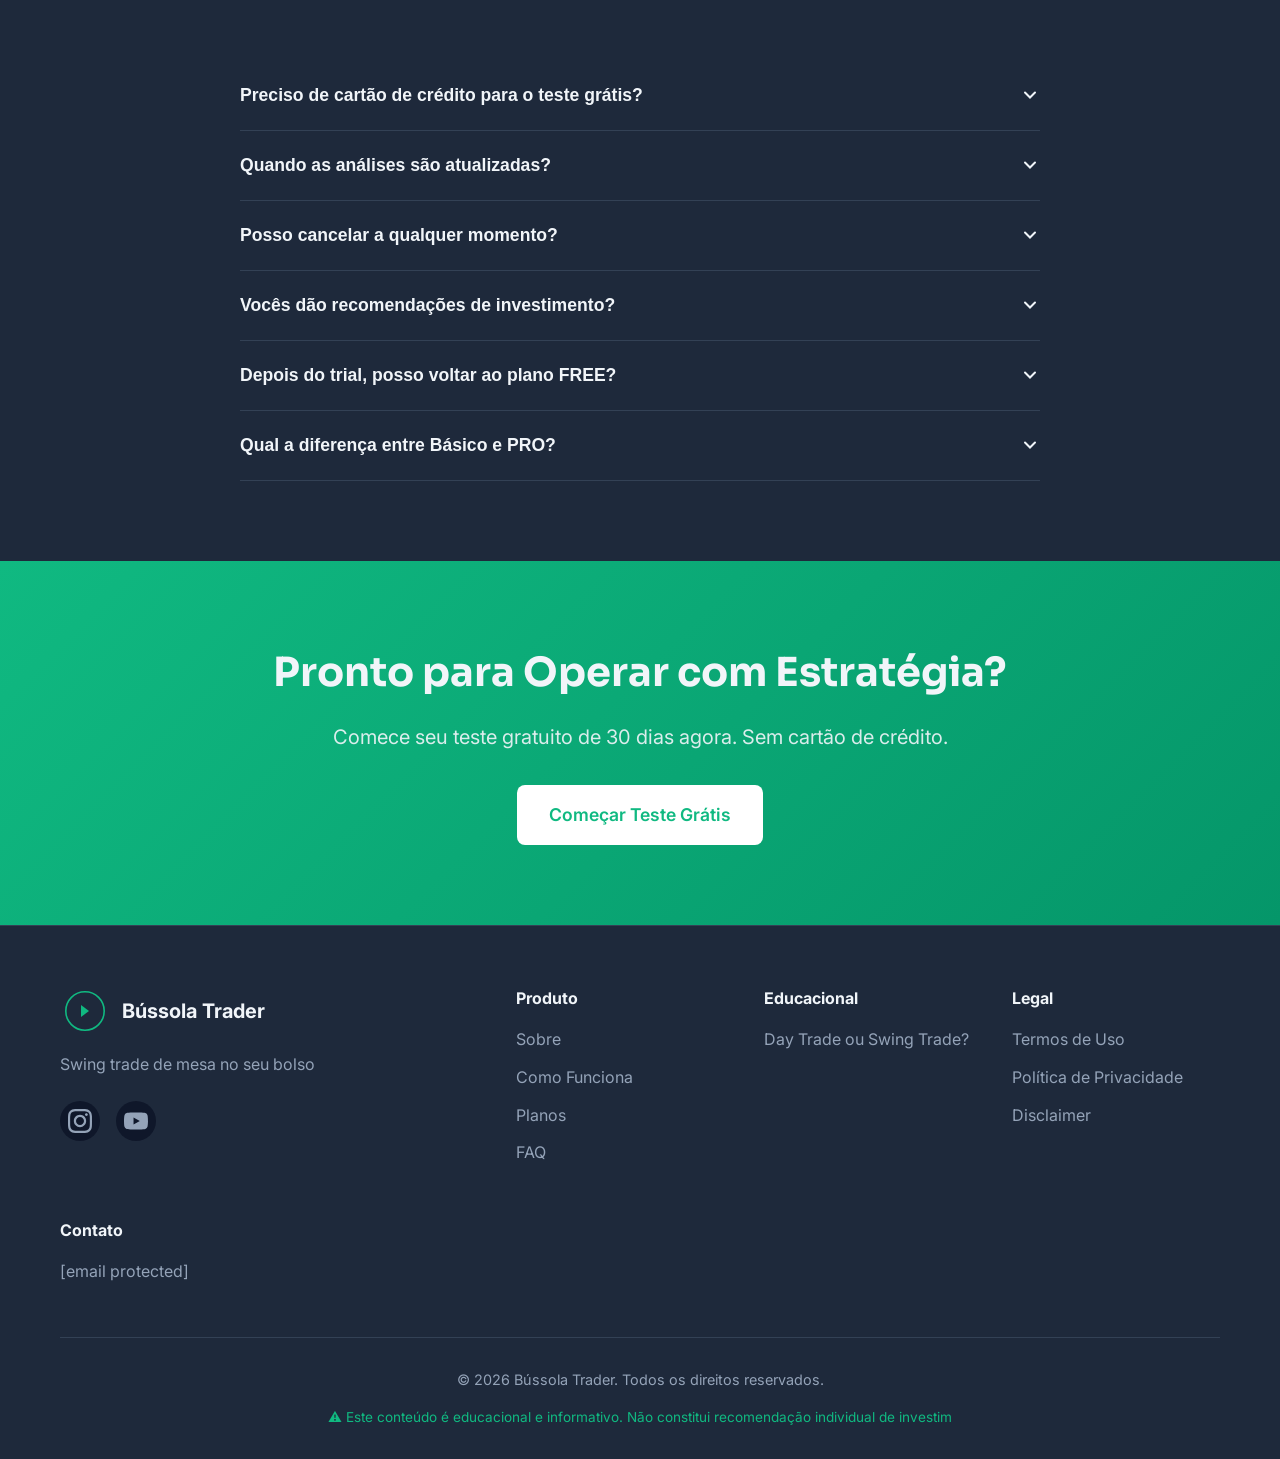
==== commit bec661b7: "Update index.html" ====
--- a/index.html
+++ b/index.html
@@ -428,6 +428,12 @@
                     </ul>
                 </div>
                 <div class="footer-column">
+                    <h4>Educacional</h4>
+                    <ul>
+                        <li><a href="/day-trade-ou-swing-trade.html">Day Trade ou Swing Trade?</a></li>
+                    </ul>
+                </div>
+                <div class="footer-column">
                     <h4>Legal</h4>
                     <ul>
                         <li><a href="/termos-de-uso.html">Termos de Uso</a></li>
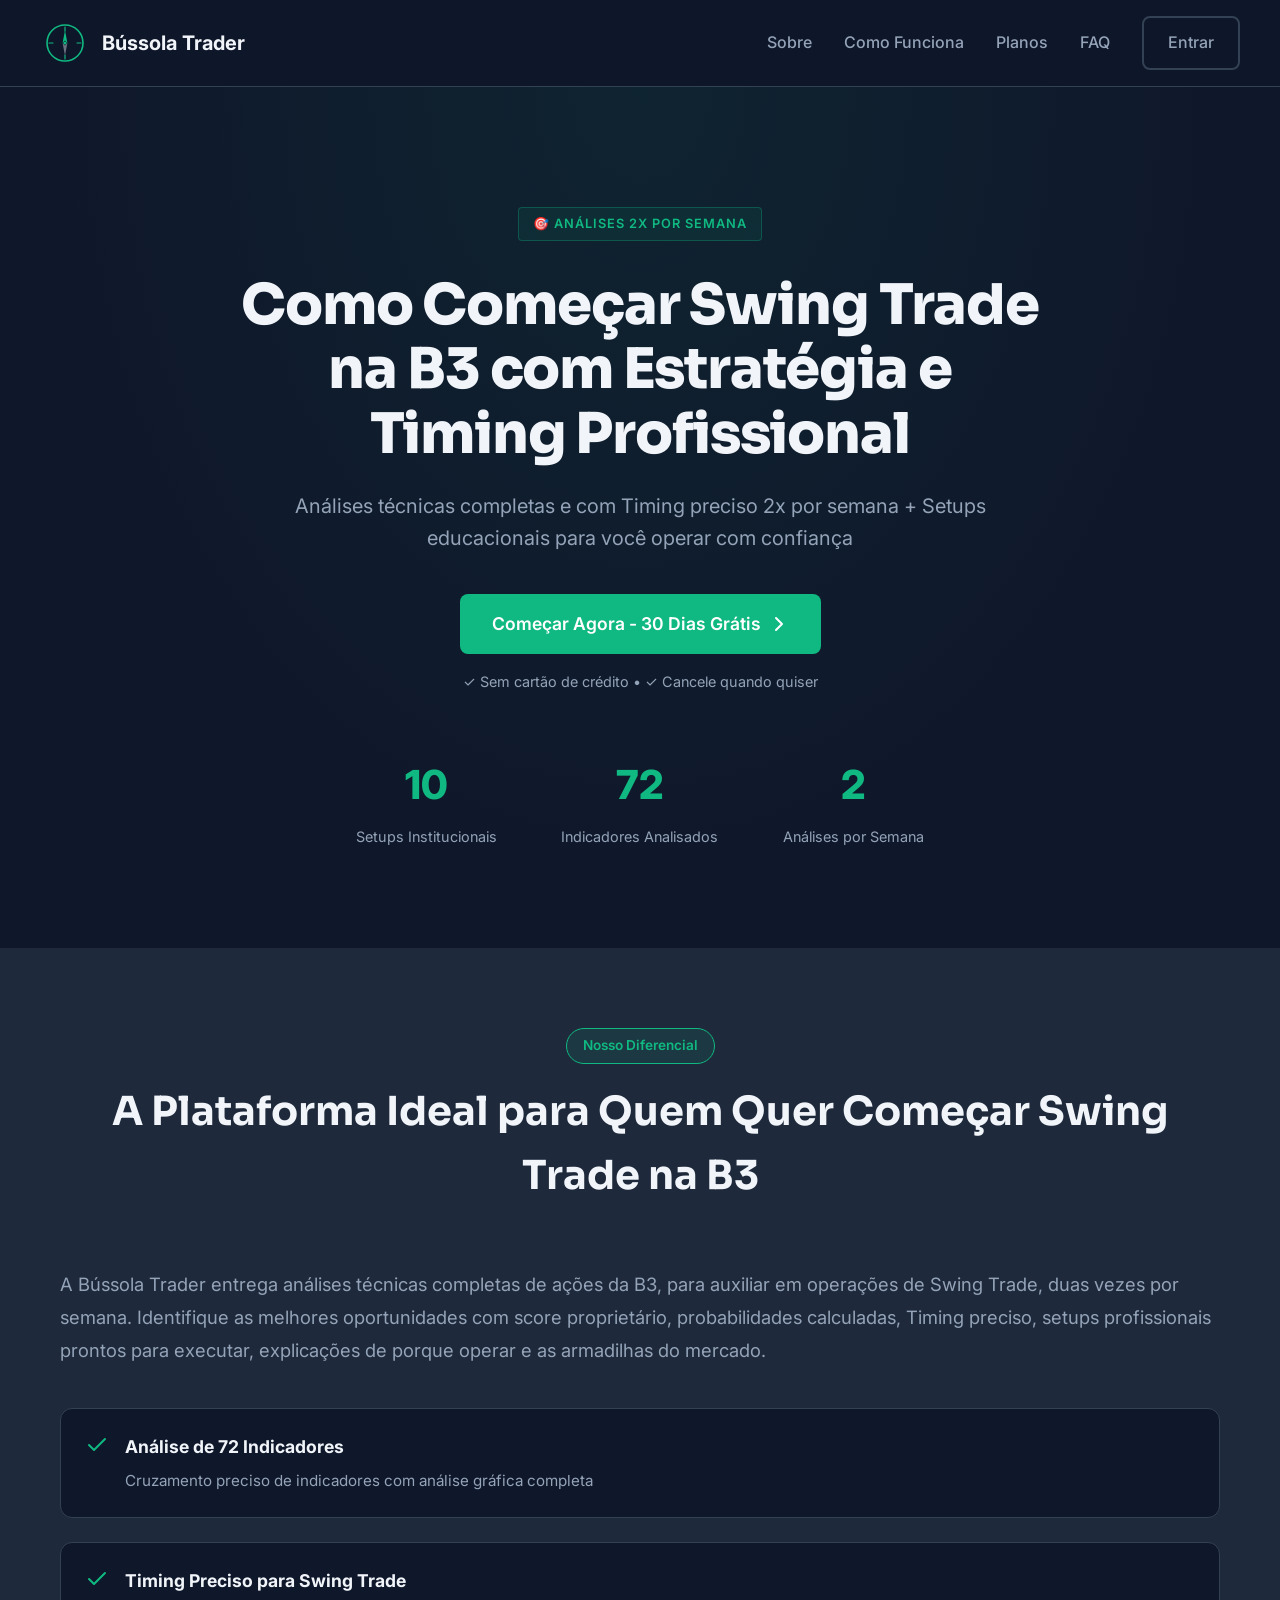
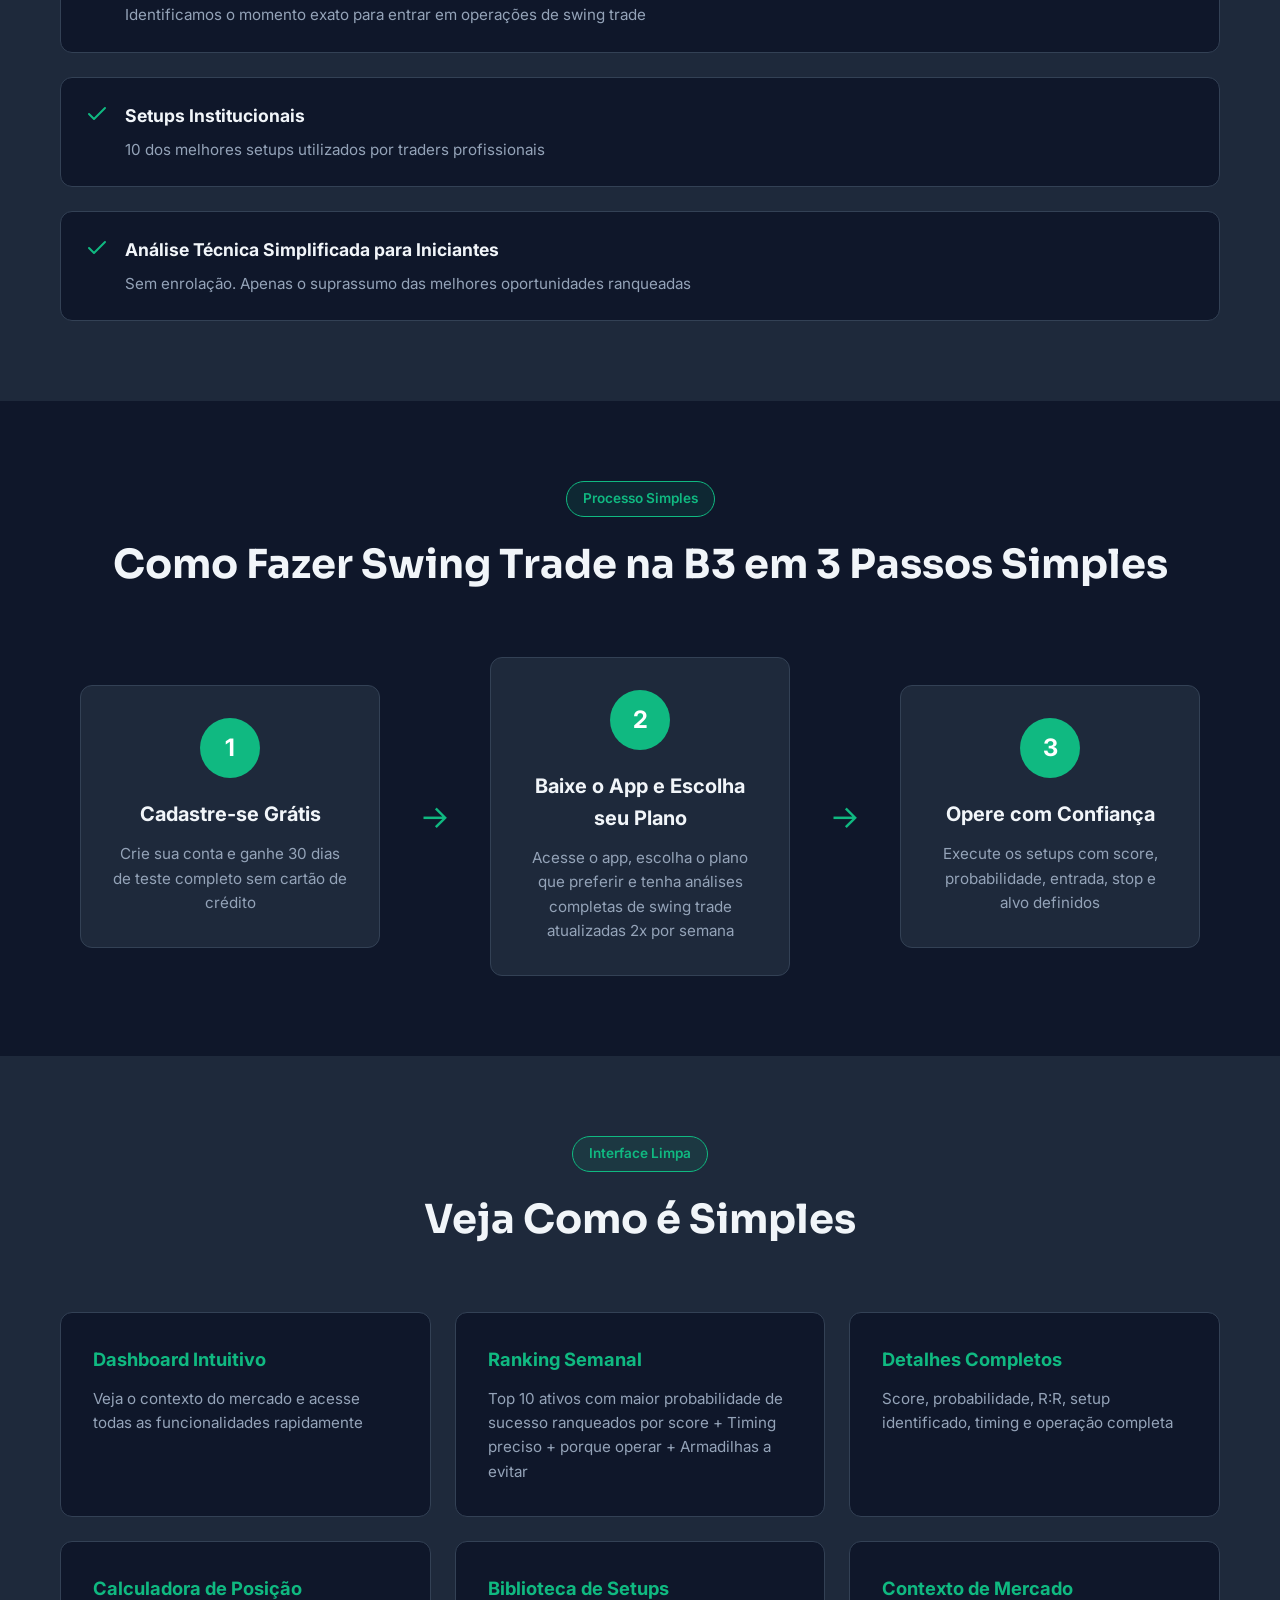
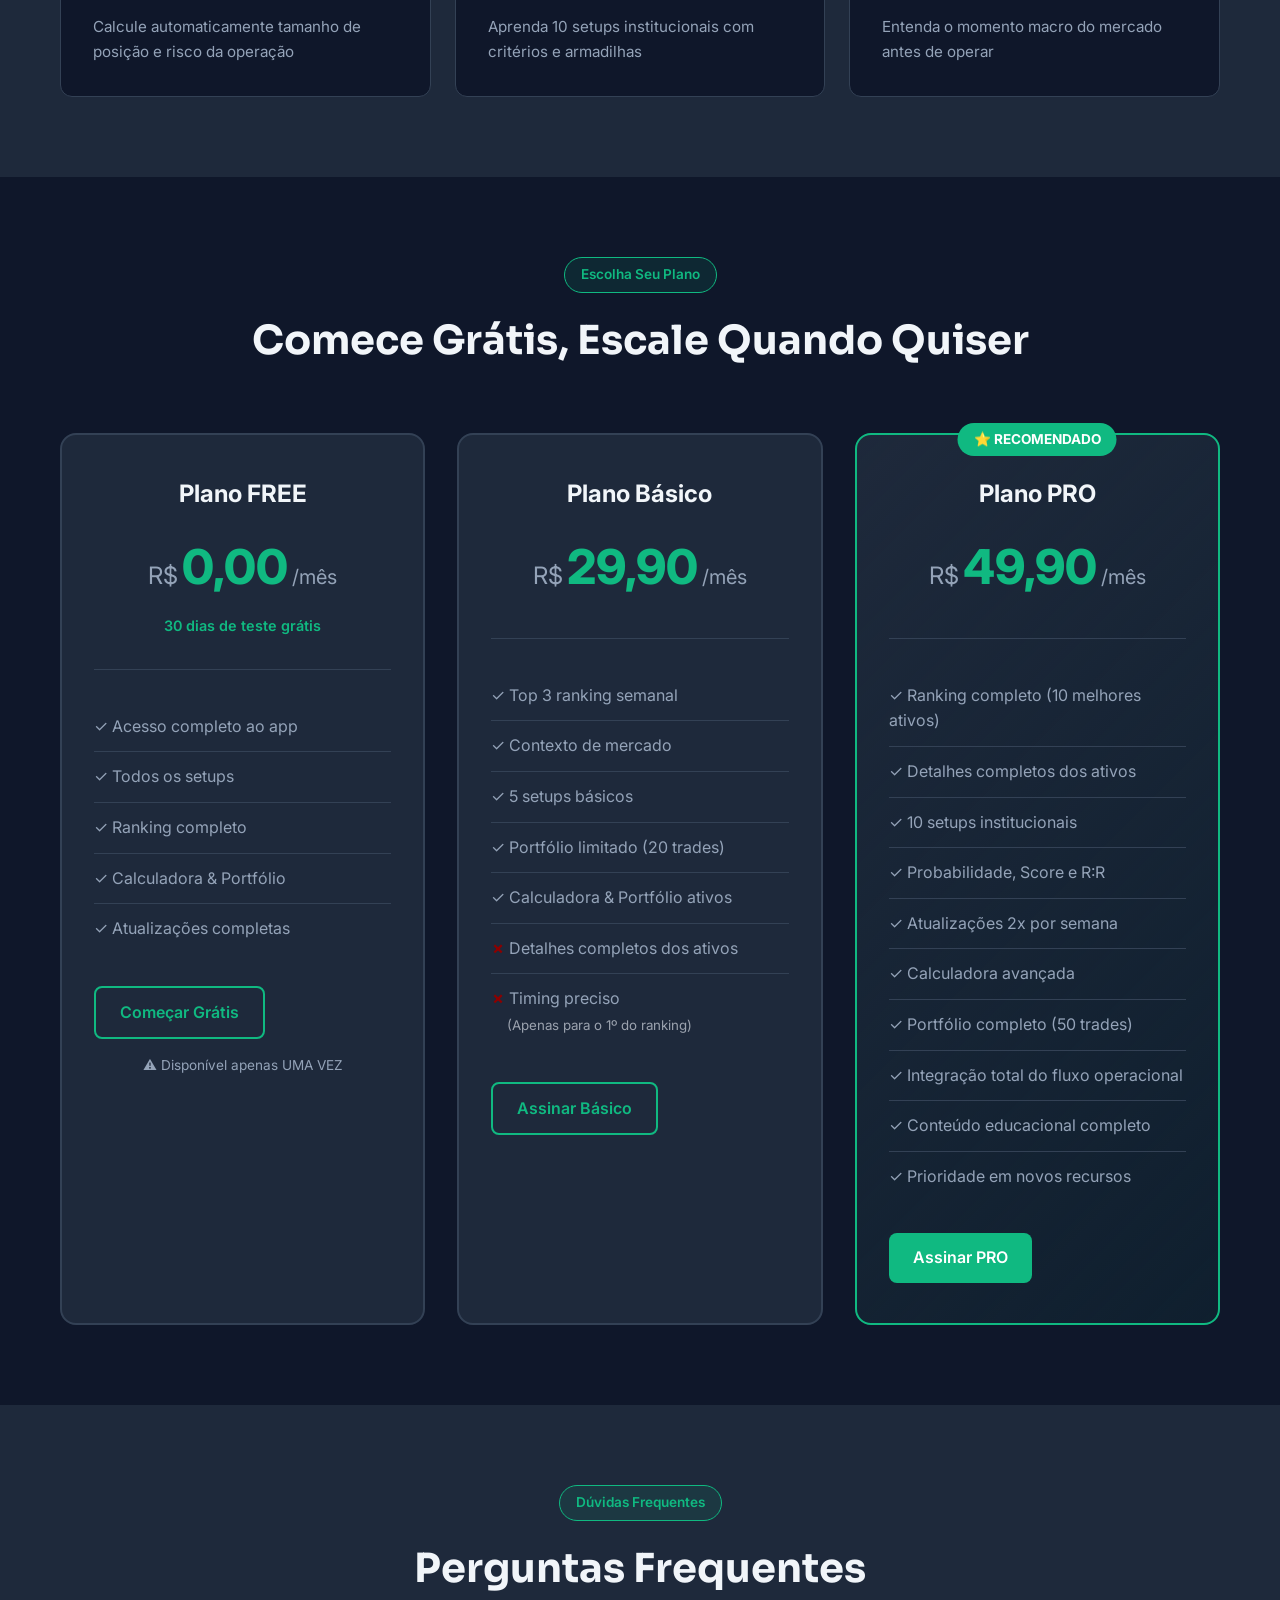
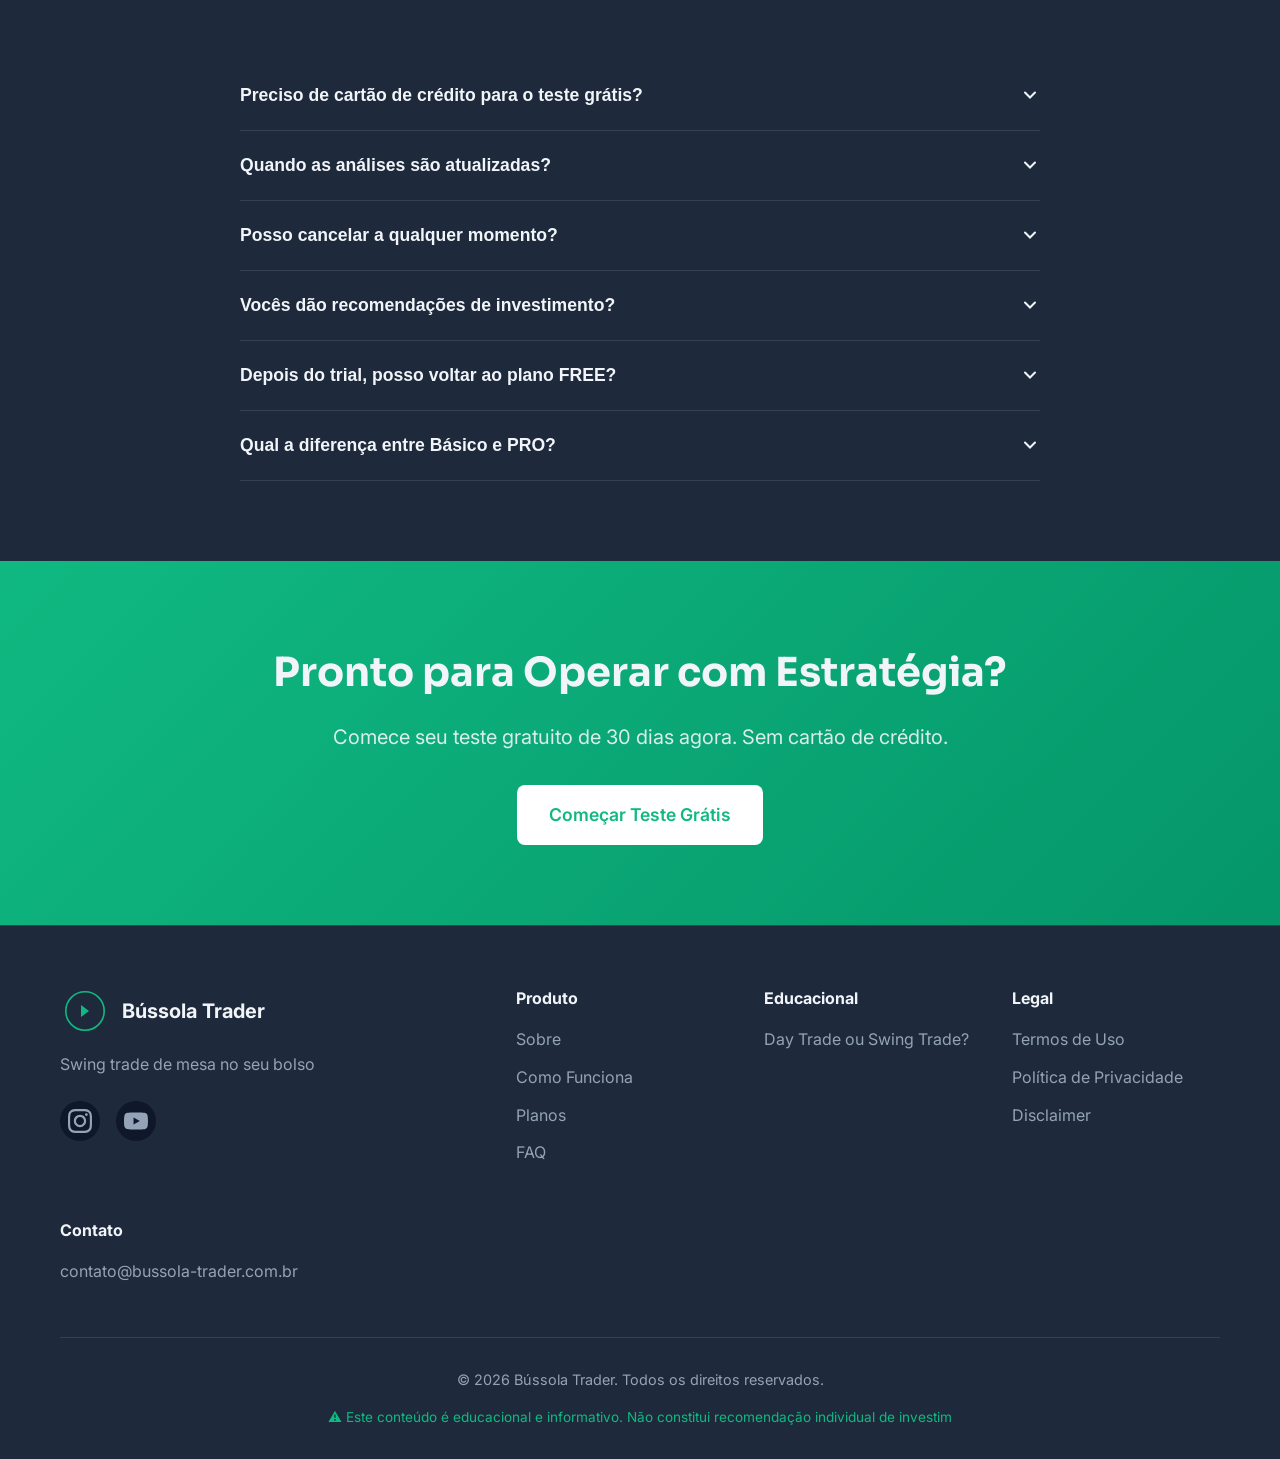
==== commit 0be752d3: "Update index.html" ====
--- a/index.html
+++ b/index.html
@@ -444,7 +444,7 @@
                 <div class="footer-column">
                     <h4>Contato</h4>
                     <ul>
-                        <li><a href="/cdn-cgi/l/email-protection#97f4f8f9e3f6e3f8d7f5e2e4e4f8fbf6bae3e5f6f3f2e5b9f4f8fab9f5e5"><span class="__cf_email__" data-cfemail="02616d6c7663766d42607771716d6e632f7670636667702c616d6f2c6070">[email&#160;protected]</span></a></li>
+                    <li><a href="mailto:contato&#64;bussola-trader&#46;com&#46;br">contato&#64;bussola-trader&#46;com&#46;br</a></li>    
                     </ul>
                 </div>
             </div>
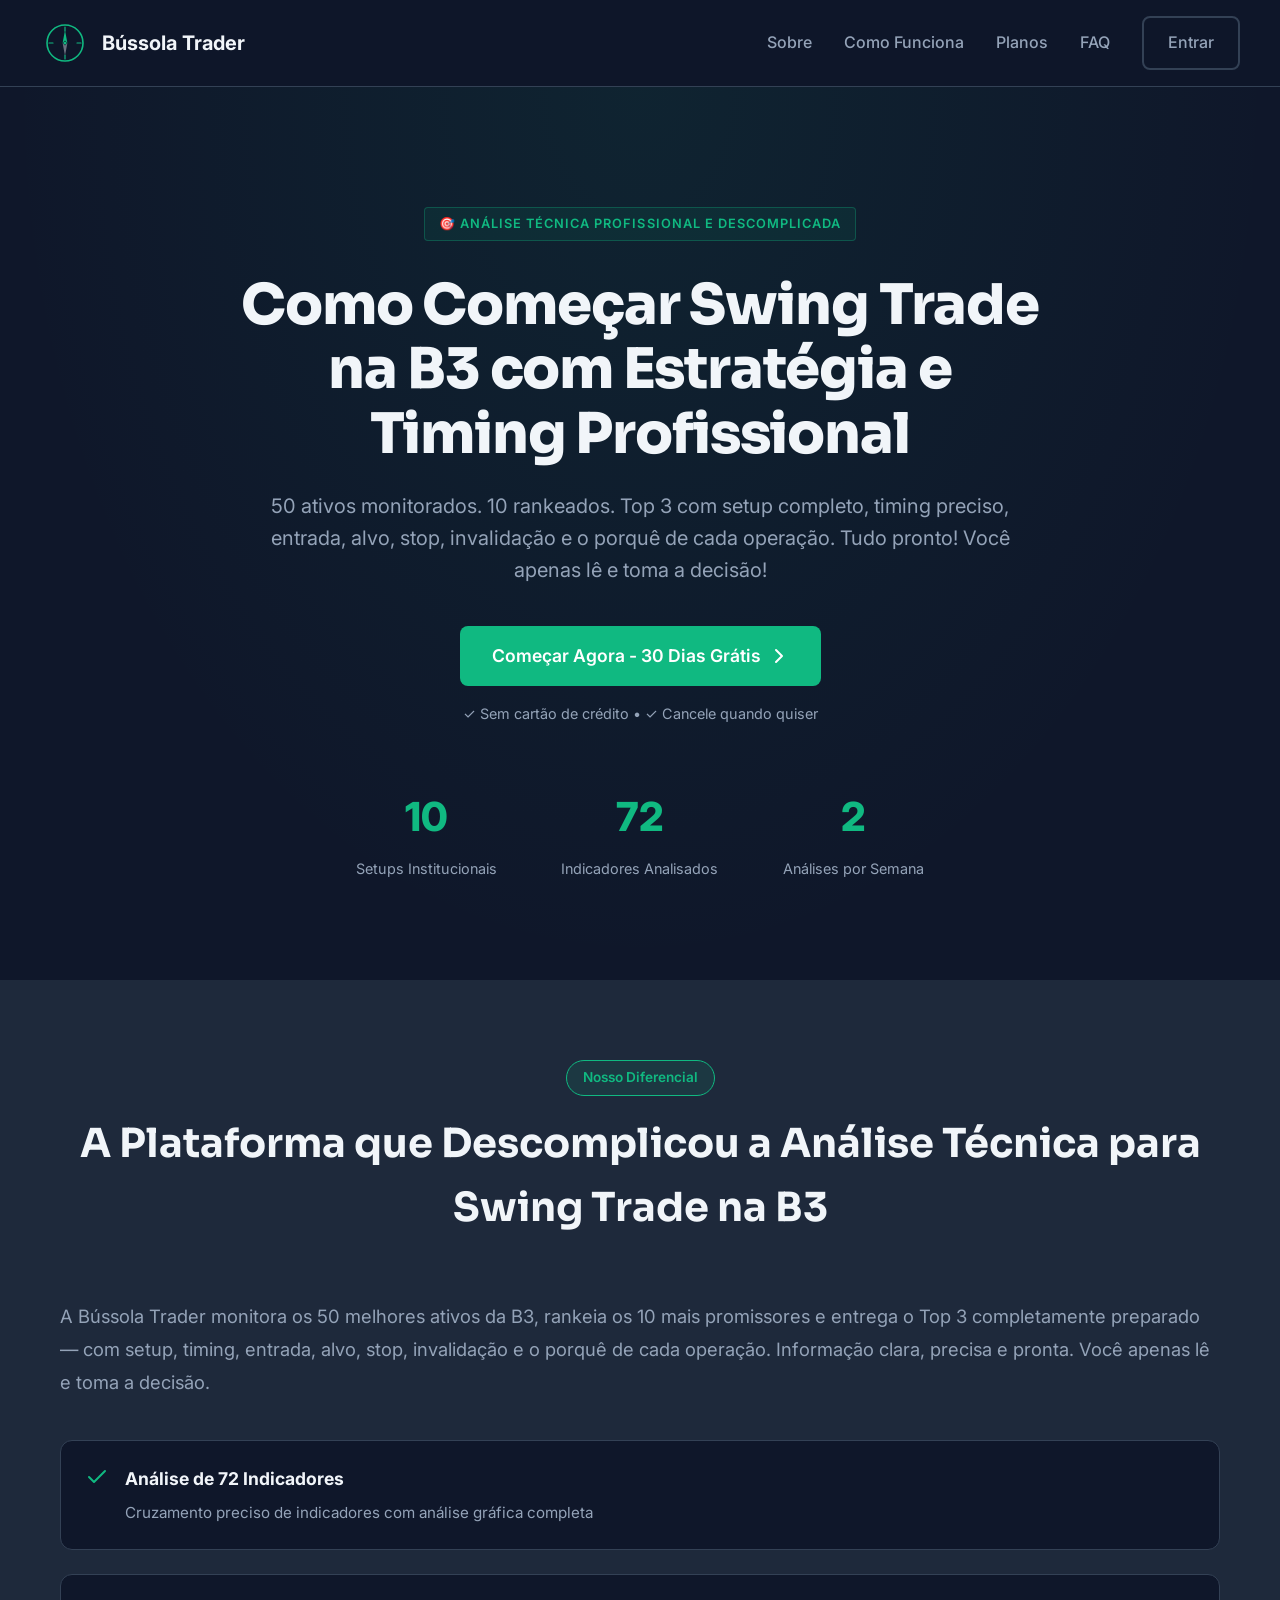
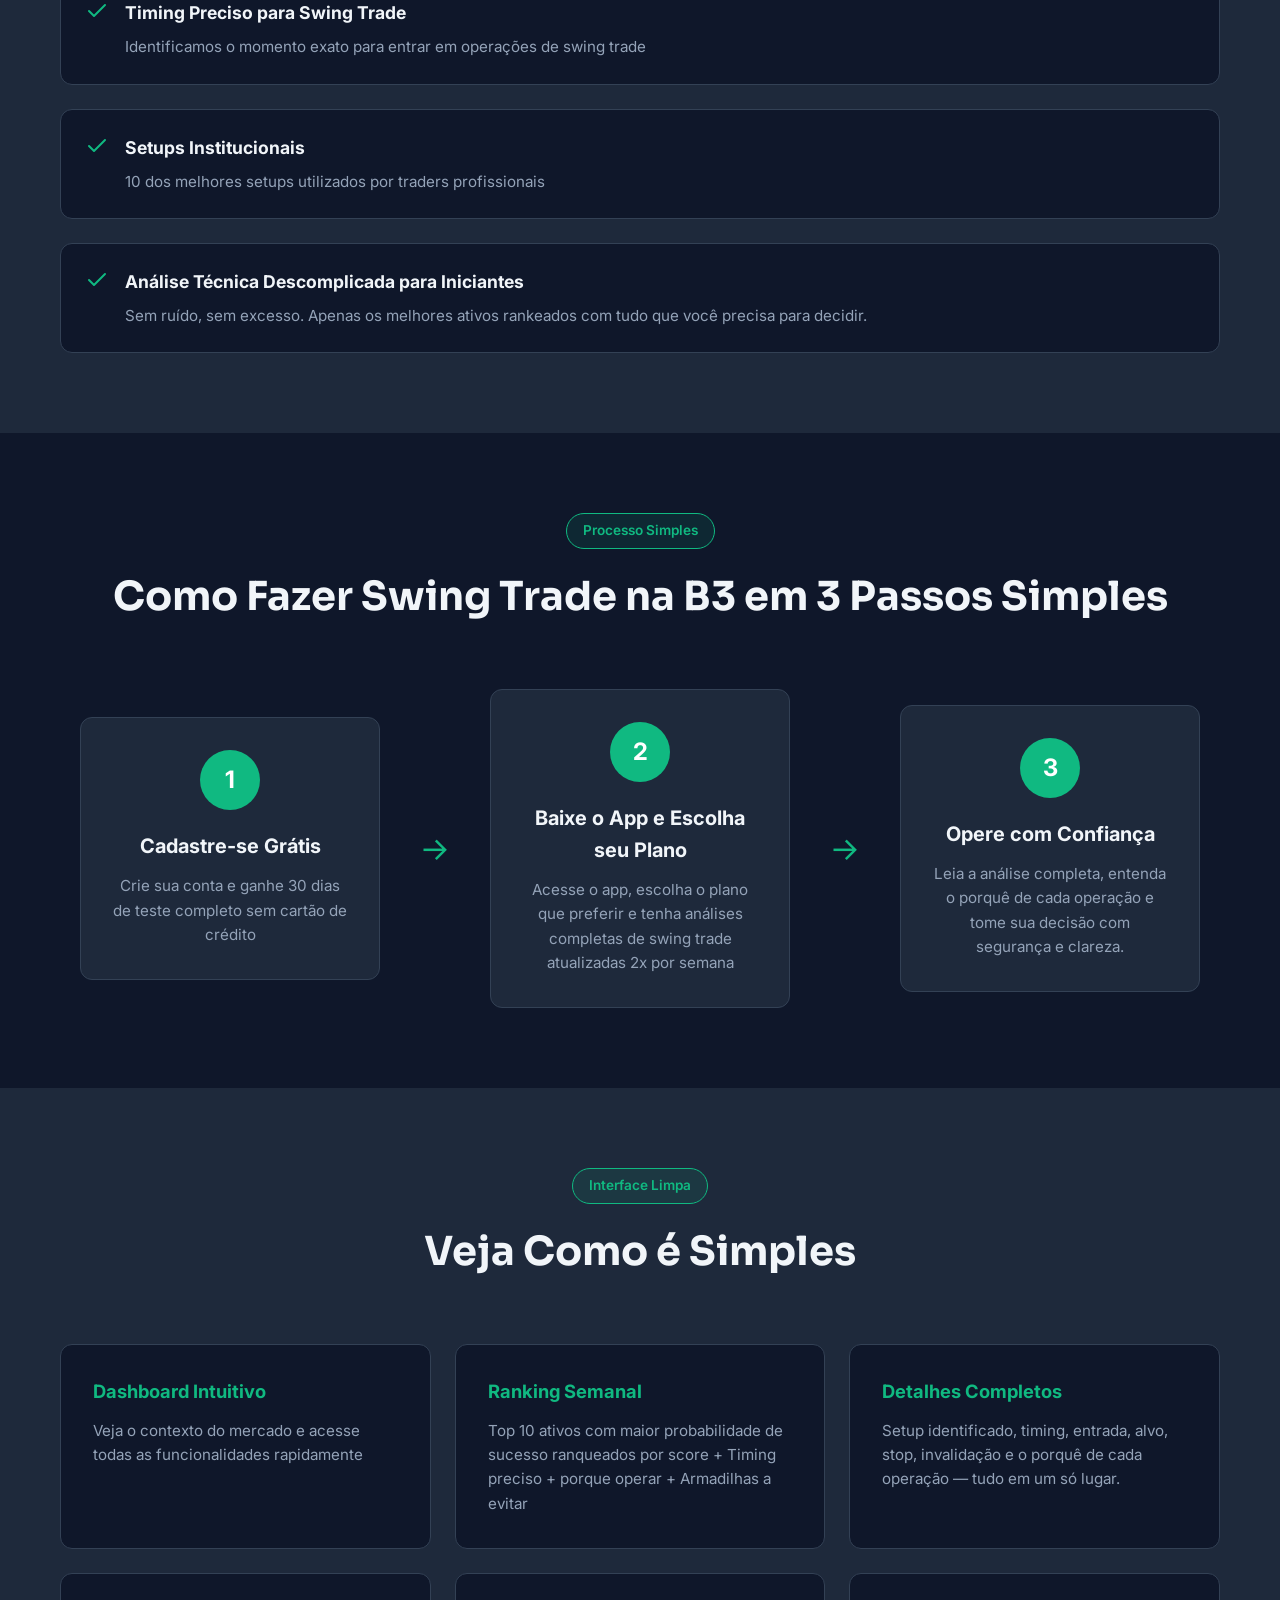
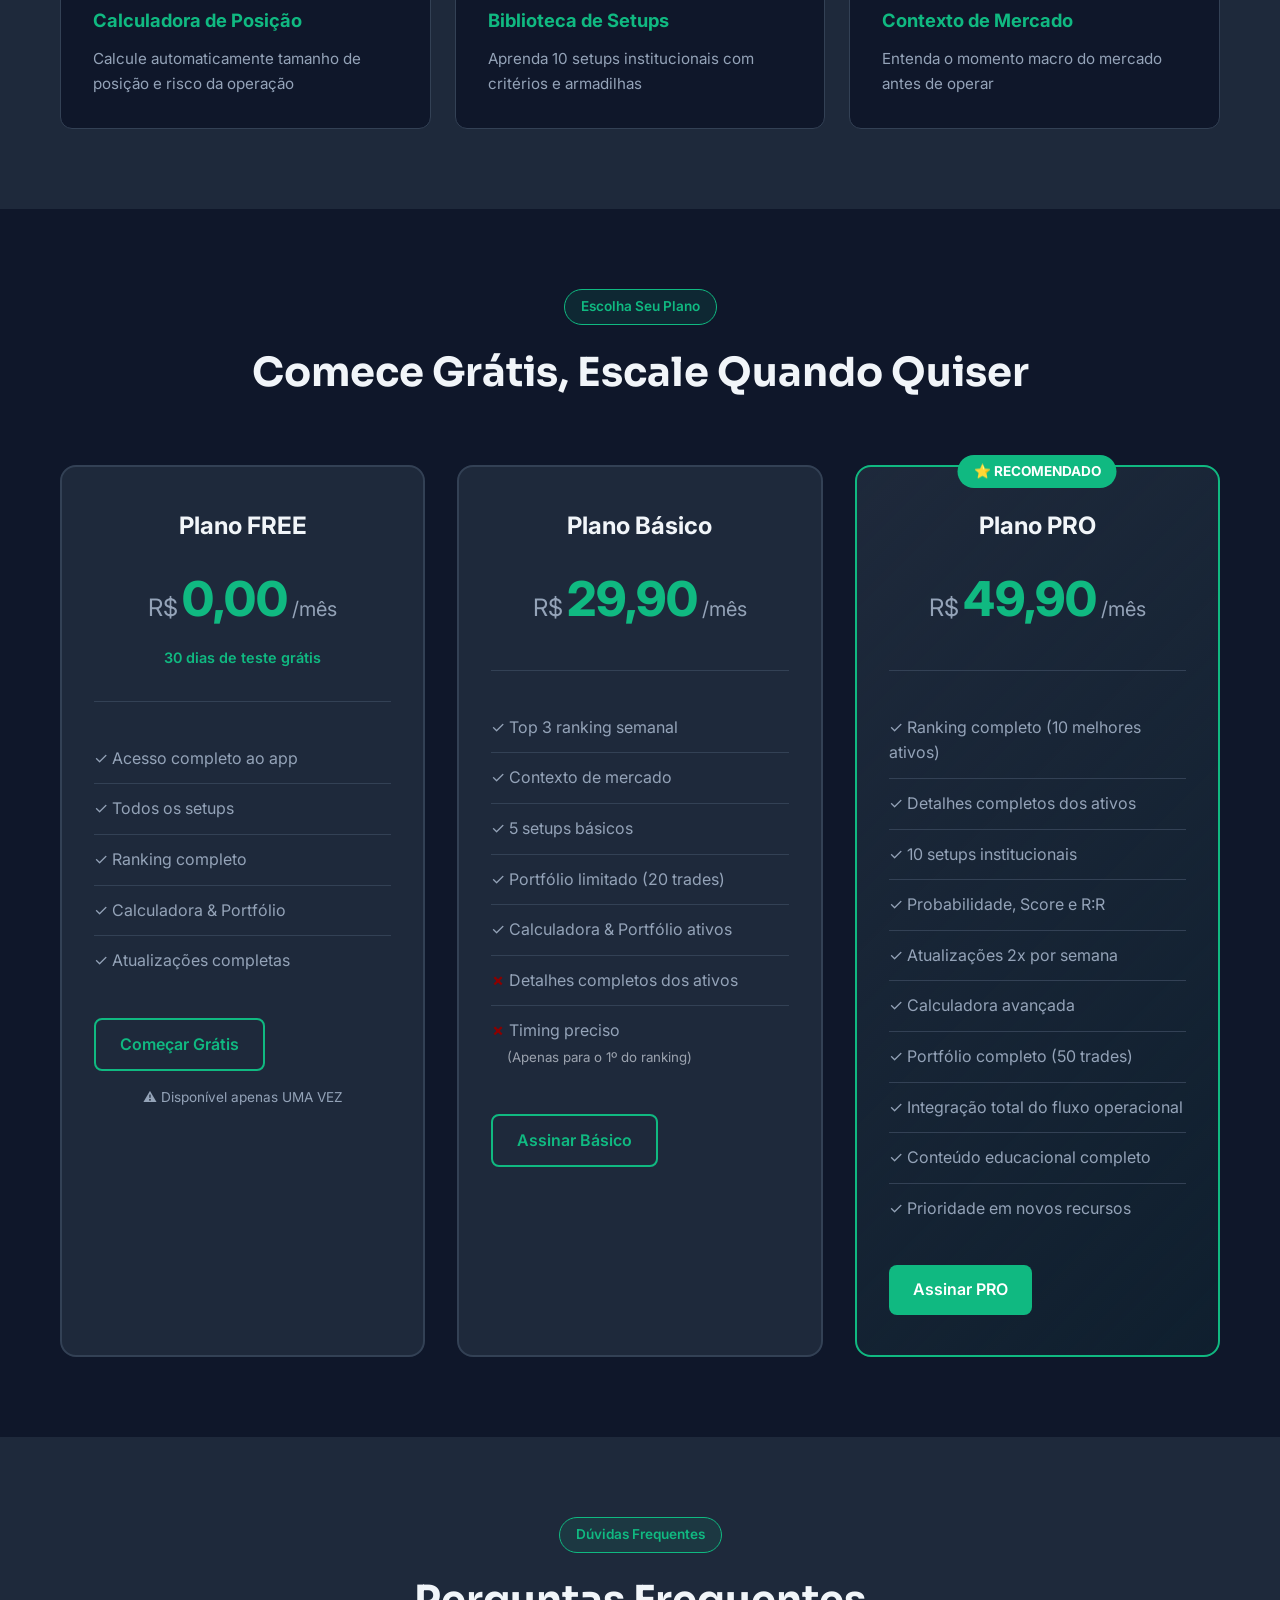
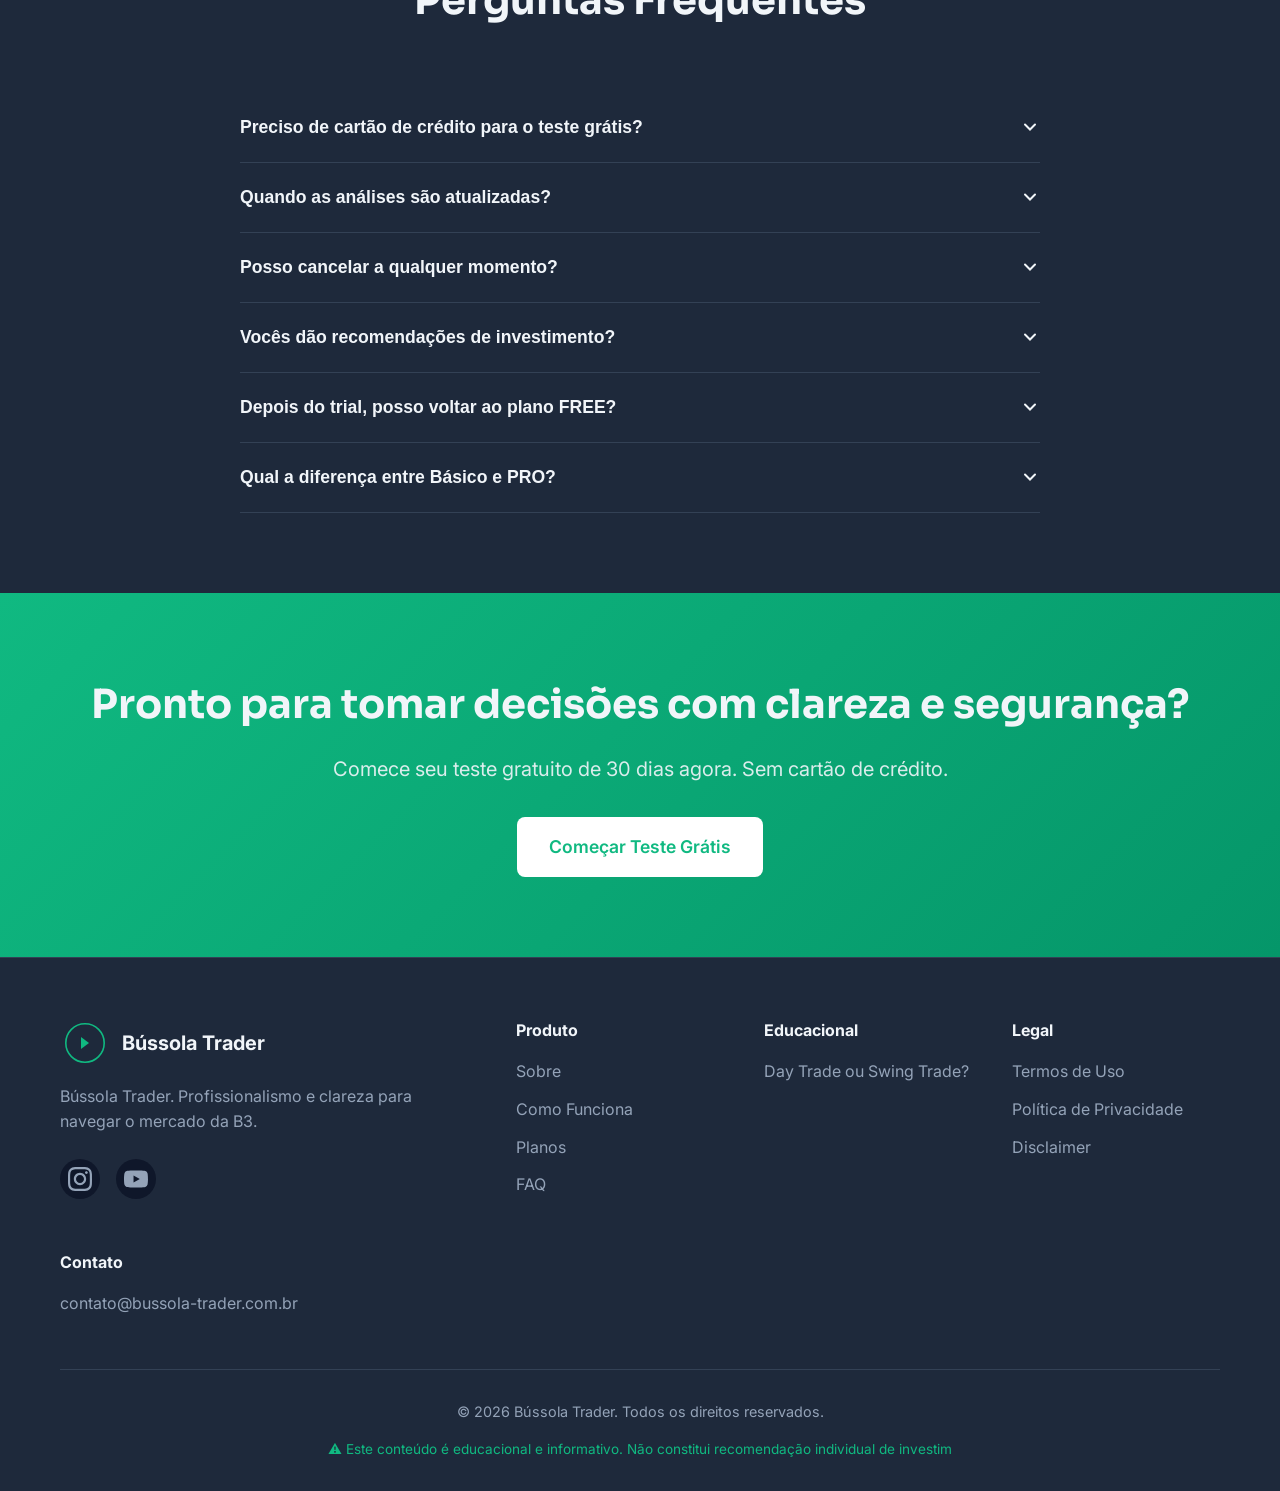
==== commit d4cc995f: "Update index.html" ====
--- a/index.html
+++ b/index.html
@@ -54,7 +54,7 @@
                 <a href="#como-funciona">Como Funciona</a>
                 <a href="#planos">Planos</a>
                 <a href="#faq">FAQ</a>
-                <a href="https://chk63wvuywfs4.mocha.app/login" class="btn-secondary">Entrar</a>
+                <a href="https://app.bussola-trader.com.br/login" class="btn-secondary">Entrar</a>
             </div>
             <button class="mobile-menu-btn" id="mobileMenuBtn">
                 <span></span>
@@ -68,9 +68,9 @@
     <section class="hero">
         <div class="container">
             <div class="hero-content">
-                <div class="hero-badge">🎯 Análises 2x por semana</div>
+                <div class="hero-badge">🎯 Análise Técnica Profissional e Descomplicada</div>
                 <h1 class="hero-title">Como Começar Swing Trade na B3 com Estratégia e Timing Profissional</h1>
-                <p class="hero-subtitle">Análises técnicas completas e com Timing preciso 2x por semana + Setups educacionais para você operar com confiança</p>
+                <p class="hero-subtitle">50 ativos monitorados. 10 rankeados. Top 3 com setup completo, timing preciso, entrada, alvo, stop, invalidação e o porquê de cada operação. Tudo pronto! Você apenas lê e toma a decisão!</p>
                 <div class="hero-cta">
                     <a href="#planos" class="btn-primary btn-large">
                         Começar Agora - 30 Dias Grátis
@@ -103,14 +103,12 @@
         <div class="container">
             <div class="section-header">
                 <span class="section-badge">Nosso Diferencial</span>
-                <h2 class="section-title">A Plataforma Ideal para Quem Quer Começar Swing Trade na B3</h2>
+                <h2 class="section-title">A Plataforma que Descomplicou a Análise Técnica para Swing Trade na B3</h2>
             </div>
             <div class="about-content">
                 <div class="about-text">
                     <p class="about-description">
-                        A Bússola Trader entrega análises técnicas completas de ações da B3, para auxiliar em operações de Swing Trade, duas vezes por semana. 
-                        Identifique as melhores oportunidades com score proprietário, probabilidades calculadas, 
-                        Timing preciso, setups profissionais prontos para executar, explicações de porque operar e as armadilhas do mercado.
+                        A Bússola Trader monitora os 50 melhores ativos da B3, rankeia os 10 mais promissores e entrega o Top 3 completamente preparado — com setup, timing, entrada, alvo, stop, invalidação e o porquê de cada operação. Informação clara, precisa e pronta. Você apenas lê e toma a decisão.
                     </p>
                     <div class="features-list">
                         <div class="feature-item">
@@ -145,8 +143,8 @@
                                 <path d="M20 6L9 17L4 12" stroke="#10B981" stroke-width="2" stroke-linecap="round" stroke-linejoin="round"/>
                             </svg>
                             <div>
-                                <h3>Análise Técnica Simplificada para Iniciantes</h3>
-                                <p>Sem enrolação. Apenas o suprassumo das melhores oportunidades ranqueadas</p>
+                                <h3>Análise Técnica Descomplicada para Iniciantes</h3>
+                                <p>Sem ruído, sem excesso. Apenas os melhores ativos rankeados com tudo que você precisa para decidir.</p>
                             </div>
                         </div>
                     </div>
@@ -178,7 +176,7 @@
                 <div class="step">
                     <div class="step-number">3</div>
                     <h3>Opere com Confiança</h3>
-                    <p>Execute os setups com score, probabilidade, entrada, stop e alvo definidos</p>
+                    <p>Leia a análise completa, entenda o porquê de cada operação e tome sua decisão com segurança e clareza.</p>
                 </div>
             </div>
         </div>
@@ -202,7 +200,7 @@
                 </div>
                 <div class="screenshot-card">
                     <h3>Detalhes Completos</h3>
-                    <p>Score, probabilidade, R:R, setup identificado, timing e operação completa</p>
+                    <p>Setup identificado, timing, entrada, alvo, stop, invalidação e o porquê de cada operação — tudo em um só lugar.</p>
                 </div>
                 <div class="screenshot-card">
                     <h3>Calculadora de Posição</h3>
@@ -246,7 +244,7 @@
                         <li>✓ Calculadora & Portfólio</li>
                         <li>✓ Atualizações completas</li>
                     </ul>
-                    <a href="https://chk63wvuywfs4.mocha.app/cadastro" class="btn-outline">Começar Grátis</a>
+                    <a href="https://app.bussola-trader.com.br/cadastro" class="btn-outline">Começar Grátis</a>
                     <p class="note">⚠️ Disponível apenas UMA VEZ</p>
                 </div>
 
@@ -269,7 +267,7 @@
                         <li><strong style="color:#8B0000;">✗</strong> Detalhes completos dos ativos</li>
                         <li><strong style="color:#8B0000;">✗</strong> Timing preciso<br><small style="color:#9CA3AF; margin-left: 16px;">(Apenas para o 1º do ranking)</small></li>
                     </ul>
-                    <a href="https://chk63wvuywfs4.mocha.app/cadastro" class="btn-outline">Assinar Básico</a>
+                    <a href="https://app.bussola-trader.com.br/cadastro" class="btn-outline">Assinar Básico</a>
                 </div>
 
                 <!-- PRO -->
@@ -295,7 +293,7 @@
                         <li>✓ Conteúdo educacional completo</li>
                         <li>✓ Prioridade em novos recursos</li>
                     </ul>
-                    <a href="https://chk63wvuywfs4.mocha.app/cadastro" class="btn-primary">Assinar PRO</a>
+                    <a href="https://app.bussola-trader.com.br/cadastro" class="btn-primary">Assinar PRO</a>
                 </div>
             </div>
         </div>
@@ -383,7 +381,7 @@
     <section class="cta-final">
         <div class="container">
             <div class="cta-content">
-                <h2>Pronto para Operar com Estratégia?</h2>
+                <h2>Pronto para tomar decisões com clareza e segurança?</h2>
                 <p>Comece seu teste gratuito de 30 dias agora. Sem cartão de crédito.</p>
                 <a href="#planos" class="btn-primary btn-large">Começar Teste Grátis</a>
             </div>
@@ -404,7 +402,7 @@
                         </div>
                         <span>Bússola Trader</span>
                     </div>
-                    <p class="footer-description">Swing trade de mesa no seu bolso</p>
+                    <p class="footer-description">Bússola Trader. Profissionalismo e clareza para navegar o mercado da B3.</p>
                     <div class="social-links">
                         <a href="https://instagram.com/bussolatrader" target="_blank" aria-label="Instagram">
                             <svg width="24" height="24" fill="currentColor" viewBox="0 0 24 24">
